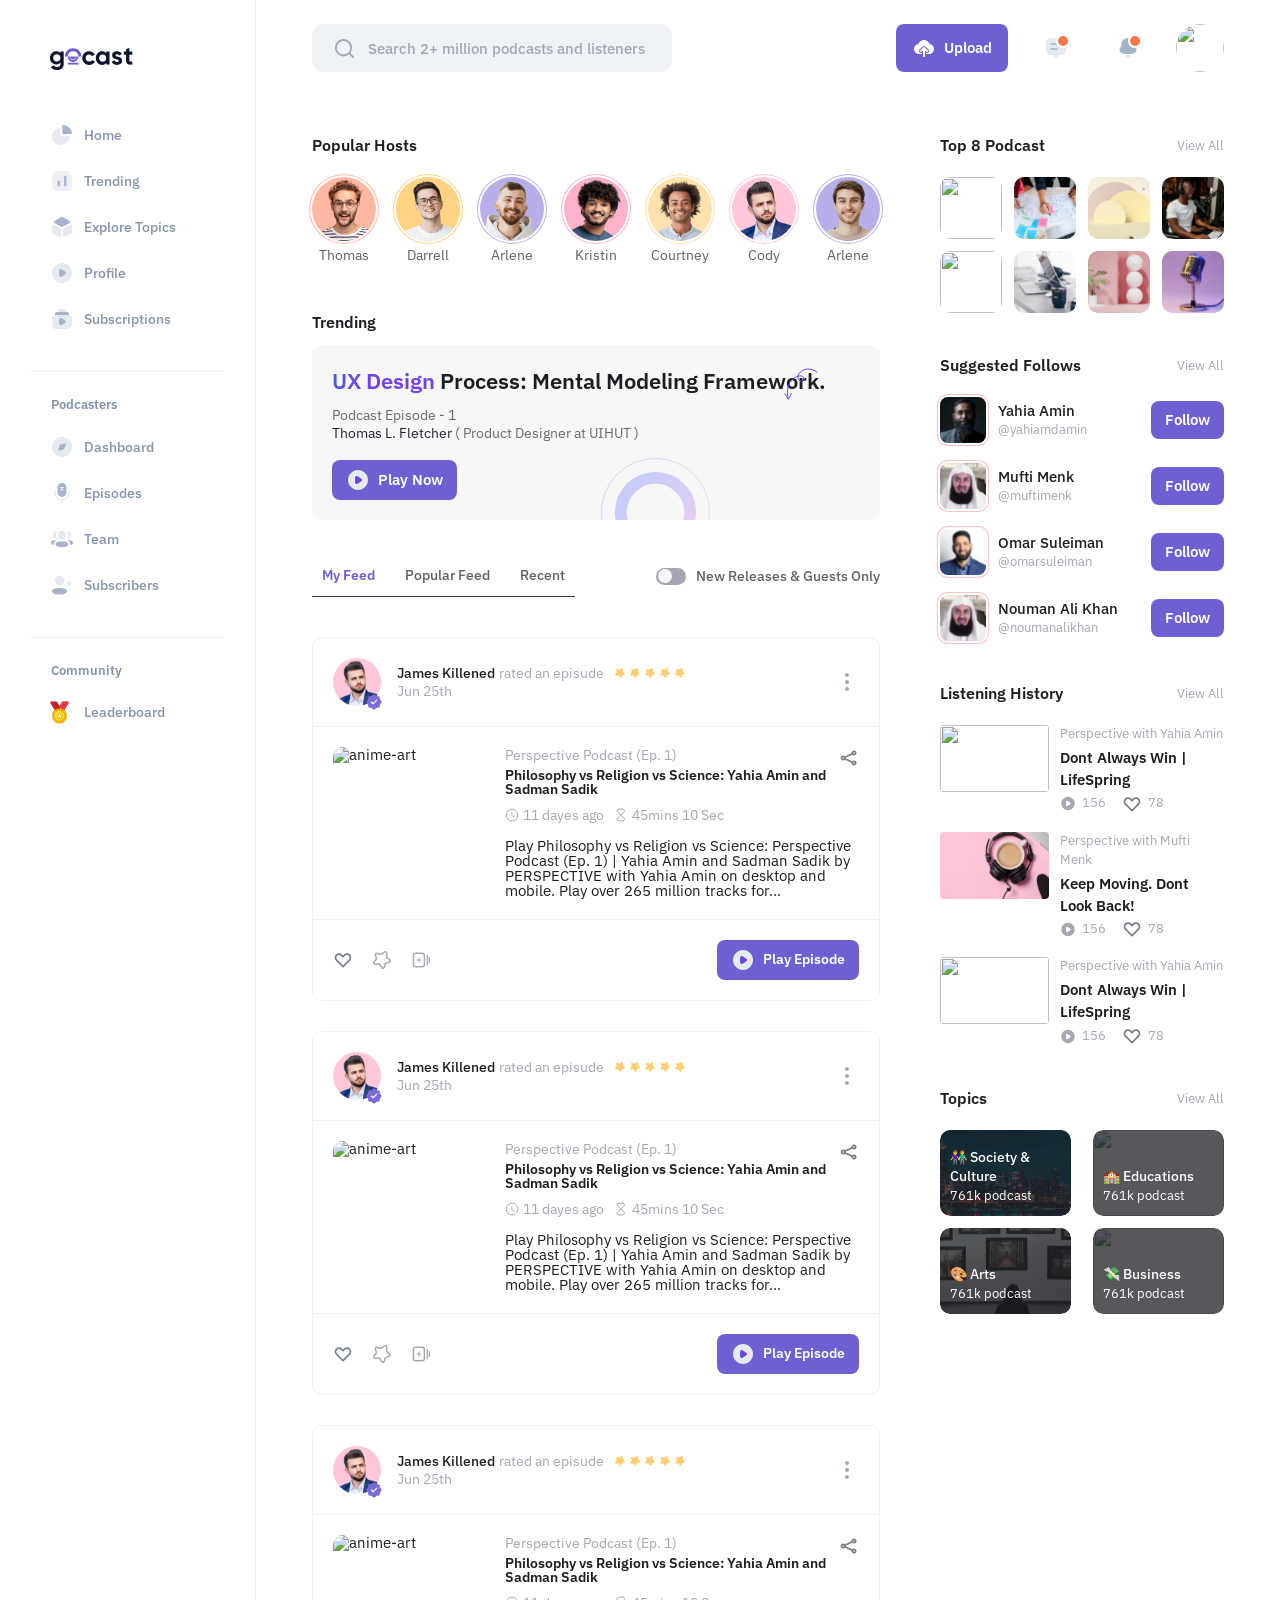
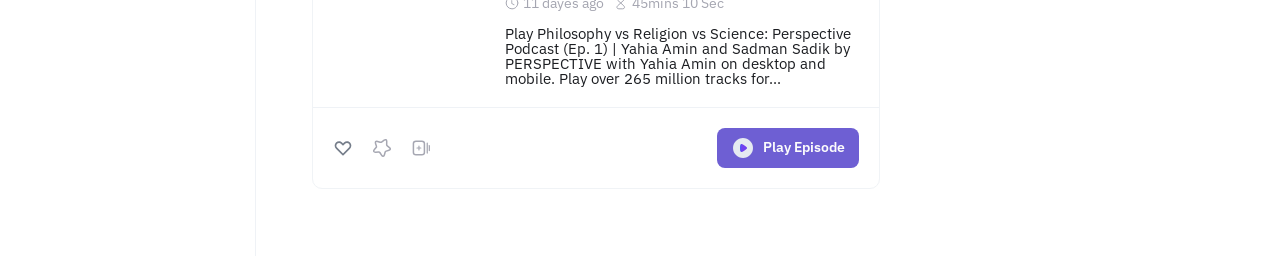
==== index.html @ 566127c4 "first commit" ====
<!DOCTYPE html>
<html lang="en">
  <head>
    <meta charset="UTF-8">
    <meta name="viewport" content="width=device-width, initial-scale=1.0">
    <link rel="preconnect" href="https://fonts.googleapis.com">
    <link rel="preconnect" href="https://fonts.gstatic.com" crossorigin>
    <link href="https://fonts.googleapis.com/css2?family=IBM+Plex+Sans:wght@400;500;600;700&amp;display=swap" rel="stylesheet">
    <link rel="stylesheet" href="./styles/app.css">
    <link rel="stylesheet" href="./styles/home.css">
    <title>GoCastUI - HomePage</title>
  </head>
  <body> 
    <div class="wrapper">
      <aside class="sidebar"><a class="logo" href="/"><img srcSet="./images/logo.svg" alt="gocastUI"></a>
        <ul class="menu"> 
          <li class="menu-item"><a class="menu-link" href="/"> <span class="menu-icon"> 
                <svg xmlns="http://www.w3.org/2000/svg" width="24" height="24" viewBox="0 0 24 24" fill="none">
                  <path d="M10.1528 5.55559C10.2037 5.65925 10.2373 5.77027 10.2524 5.8844L10.5308 10.0243L10.669 12.1051C10.6705 12.3191 10.704 12.5317 10.7687 12.7361C10.9356 13.1326 11.3372 13.3846 11.7741 13.3671L18.4313 12.9316C18.7196 12.9269 18.998 13.0347 19.2052 13.2313C19.3779 13.3952 19.4894 13.6096 19.5246 13.8402L19.5364 13.9802C19.2609 17.795 16.4592 20.9767 12.6524 21.7981C8.84555 22.6194 4.94186 20.8844 3.06071 17.535C2.51839 16.5619 2.17965 15.4923 2.06438 14.389C2.01623 14.0624 1.99503 13.7326 2.00098 13.4026C1.99503 9.31279 4.90747 5.77702 8.98433 4.92463C9.47501 4.84822 9.95603 5.10798 10.1528 5.55559Z" fill="#E5EAF1"></path>
                  <path d="M12.87 2.00082C17.4298 2.11683 21.2623 5.39579 21.9999 9.81229L21.9929 9.84488L21.9728 9.89227L21.9756 10.0224C21.9651 10.1947 21.8986 10.3605 21.7839 10.4945C21.6645 10.634 21.5013 10.729 21.3215 10.7659L21.2119 10.7809L13.5312 11.2786C13.2757 11.3038 13.0213 11.2214 12.8313 11.052C12.673 10.9107 12.5717 10.7201 12.5431 10.5147L12.0276 2.84506C12.0186 2.81913 12.0186 2.79102 12.0276 2.76508C12.0346 2.55367 12.1277 2.35384 12.286 2.21023C12.4443 2.06662 12.6546 1.9912 12.87 2.00082Z" fill="#A5B4CB"></path>
                </svg></span><span class="menu-text">Home</span></a></li>
          <li class="menu-item"><a class="menu-link" href="/trending.html"> <span class="menu-icon"> 
                <svg width="24" height="24" viewBox="0 0 24 24" fill="none" xmlns="http://www.w3.org/2000/svg">
                  <path opacity="0.7" d="M16.19 2H7.81C4.17 2 2 4.17 2 7.81V16.18C2 19.83 4.17 22 7.81 22H16.18C19.82 22 21.99 19.83 21.99 16.19V7.81C22 4.17 19.83 2 16.19 2Z" fill="#E5EAF1"></path>
                  <path d="M16.42 7.8099V16.1899C16.42 16.8299 15.9 17.3499 15.26 17.3499C14.61 17.3499 14.09 16.8299 14.09 16.1899V7.8099C14.09 7.1699 14.61 6.6499 15.26 6.6499C15.9 6.6499 16.42 7.1699 16.42 7.8099Z" fill="#A5B4CB"></path>
                  <path d="M9.90996 12.93V16.19C9.90996 16.83 9.38996 17.35 8.73996 17.35C8.09996 17.35 7.57996 16.83 7.57996 16.19V12.93C7.57996 12.29 8.09996 11.77 8.73996 11.77C9.38996 11.77 9.90996 12.29 9.90996 12.93Z" fill="#A5B4CB"></path>
                </svg></span><span class="menu-text">Trending</span></a></li>
          <li class="menu-item"><a class="menu-link" href="#"> <span class="menu-icon"> 
                <svg width="24" height="24" viewBox="0 0 24 24" fill="none" xmlns="http://www.w3.org/2000/svg">
                  <path d="M19.3301 5.68003L13.0601 2.30003C12.4001 1.94003 11.6001 1.94003 10.9401 2.30003L4.67005 5.68003C4.21005 5.93003 3.93005 6.41003 3.93005 6.96003C3.93005 7.50003 4.21005 7.99003 4.67005 8.24003L10.9401 11.62C11.2701 11.8 11.6401 11.89 12.0001 11.89C12.3601 11.89 12.7301 11.8 13.0601 11.62L19.3301 8.24003C19.7901 7.99003 20.0701 7.51003 20.0701 6.96003C20.0701 6.41003 19.7901 5.93003 19.3301 5.68003Z" fill="#A5B4CB"></path>
                  <path d="M9.91 12.79L4.07 9.87C3.62 9.65 3.1 9.67 2.68 9.93C2.25 10.2 2 10.65 2 11.15V16.66C2 17.61 2.53 18.47 3.38 18.9L9.21 21.82C9.41 21.92 9.63 21.97 9.85 21.97C10.11 21.97 10.37 21.9 10.6 21.76C11.03 21.5 11.28 21.04 11.28 20.54V15.03C11.29 14.07 10.76 13.21 9.91 12.79Z" fill="#E5EAF1"></path>
                  <path d="M21.32 9.9299C20.89 9.6699 20.37 9.6399 19.93 9.8699L14.1 12.7899C13.25 13.2199 12.72 14.0699 12.72 15.0299V20.5399C12.72 21.0399 12.97 21.4999 13.4 21.7599C13.63 21.8999 13.89 21.9699 14.15 21.9699C14.37 21.9699 14.59 21.9199 14.79 21.8199L20.62 18.8999C21.47 18.4699 22 17.6199 22 16.6599V11.1499C22 10.6499 21.75 10.1999 21.32 9.9299Z" fill="#E5EAF1"></path>
                </svg></span><span class="menu-text">Explore Topics</span></a></li>
          <li class="menu-item"><a class="menu-link" href="#"> <span class="menu-icon"> 
                <svg width="24" height="24" viewBox="0 0 24 24" fill="none" xmlns="http://www.w3.org/2000/svg">
                  <path d="M22 12.0048C22 17.5137 17.5116 22 12 22C6.48842 22 2 17.5137 2 12.0048C2 6.48625 6.48842 2 12 2C17.5116 2 22 6.48625 22 12.0048Z" fill="#E5EAF1"></path>
                  <path d="M16 12.0049C16 12.2576 15.9205 12.5113 15.7614 12.7145C15.7315 12.7543 15.5923 12.9186 15.483 13.0255L15.4233 13.0838C14.5881 13.9694 12.5099 15.3011 11.456 15.7278C11.456 15.7375 10.8295 15.9913 10.5312 16H10.4915C10.0341 16 9.60653 15.7482 9.38778 15.34C9.26847 15.1154 9.15909 14.4642 9.14915 14.4554C9.05966 13.8712 9 12.9769 9 11.9951C9 10.9657 9.05966 10.0316 9.16903 9.45808C9.16903 9.44836 9.27841 8.92345 9.34801 8.74848C9.45739 8.49672 9.65625 8.2819 9.90483 8.14581C10.1037 8.04957 10.3125 8 10.5312 8C10.7599 8.01069 11.1875 8.15553 11.3565 8.22357C12.4702 8.65128 14.598 10.051 15.4134 10.9064C15.5526 11.0425 15.7017 11.2087 15.7415 11.2467C15.9105 11.4605 16 11.723 16 12.0049Z" fill="#A5B4CB"></path>
                </svg></span><span class="menu-text">Profile</span></a></li>
          <li class="menu-item"><a class="menu-link" href="#"> <span class="menu-icon"> 
                <svg width="24" height="24" viewBox="0 0 24 24" fill="none" xmlns="http://www.w3.org/2000/svg">
                  <path d="M19 7V8.13C18.68 8.04 18.35 8 18 8H6C5.65 8 5.32 8.04 5 8.13V7C5 5.9 5.9 5 7 5H17C18.1 5 19 5.9 19 7Z" fill="#A5B4CB"></path>
                  <path d="M16 3.51001V5H8V3.51001C8 2.68001 8.68001 2 9.51001 2H14.49C15.32 2 16 2.68001 16 3.51001Z" fill="#E5EAF1"></path>
                  <path d="M22 12V18C22 20.2 20.2 22 18 22H6C3.8 22 2 20.2 2 18V12C2 10.15 3.28 8.58 5 8.13C5.32 8.04 5.65 8 6 8H18C18.35 8 18.68 8.04 19 8.13C20.72 8.58 22 10.15 22 12Z" fill="#E5EAF1"></path>
                  <path d="M9 14.6167V13.1367C9 11.2267 10.35 10.4567 12 11.4067L13.28 12.1467L14.56 12.8867C16.21 13.8367 16.21 15.3967 14.56 16.3467L13.28 17.0867L12 17.8267C10.35 18.7767 9 17.9967 9 16.0967V14.6167Z" fill="#A5B4CB"></path>
                </svg></span><span class="menu-text">Subscriptions</span></a></li>
        </ul>
        <ul class="menu"> 
          <h3 class="menu-heading">Podcasters</h3>
          <li class="menu-item"><a class="menu-link" href="#"> <span class="menu-icon"> 
                <svg width="24" height="24" viewBox="0 0 24 24" fill="none" xmlns="http://www.w3.org/2000/svg">
                  <path d="M21.9999 12C21.9999 17.523 17.5229 22 11.9999 22C6.47688 22 1.99988 17.523 1.99988 12C1.99988 6.478 6.47688 2 11.9999 2C17.5229 2 21.9999 6.478 21.9999 12Z" fill="#E5EAF1"></path>
                  <path d="M15.8598 8.70481L14.2398 13.8248C14.1798 14.0348 14.0098 14.2048 13.7998 14.2658L8.69984 15.8648C8.35984 15.9758 8.02984 15.6448 8.13984 15.3048L9.73984 10.1748C9.79984 9.96481 9.96984 9.80481 10.1798 9.73481L15.2998 8.13481C15.6498 8.02481 15.9698 8.35481 15.8598 8.70481Z" fill="#A5B4CB"></path>
                </svg></span><span class="menu-text">Dashboard</span></a></li>
          <li class="menu-item"><a class="menu-link" href="#"> <span class="menu-icon"> 
                <svg width="24" height="24" viewBox="0 0 24 24" fill="none" xmlns="http://www.w3.org/2000/svg">
                  <path d="M19.1201 9.12011C18.7301 9.12011 18.4201 9.43011 18.4201 9.82011V11.4001C18.4201 14.9401 15.5401 17.8201 12.0001 17.8201C8.46005 17.8201 5.58005 14.9401 5.58005 11.4001V9.81011C5.58005 9.42011 5.27005 9.11011 4.88005 9.11011C4.49005 9.11011 4.18005 9.42011 4.18005 9.81011V11.3901C4.18005 15.4601 7.31005 18.8101 11.3001 19.1701V21.3001C11.3001 21.6901 11.6101 22.0001 12.0001 22.0001C12.3901 22.0001 12.7001 21.6901 12.7001 21.3001V19.1701C16.6801 18.8201 19.8201 15.4601 19.8201 11.3901V9.81011C19.8101 9.43011 19.5001 9.12011 19.1201 9.12011Z" fill="#E5EAF1"></path>
                  <path d="M12 2C9.55996 2 7.57996 3.98 7.57996 6.42V11.54C7.57996 13.98 9.55996 15.96 12 15.96C14.44 15.96 16.42 13.98 16.42 11.54V6.42C16.42 3.98 14.44 2 12 2ZM13.31 8.95C13.24 9.21 13.01 9.38 12.75 9.38C12.7 9.38 12.65 9.37 12.6 9.36C12.21 9.25 11.8 9.25 11.41 9.36C11.09 9.45 10.78 9.26 10.7 8.95C10.61 8.64 10.8 8.32 11.11 8.24C11.7 8.08 12.32 8.08 12.91 8.24C13.21 8.32 13.39 8.64 13.31 8.95ZM13.84 7.01C13.75 7.25 13.53 7.39 13.29 7.39C13.22 7.39 13.16 7.38 13.09 7.36C12.39 7.1 11.61 7.1 10.91 7.36C10.61 7.47 10.27 7.31 10.16 7.01C10.05 6.71 10.21 6.37 10.51 6.27C11.47 5.92 12.53 5.92 13.49 6.27C13.79 6.38 13.95 6.71 13.84 7.01Z" fill="#A5B4CB"></path>
                </svg></span><span class="menu-text">Episodes</span></a></li>
          <li class="menu-item"><a class="menu-link" href="#"> <span class="menu-icon"> 
                <svg width="24" height="24" viewBox="0 0 24 24" fill="none" xmlns="http://www.w3.org/2000/svg">
                  <path d="M11.9491 14.5399C8.49909 14.5399 5.58813 15.1037 5.58813 17.2794C5.58813 19.4561 8.51789 20 11.9491 20C15.3991 20 18.31 19.4362 18.31 17.2605C18.31 15.0839 15.3803 14.5399 11.9491 14.5399Z" fill="#A5B4CB"></path>
                  <path d="M11.949 12.467C14.2851 12.467 16.1583 10.5831 16.1583 8.23351C16.1583 5.88306 14.2851 4 11.949 4C9.61293 4 7.73975 5.88306 7.73975 8.23351C7.73975 10.5831 9.61293 12.467 11.949 12.467Z" fill="#E5EAF1"></path>
                  <path d="M21.0879 9.21923C21.6923 6.84176 19.9203 4.70654 17.6639 4.70654C17.4186 4.70654 17.184 4.73356 16.9548 4.77949C16.9243 4.78669 16.8903 4.802 16.8724 4.82902C16.8518 4.86324 16.867 4.90917 16.8894 4.93889C17.5672 5.89528 17.9567 7.0597 17.9567 8.30967C17.9567 9.50741 17.5995 10.6241 16.9727 11.5508C16.9082 11.6462 16.9655 11.775 17.0792 11.7948C17.2368 11.8227 17.398 11.8371 17.5627 11.8416C19.2058 11.8849 20.6805 10.8213 21.0879 9.21923Z" fill="#E5EAF1"></path>
                  <path d="M22.8093 14.817C22.5084 14.1722 21.7823 13.73 20.6782 13.513C20.1571 13.3851 18.7468 13.205 17.4351 13.2293C17.4154 13.232 17.4046 13.2455 17.4028 13.2545C17.4002 13.2671 17.4055 13.2887 17.4315 13.3022C18.0377 13.6039 20.381 14.916 20.0864 17.6834C20.0738 17.8032 20.1696 17.9068 20.2887 17.8888C20.8654 17.8059 22.349 17.4853 22.8093 16.4866C23.0636 15.9589 23.0636 15.3456 22.8093 14.817Z" fill="#A5B4CB"></path>
                  <path d="M7.04483 4.77973C6.8165 4.7329 6.58101 4.70679 6.33567 4.70679C4.07926 4.70679 2.30726 6.84201 2.91255 9.21947C3.31906 10.8216 4.79379 11.8851 6.43685 11.8419C6.60161 11.8374 6.76368 11.8221 6.92037 11.7951C7.03409 11.7753 7.09139 11.6465 7.02692 11.551C6.40014 10.6234 6.04288 9.50765 6.04288 8.30991C6.04288 7.05904 6.43327 5.89462 7.11109 4.93913C7.13258 4.90941 7.1487 4.86348 7.12721 4.82926C7.1093 4.80135 7.07617 4.78694 7.04483 4.77973Z" fill="#E5EAF1"></path>
                  <path d="M3.32156 13.5127C2.21752 13.7297 1.49225 14.1719 1.19139 14.8167C0.936203 15.3453 0.936203 15.9586 1.19139 16.4872C1.65163 17.4851 3.13531 17.8066 3.71195 17.8885C3.83104 17.9065 3.92595 17.8038 3.91342 17.6832C3.61883 14.9167 5.9621 13.6046 6.56918 13.3029C6.59425 13.2885 6.59962 13.2677 6.59694 13.2542C6.59515 13.2452 6.5853 13.2317 6.5656 13.2299C5.25294 13.2047 3.84358 13.3848 3.32156 13.5127Z" fill="#A5B4CB"></path>
                </svg></span><span class="menu-text">Team</span></a></li>
          <li class="menu-item"><a class="menu-link" href="#"> <span class="menu-icon"> 
                <svg width="24" height="24" viewBox="0 0 24 24" fill="none" xmlns="http://www.w3.org/2000/svg">
                  <path d="M21.101 9.58786H19.8979V8.41162C19.8979 7.90945 19.4952 7.5 18.999 7.5C18.5038 7.5 18.1 7.90945 18.1 8.41162V9.58786H16.899C16.4027 9.58786 16 9.99731 16 10.4995C16 11.0016 16.4027 11.4111 16.899 11.4111H18.1V12.5884C18.1 13.0906 18.5038 13.5 18.999 13.5C19.4952 13.5 19.8979 13.0906 19.8979 12.5884V11.4111H21.101C21.5962 11.4111 22 11.0016 22 10.4995C22 9.99731 21.5962 9.58786 21.101 9.58786Z" fill="#E5EAF1"></path>
                  <path d="M9.5 15.0155C5.45422 15.0155 2 15.6623 2 18.2466C2 20.8299 5.4332 21.5 9.5 21.5C13.5448 21.5 17 20.8532 17 18.2689C17 15.6846 13.5668 15.0155 9.5 15.0155Z" fill="#A5B4CB"></path>
                  <path d="M9.49999 12.5542C12.2546 12.5542 14.4626 10.3177 14.4626 7.52761C14.4626 4.73754 12.2546 2.5 9.49999 2.5C6.74541 2.5 4.53735 4.73754 4.53735 7.52761C4.53735 10.3177 6.74541 12.5542 9.49999 12.5542Z" fill="#E5EAF1"></path>
                </svg></span><span class="menu-text">Subscribers</span></a></li>
        </ul>
        <ul class="menu"> 
          <h3 class="menu-heading">Community</h3>
          <li class="menu-item"><a class="menu-link" href="#"> <span class="menu-icon"> 
                <svg width="19" height="23" viewBox="0 0 19 23" fill="none" xmlns="http://www.w3.org/2000/svg">
                  <path d="M6.78703 1.33624C6.69291 1.17936 6.52337 1.08337 6.34042 1.08337H1.3052C0.900364 1.08337 0.650306 1.52503 0.858594 1.87217L6.48359 11.2472C6.57772 11.4041 6.74726 11.5 6.9302 11.5H11.9654C12.3703 11.5 12.6203 11.0584 12.412 10.7112L6.78703 1.33624Z" fill="#C52229"></path>
                  <path fill-rule="evenodd" clip-rule="evenodd" d="M6.34051 0.5625H1.30529C0.495614 0.5625 -0.0045042 1.4458 0.412074 2.1401L6.03707 11.5151C6.22533 11.8289 6.5644 12.0208 6.9303 12.0208H11.9655C12.7752 12.0208 13.2753 11.1375 12.8587 10.4432L7.23374 1.06823C7.04548 0.754479 6.70641 0.5625 6.34051 0.5625ZM6.34051 1.08333C6.52346 1.08333 6.693 1.17932 6.78712 1.3362L12.4121 10.7112C12.6204 11.0583 12.3704 11.5 11.9655 11.5H6.9303C6.74735 11.5 6.57781 11.404 6.48368 11.2471L0.858685 1.87213C0.650396 1.52499 0.900455 1.08333 1.30529 1.08333H6.34051Z" fill="#9B0F15"></path>
                  <path d="M12.2128 1.33624C12.307 1.17936 12.4765 1.08337 12.6595 1.08337H17.6947C18.0995 1.08337 18.3496 1.52503 18.1413 1.87217L12.5163 11.2472C12.4222 11.4041 12.2526 11.5 12.0697 11.5H7.03446C6.62961 11.5 6.37956 11.0584 6.58784 10.7112L12.2128 1.33624Z" fill="#F1333B"></path>
                  <path fill-rule="evenodd" clip-rule="evenodd" d="M12.6594 0.5625H17.6946C18.5043 0.5625 19.0044 1.4458 18.5878 2.1401L12.9628 11.5151C12.7746 11.8289 12.4355 12.0208 12.0696 12.0208H7.03436C6.22468 12.0208 5.72456 11.1375 6.14114 10.4432L11.7661 1.06823C11.9544 0.754479 12.2935 0.5625 12.6594 0.5625ZM12.6594 1.08333C12.4764 1.08333 12.3069 1.17932 12.2128 1.3362L6.58775 10.7112C6.37946 11.0583 6.62952 11.5 7.03436 11.5H12.0696C12.2525 11.5 12.4221 11.404 12.5162 11.2471L18.1412 1.87213C18.3495 1.52499 18.0994 1.08333 17.6946 1.08333H12.6594Z" fill="#9B0F15"></path>
                  <path fill-rule="evenodd" clip-rule="evenodd" d="M12.7557 1.379C12.8801 1.45122 12.9224 1.6106 12.8502 1.73497L10.5064 5.77143C10.4342 5.89581 10.2748 5.93809 10.1504 5.86587C10.0261 5.79365 9.98379 5.63428 10.056 5.5099L12.3998 1.47345C12.472 1.34907 12.6313 1.30678 12.7557 1.379Z" fill="#FE666D"></path>
                  <path fill-rule="evenodd" clip-rule="evenodd" d="M1.29628 1.379C1.1719 1.45122 1.12962 1.6106 1.20183 1.73497L3.54559 5.77143C3.6178 5.89581 3.77718 5.93809 3.90155 5.86587C4.02593 5.79365 4.06822 5.63428 3.996 5.5099L1.65225 1.47345C1.58003 1.34907 1.42065 1.30678 1.29628 1.379Z" fill="#DF3840"></path>
                  <path d="M6.24467 1.93791C6.24467 2.12218 6.09893 2.27157 5.91915 2.27157C5.73937 2.27157 5.59363 2.12218 5.59363 1.93791C5.59363 1.75363 5.73937 1.60425 5.91915 1.60425C6.09893 1.60425 6.24467 1.75363 6.24467 1.93791Z" fill="#AA161D"></path>
                  <path d="M5.10146 2.01929C5.10146 2.24851 4.92017 2.43433 4.69654 2.43433C4.47291 2.43433 4.29163 2.24851 4.29163 2.01929C4.29163 1.79007 4.47291 1.60425 4.69654 1.60425C4.92017 1.60425 5.10146 1.79007 5.10146 2.01929Z" fill="#AA161D"></path>
                  <path d="M6.11452 3.2074C6.11452 3.43662 5.93323 3.62244 5.7096 3.62244C5.48597 3.62244 5.30469 3.43662 5.30469 3.2074C5.30469 2.97818 5.48597 2.79236 5.7096 2.79236C5.93323 2.79236 6.11452 2.97818 6.11452 3.2074Z" fill="#AA161D"></path>
                  <path d="M7.04029 2.64185C7.04029 2.75646 6.94965 2.84937 6.83783 2.84937C6.72602 2.84937 6.63538 2.75646 6.63538 2.64185C6.63538 2.52724 6.72602 2.43433 6.83783 2.43433C6.94965 2.43433 7.04029 2.52724 7.04029 2.64185Z" fill="#AA161D"></path>
                  <path d="M4.89893 2.99988C4.89893 3.11449 4.80829 3.2074 4.69648 3.2074C4.58466 3.2074 4.49402 3.11449 4.49402 2.99988C4.49402 2.88527 4.58466 2.79236 4.69648 2.79236C4.80829 2.79236 4.89893 2.88527 4.89893 2.99988Z" fill="#AA161D"></path>
                  <path d="M3.77076 1.73035C3.77076 1.84496 3.68012 1.93787 3.5683 1.93787C3.45649 1.93787 3.36584 1.84496 3.36584 1.73035C3.36584 1.61574 3.45649 1.52283 3.5683 1.52283C3.68012 1.52283 3.77076 1.61574 3.77076 1.73035Z" fill="#AA161D"></path>
                  <path d="M6.83778 4.09033C6.83778 4.20494 6.74713 4.29785 6.63532 4.29785C6.5235 4.29785 6.43286 4.20494 6.43286 4.09033C6.43286 3.97572 6.5235 3.88281 6.63532 3.88281C6.74713 3.88281 6.83778 3.97572 6.83778 4.09033Z" fill="#AA161D"></path>
                  <path d="M5.79615 4.29785C5.79615 4.41246 5.70551 4.50537 5.59369 4.50537C5.48188 4.50537 5.39124 4.41246 5.39124 4.29785C5.39124 4.18324 5.48188 4.09033 5.59369 4.09033C5.70551 4.09033 5.79615 4.18324 5.79615 4.29785Z" fill="#AA161D"></path>
                  <path d="M7.81511 3.54513C7.81511 3.73165 7.66759 3.88285 7.48562 3.88285C7.30365 3.88285 7.15613 3.73165 7.15613 3.54513C7.15613 3.3586 7.30365 3.2074 7.48562 3.2074C7.66759 3.2074 7.81511 3.3586 7.81511 3.54513Z" fill="#AA161D"></path>
                  <path d="M8.24464 4.50537C8.24464 4.61998 8.15399 4.71289 8.04218 4.71289C7.93037 4.71289 7.83972 4.61998 7.83972 4.50537C7.83972 4.39076 7.93037 4.29785 8.04218 4.29785C8.15399 4.29785 8.24464 4.39076 8.24464 4.50537Z" fill="#AA161D"></path>
                  <path d="M16.5312 14.8855C16.5312 18.7688 13.3833 21.9167 9.5 21.9167C5.61675 21.9167 2.46875 18.7688 2.46875 14.8855C2.46875 11.0022 5.61675 7.85425 9.5 7.85425C13.3833 7.85425 16.5312 11.0022 16.5312 14.8855Z" fill="#FFBB0D"></path>
                  <path fill-rule="evenodd" clip-rule="evenodd" d="M17.052 14.8855C17.052 19.0564 13.6709 22.4375 9.49996 22.4375C5.32906 22.4375 1.94788 19.0564 1.94788 14.8855C1.94788 10.7146 5.32906 7.33337 9.49996 7.33337C13.6709 7.33337 17.052 10.7146 17.052 14.8855ZM9.49996 21.9167C13.3832 21.9167 16.5312 18.7687 16.5312 14.8855C16.5312 11.0022 13.3832 7.85421 9.49996 7.85421C5.61671 7.85421 2.46871 11.0022 2.46871 14.8855C2.46871 18.7687 5.61671 21.9167 9.49996 21.9167Z" fill="#E89B05"></path>
                  <path fill-rule="evenodd" clip-rule="evenodd" d="M2.98954 15.1459C2.84572 15.1459 2.72913 15.0293 2.72913 14.8855C2.72913 11.146 5.76053 8.11462 9.49996 8.11462C9.64378 8.11462 9.76038 8.23122 9.76038 8.37504C9.76038 8.51887 9.64378 8.63546 9.49996 8.63546C6.04818 8.63546 3.24996 11.4337 3.24996 14.8855C3.24996 15.0293 3.13337 15.1459 2.98954 15.1459Z" fill="#E8AA0A"></path>
                  <path fill-rule="evenodd" clip-rule="evenodd" d="M16.0103 14.625C16.1542 14.625 16.2708 14.7416 16.2708 14.8854C16.2708 18.6248 13.2393 21.6562 9.49992 21.6562C9.35609 21.6562 9.2395 21.5397 9.2395 21.3958C9.2395 21.252 9.35609 21.1354 9.49992 21.1354C12.9517 21.1354 15.7499 18.3372 15.7499 14.8854C15.7499 14.7416 15.8665 14.625 16.0103 14.625Z" fill="#E8AA0A"></path>
                  <path d="M14.7083 14.8855C14.7083 17.7619 12.3764 20.0938 9.49996 20.0938C6.62348 20.0938 4.29163 17.7619 4.29163 14.8855C4.29163 12.009 6.62348 9.67712 9.49996 9.67712C12.3764 9.67712 14.7083 12.009 14.7083 14.8855Z" fill="#FFDD28"></path>
                  <path fill-rule="evenodd" clip-rule="evenodd" d="M15.2291 14.8854C15.2291 18.0495 12.6641 20.6146 9.49992 20.6146C6.33579 20.6146 3.77075 18.0495 3.77075 14.8854C3.77075 11.7213 6.33579 9.15625 9.49992 9.15625C12.6641 9.15625 15.2291 11.7213 15.2291 14.8854ZM9.49992 20.0938C12.3764 20.0938 14.7083 17.7619 14.7083 14.8854C14.7083 12.0089 12.3764 9.67708 9.49992 9.67708C6.62344 9.67708 4.29159 12.0089 4.29159 14.8854C4.29159 17.7619 6.62344 20.0938 9.49992 20.0938Z" fill="#E89B05"></path>
                  <path fill-rule="evenodd" clip-rule="evenodd" d="M9.49996 19.3125C11.945 19.3125 13.927 17.3305 13.927 14.8855C13.927 14.7416 14.0436 14.625 14.1875 14.625C14.3313 14.625 14.4479 14.7416 14.4479 14.8855C14.4479 17.6181 12.2326 19.8334 9.49996 19.8334C9.35614 19.8334 9.23954 19.7168 9.23954 19.573C9.23954 19.4291 9.35614 19.3125 9.49996 19.3125Z" fill="#ECC704"></path>
                  <path fill-rule="evenodd" clip-rule="evenodd" d="M9.49992 10.4583C7.05491 10.4583 5.07284 12.4404 5.07284 14.8854C5.07284 15.0292 4.95624 15.1458 4.81242 15.1458C4.66859 15.1458 4.552 15.0292 4.552 14.8854C4.552 12.1528 6.76726 9.9375 9.49992 9.9375C9.64374 9.9375 9.76033 10.0541 9.76033 10.1979C9.76033 10.3417 9.64374 10.4583 9.49992 10.4583Z" fill="#FFEF9C"></path>
                  <path d="M6.6355 14.2085L8.42586 13.8439L8.96297 12.9325L9.50008 12.021L10.5743 13.8439L12.3647 14.2085L10.9324 15.6668L11.2904 17.4897L9.50008 16.5783L7.70972 17.4897L8.06779 15.6668L6.6355 14.2085Z" fill="#FFEF9C"></path>
                  <path fill-rule="evenodd" clip-rule="evenodd" d="M8.42583 13.8439L9.50005 12.021L10.5743 13.8439L12.3646 14.2085L10.9323 15.6668L11.2904 17.4897L9.50005 16.5782L7.70969 17.4897L8.06776 15.6668L6.63547 14.2085L8.42583 13.8439ZM7.50377 15.8358L6.26388 14.5734C6.13011 14.4372 6.08158 14.2387 6.1374 14.0562C6.19323 13.8736 6.34447 13.7362 6.53154 13.6981L8.09479 13.3798L9.05134 11.7565C9.14496 11.5976 9.31563 11.5001 9.50005 11.5001C9.68447 11.5001 9.85514 11.5976 9.94877 11.7565L10.9053 13.3798L12.4686 13.6981C12.6556 13.7362 12.8069 13.8736 12.8627 14.0562C12.9185 14.2387 12.87 14.4372 12.7362 14.5734L11.4963 15.8358L11.8015 17.3893C11.8399 17.5849 11.7634 17.7852 11.6043 17.9053C11.4453 18.0254 11.2317 18.0443 11.0541 17.9539L9.50005 17.1627L7.94598 17.9539C7.76839 18.0443 7.55478 18.0254 7.39576 17.9053C7.23675 17.7852 7.16021 17.5849 7.19862 17.3893L7.50377 15.8358Z" fill="#E89B05"></path>
                </svg></span><span class="menu-text">Leaderboard</span></a></li>
        </ul>
      </aside>
      <main class="main"> 
        <div class="topbar"> 
          <div class="search"> <img class="search-icon" src="./images/icons/icon-search.svg" alt="search">
            <input class="search-input" type="text" placeholder="Search 2+ million podcasts and listeners">
          </div>
          <div class="topbar-right">
            <button class="button button--primary button-upload"> <img class="upload-icon" src="./images/icons/icon-upload.svg" alt="upload"><span>Upload</span></button><a class="topbar-action" href="#"><img src="./images/icons/icon-message.svg" alt="message"></a><a class="topbar-action" href="#"><img src="./images/icons/icon-noti.svg" alt="notification"></a><a class="profile" href="#"><img src="https://i.pinimg.com/564x/d1/35/56/d13556ec053cffc2410a682ee33436d6.jpg" alt=""></a>
          </div>
        </div>
        <div class="main-container">
          <div class="home-wrapper"> 
            <div class="home-left">
              <div class="host"> 
                <h2 class="heading host-heading">Popular Hosts </h2>
                <ul class="host-list"> 
                  <li class="host-item">
                    <div class="host-avatar" style="--color: hsla(14, 100%, 82%, 1)">  <img srcSet="../images/host-users/img-host-user1.png 2x" alt="Thomas"></div><span class="host-name">Thomas</span>
                  </li>
                  <li class="host-item">
                    <div class="host-avatar" style="--color: hsla(39, 100%, 75%, 1)">  <img srcSet="../images/host-users/img-host-user2.png 2x" alt="Darrell"></div><span class="host-name">Darrell</span>
                  </li>
                  <li class="host-item">
                    <div class="host-avatar" style="--color: hsla(248, 57%, 80%, 1)">  <img srcSet="../images/host-users/img-host-user3.png 2x" alt="Arlene"></div><span class="host-name">Arlene</span>
                  </li>
                  <li class="host-item">
                    <div class="host-avatar" style="--color: hsla(341, 100%, 85%, 1)">  <img srcSet="../images/host-users/img-host-user4.png 2x" alt="Kristin"></div><span class="host-name">Kristin</span>
                  </li>
                  <li class="host-item">
                    <div class="host-avatar" style="--color: hsla(39, 100%, 84%, 1)">  <img srcSet="../images/host-users/img-host-user5.png 2x" alt="Courtney"></div><span class="host-name">Courtney</span>
                  </li>
                  <li class="host-item">
                    <div class="host-avatar" style="--color: hsla(341, 100%, 89%, 1)">  <img srcSet="../images/host-users/img-host-user6.png 2x" alt="Cody"></div><span class="host-name">Cody</span>
                  </li>
                  <li class="host-item">
                    <div class="host-avatar" style="--color: hsla(248, 57%, 80%, 1)">  <img srcSet="../images/host-users/img-host-user7.png 2x" alt="Arlene"></div><span class="host-name">Arlene</span>
                  </li>
                </ul>
              </div>
              <div class="trending"> 
                <h2 class="heading trending-heading">Trending</h2>
                <div class="trending-banner"> 
                  <div class="trending-content"> 
                    <h3 class="trending-title"> <span>UX Design</span>&nbsp;Process: Mental Modeling Framework.</h3>
                    <p class="trending-podcast">Podcast Episode - 1</p>
                    <p class="trending-author">
                       Thomas L. Fletcher <span class="trending-author-position">( Product Designer at UIHUT )</span></p>
                    <button class="button button--primary"> 
                      <svg width="24" height="24" viewBox="0 0 24 24" fill="none" xmlns="http://www.w3.org/2000/svg">
                        <path d="M22 12.0048C22 17.5137 17.5116 22 12 22C6.48842 22 2 17.5137 2 12.0048C2 6.48625 6.48842 2 12 2C17.5116 2 22 6.48625 22 12.0048Z" fill="#E5EAF1"></path>
                        <path d="M16 12.0049C16 12.2576 15.9205 12.5113 15.7614 12.7145C15.7315 12.7543 15.5923 12.9186 15.483 13.0255L15.4233 13.0838C14.5881 13.9694 12.5099 15.3011 11.456 15.7278C11.456 15.7375 10.8295 15.9913 10.5312 16H10.4915C10.0341 16 9.60653 15.7482 9.38778 15.34C9.26847 15.1154 9.15909 14.4642 9.14915 14.4554C9.05966 13.8712 9 12.9769 9 11.9951C9 10.9657 9.05966 10.0316 9.16903 9.45808C9.16903 9.44836 9.27841 8.92345 9.34801 8.74848C9.45739 8.49672 9.65625 8.2819 9.90483 8.14581C10.1037 8.04957 10.3125 8 10.5312 8C10.7599 8.01069 11.1875 8.15553 11.3565 8.22357C12.4702 8.65128 14.598 10.051 15.4134 10.9064C15.5526 11.0425 15.7017 11.2087 15.7415 11.2467C15.9105 11.4605 16 11.723 16 12.0049Z" fill="url(#paint0_linear_664_93)"></path>
                        <defs>
                          <linearGradient id="paint0_linear_664_93" x1="9" y1="8.68571" x2="11.0218" y2="8.75635" gradientUnits="userSpaceOnUse">
                            <stop stop-color="#415EF4"></stop>
                            <stop offset="1" stop-color="#7141EF"></stop>
                          </linearGradient>
                        </defs>
                      </svg><span>Play Now</span>
                    </button>
                  </div>
                  <div class="trending-frame"> <img src="../../.././images/icons/icon-frame.svg" alt="icon-frame"></div>
                  <div class="trending-image"><img src="../.../.././images/img-man.svg" alt="man-talker"></div>
                  <div class="trending-vector"> <img src="../../.././images/icons/icon-vector.svg" alt="icon-vector"></div>
                </div>
              </div>
              <div class="feed"> 
                <div class="feed-header"> 
                  <div class="feed-tab">
                    <div class="feed-tab-item is-active">My Feed</div>
                    <div class="feed-tab-item">Popular Feed</div>
                    <div class="feed-tab-item">Recent</div>
                  </div>
                  <div class="feed-toggle">
                    <label class="toggle">
                      <input type="checkbox" name=""/>
                      <div class="toggle-main">
                        <div class="toggle-spinner"> </div>
                      </div>
                    </label>
                    <p>New Releases &amp; Guests Only</p>
                  </div>
                </div>
                <div class="feed-main">
                  <div class="feed-item"> 
                    <div class="feed-item-header"> 
                      <div class="feed-author"> 
                        <div class="feed-author-avatar"> <img src=".././images/host-users/img-host-user6.png" alt=""/><span class="feed-author-verify">   
                            <svg width="18" height="18" viewBox="0 0 18 18" fill="none" xmlns="http://www.w3.org/2000/svg">
                              <path d="M16.17 8.05492L15.15 6.86992C14.955 6.64492 14.7975 6.22492 14.7975 5.92492V4.64992C14.7975 3.85492 14.145 3.20242 13.35 3.20242H12.075C11.7825 3.20242 11.355 3.04492 11.13 2.84992L9.94503 1.82992C9.42753 1.38742 8.58003 1.38742 8.05503 1.82992L6.87753 2.85742C6.65253 3.04492 6.22503 3.20242 5.93253 3.20242H4.63503C3.84003 3.20242 3.18753 3.85492 3.18753 4.64992V5.93242C3.18753 6.22492 3.03003 6.64492 2.84253 6.86992L1.83003 8.06242C1.39503 8.57992 1.39503 9.41992 1.83003 9.93742L2.84253 11.1299C3.03003 11.3549 3.18753 11.7749 3.18753 12.0674V13.3499C3.18753 14.1449 3.84003 14.7974 4.63503 14.7974H5.93253C6.22503 14.7974 6.65253 14.9549 6.87753 15.1499L8.06253 16.1699C8.58003 16.6124 9.42753 16.6124 9.95253 16.1699L11.1375 15.1499C11.3625 14.9549 11.7825 14.7974 12.0825 14.7974H13.3575C14.1525 14.7974 14.805 14.1449 14.805 13.3499V12.0749C14.805 11.7824 14.9625 11.3549 15.1575 11.1299L16.1775 9.94492C16.6125 9.42742 16.6125 8.57242 16.17 8.05492ZM12.12 7.58242L8.49753 11.2049C8.39253 11.3099 8.25003 11.3699 8.10003 11.3699C7.95003 11.3699 7.80753 11.3099 7.70253 11.2049L5.88753 9.38992C5.67003 9.17242 5.67003 8.81242 5.88753 8.59492C6.10503 8.37742 6.46503 8.37742 6.68253 8.59492L8.10003 10.0124L11.325 6.78742C11.5425 6.56992 11.9025 6.56992 12.12 6.78742C12.3375 7.00492 12.3375 7.36492 12.12 7.58242Z" fill="#7B6DD7"></path>
                            </svg></span></div>
                        <div class="feed-author-content"> 
                          <div class="feed-author-header">
                            <h4 class="feed-author-name">James Killened</h4>
                            <div class="feed-author-rating"> <span>rated an episude</span>
                              <svg width="72" height="12" viewBox="0 0 72 12" fill="none" xmlns="http://www.w3.org/2000/svg">
                                <path d="M8.83694 2.08292L8.80082 4.00076C8.79566 4.26389 8.96593 4.61305 9.18264 4.76992L10.4622 5.72125C11.2826 6.32848 11.1485 7.07234 10.1681 7.37596L8.50156 7.88704C8.22293 7.97307 7.92883 8.27162 7.85659 8.54994L7.45929 10.0377C7.14455 11.2116 6.36028 11.328 5.71015 10.2957L4.80204 8.85356C4.63693 8.59042 4.24479 8.39307 3.93521 8.40825L2.21187 8.49428C0.978694 8.555 0.627834 7.85668 1.43275 6.93571L2.45437 5.77185C2.64528 5.55426 2.733 5.14944 2.64528 4.87619L2.11899 3.23666C1.81457 2.27521 2.3615 1.74388 3.33668 2.05762L4.8588 2.54846C5.11678 2.62943 5.50376 2.57377 5.72047 2.4169L7.30966 1.29352C8.17134 0.691346 8.85758 1.04556 8.83694 2.08292Z" fill="#FFCE73"></path>
                                <path d="M23.8369 2.08292L23.8008 4.00076C23.7957 4.26389 23.9659 4.61305 24.1826 4.76992L25.4622 5.72125C26.2826 6.32848 26.1485 7.07234 25.1681 7.37596L23.5016 7.88704C23.2229 7.97307 22.9288 8.27162 22.8566 8.54994L22.4593 10.0377C22.1446 11.2116 21.3603 11.328 20.7102 10.2957L19.802 8.85356C19.6369 8.59042 19.2448 8.39307 18.9352 8.40825L17.2119 8.49428C15.9787 8.555 15.6278 7.85668 16.4327 6.93571L17.4544 5.77185C17.6453 5.55426 17.733 5.14944 17.6453 4.87619L17.119 3.23666C16.8146 2.27521 17.3615 1.74388 18.3367 2.05762L19.8588 2.54846C20.1168 2.62943 20.5038 2.57377 20.7205 2.4169L22.3097 1.29352C23.1713 0.691346 23.8576 1.04556 23.8369 2.08292Z" fill="#FFCE73"></path>
                                <path d="M38.8369 2.08292L38.8008 4.00076C38.7957 4.26389 38.9659 4.61305 39.1826 4.76992L40.4622 5.72125C41.2826 6.32848 41.1485 7.07234 40.1681 7.37596L38.5016 7.88704C38.2229 7.97307 37.9288 8.27162 37.8566 8.54994L37.4593 10.0377C37.1446 11.2116 36.3603 11.328 35.7102 10.2957L34.802 8.85356C34.6369 8.59042 34.2448 8.39307 33.9352 8.40825L32.2119 8.49428C30.9787 8.555 30.6278 7.85668 31.4327 6.93571L32.4544 5.77185C32.6453 5.55426 32.733 5.14944 32.6453 4.87619L32.119 3.23666C31.8146 2.27521 32.3615 1.74388 33.3367 2.05762L34.8588 2.54846C35.1168 2.62943 35.5038 2.57377 35.7205 2.4169L37.3097 1.29352C38.1713 0.691346 38.8576 1.04556 38.8369 2.08292Z" fill="#FFCE73"></path>
                                <path d="M53.8369 2.08292L53.8008 4.00076C53.7957 4.26389 53.9659 4.61305 54.1826 4.76992L55.4622 5.72125C56.2826 6.32848 56.1485 7.07234 55.1681 7.37596L53.5016 7.88704C53.2229 7.97307 52.9288 8.27162 52.8566 8.54994L52.4593 10.0377C52.1446 11.2116 51.3603 11.328 50.7102 10.2957L49.802 8.85356C49.6369 8.59042 49.2448 8.39307 48.9352 8.40825L47.2119 8.49428C45.9787 8.555 45.6278 7.85668 46.4327 6.93571L47.4544 5.77185C47.6453 5.55426 47.733 5.14944 47.6453 4.87619L47.119 3.23666C46.8146 2.27521 47.3615 1.74388 48.3367 2.05762L49.8588 2.54846C50.1168 2.62943 50.5038 2.57377 50.7205 2.4169L52.3097 1.29352C53.1713 0.691346 53.8576 1.04556 53.8369 2.08292Z" fill="#FFCE73"></path>
                                <path d="M68.8369 2.08292L68.8008 4.00076C68.7957 4.26389 68.9659 4.61305 69.1826 4.76992L70.4622 5.72125C71.2826 6.32848 71.1485 7.07234 70.1681 7.37596L68.5016 7.88704C68.2229 7.97307 67.9288 8.27162 67.8566 8.54994L67.4593 10.0377C67.1446 11.2116 66.3603 11.328 65.7102 10.2957L64.802 8.85356C64.6369 8.59042 64.2448 8.39307 63.9352 8.40825L62.2119 8.49428C60.9787 8.555 60.6278 7.85668 61.4327 6.93571L62.4544 5.77185C62.6453 5.55426 62.733 5.14944 62.6453 4.87619L62.119 3.23666C61.8146 2.27521 62.3615 1.74388 63.3367 2.05762L64.8588 2.54846C65.1168 2.62943 65.5038 2.57377 65.7205 2.4169L67.3097 1.29352C68.1713 0.691346 68.8576 1.04556 68.8369 2.08292Z" fill="#FFCE73"></path>
                              </svg>
                            </div>
                          </div>
                          <div class="feed-date"> <span>Jun 25th</span></div>
                        </div>
                      </div><span>
                        <svg width="24" height="24" viewBox="0 0 24 24" fill="none" xmlns="http://www.w3.org/2000/svg">
                          <path d="M12 17C10.9 17 10 17.9 10 19C10 20.1 10.9 21 12 21C13.1 21 14 20.1 14 19C14 17.9 13.1 17 12 17Z" fill="#A6A7B2"></path>
                          <path d="M12 3C10.9 3 10 3.9 10 5C10 6.1 10.9 7 12 7C13.1 7 14 6.1 14 5C14 3.9 13.1 3 12 3Z" fill="#A6A7B2"></path>
                          <path d="M12 10C10.9 10 10 10.9 10 12C10 13.1 10.9 14 12 14C13.1 14 14 13.1 14 12C14 10.9 13.1 10 12 10Z" fill="#A6A7B2"></path>
                        </svg></span>
                    </div>
                    <div class="feed-item-main">
                      <div class="feed-image"> <img src="https://i.pinimg.com/736x/2e/2f/4e/2e2f4e5fc91e611a62eae0b428b7ac93.jpg" alt="anime-art"/></div>
                      <div class="feed-item-content"> 
                        <p class="feed-item-podcast"> Perspective Podcast (Ep. 1)</p>
                        <h3 class="feed-item-heading">Philosophy vs Religion vs Science: Yahia Amin and Sadman Sadik</h3>
                        <div class="feed-item-share"> 
                          <svg width="20" height="20" viewBox="0 0 20 20" fill="none" xmlns="http://www.w3.org/2000/svg">
                            <path fill-rule="evenodd" clip-rule="evenodd" d="M15 15.8333C14.54 15.8333 14.1667 15.46 14.1667 15C14.1667 14.54 14.54 14.1667 15 14.1667C15.46 14.1667 15.8333 14.54 15.8333 15C15.8333 15.46 15.46 15.8333 15 15.8333M4.16667 10.8333C3.70667 10.8333 3.33334 10.46 3.33334 10C3.33334 9.54 3.70667 9.16667 4.16667 9.16667C4.62667 9.16667 5.00001 9.54 5.00001 10C5.00001 10.46 4.62667 10.8333 4.16667 10.8333M15 4.16667C15.46 4.16667 15.8333 4.54 15.8333 5C15.8333 5.46 15.46 5.83333 15 5.83333C14.54 5.83333 14.1667 5.46 14.1667 5C14.1667 4.54 14.54 4.16667 15 4.16667M15 12.5C14.3192 12.5 13.7025 12.775 13.2508 13.2175L6.63834 10.2792C6.64917 10.1867 6.66667 10.095 6.66667 10C6.66667 9.905 6.64917 9.81333 6.63834 9.72083L13.2508 6.7825C13.7025 7.225 14.3192 7.5 15 7.5C16.3783 7.5 17.5 6.37833 17.5 5C17.5 3.62167 16.3783 2.5 15 2.5C13.6217 2.5 12.5 3.62167 12.5 5C12.5 5.095 12.5175 5.18667 12.5283 5.27917L5.91584 8.2175C5.46417 7.775 4.8475 7.5 4.16667 7.5C2.78834 7.5 1.66667 8.62167 1.66667 10C1.66667 11.3783 2.78834 12.5 4.16667 12.5C4.8475 12.5 5.46417 12.225 5.91584 11.7825L12.5283 14.7208C12.5175 14.8133 12.5 14.905 12.5 15C12.5 16.3783 13.6217 17.5 15 17.5C16.3783 17.5 17.5 16.3783 17.5 15C17.5 13.6217 16.3783 12.5 15 12.5" fill="#757D8A"></path>
                          </svg>
                        </div>
                        <div class="feed-item-time"> 
                          <div class="feed-item-day"> 
                            <svg width="14" height="14" viewBox="0 0 14 14" fill="none" xmlns="http://www.w3.org/2000/svg">
                              <path d="M12.8332 6.99996C12.8332 10.2223 10.2216 12.8333 6.9999 12.8333C3.77815 12.8333 1.16656 10.2223 1.16656 6.99996C1.16656 3.77879 3.77815 1.16663 6.9999 1.16663C10.2216 1.16663 12.8332 3.77879 12.8332 6.99996" stroke="#A6A7B2" stroke-linecap="round" stroke-linejoin="round"></path>
                              <path d="M9.08457 9.22504C9.00815 9.22504 8.93115 9.20521 8.86057 9.16379L6.5704 7.79763C6.43857 7.71829 6.35748 7.57538 6.35748 7.42138V4.47729C6.35748 4.23579 6.55348 4.03979 6.79498 4.03979C7.03648 4.03979 7.23248 4.23579 7.23248 4.47729V7.17288L9.30915 8.41129C9.51623 8.53554 9.58448 8.80388 9.46082 9.01154C9.37857 9.14863 9.23332 9.22504 9.08457 9.22504" fill="#A6A7B2"></path>
                            </svg><span>11 dayes ago</span>
                          </div>
                          <div class="feed-item-long"> 
                            <svg width="14" height="14" viewBox="0 0 14 14" fill="none" xmlns="http://www.w3.org/2000/svg">
                              <path d="M8.6035 1.16663H4.8235C2.63017 1.16663 2.461 3.13829 3.64517 4.21163L9.78184 9.78829C10.966 10.8616 10.7968 12.8333 8.6035 12.8333H4.8235C2.63017 12.8333 2.461 10.8616 3.64517 9.78829L9.78184 4.21163C10.966 3.13829 10.7968 1.16663 8.6035 1.16663Z" stroke="#A6A7B2" stroke-linecap="round" stroke-linejoin="round"></path>
                            </svg><span>45mins 10 Sec</span>
                          </div>
                        </div>
                        <p class="feed-item-decs">Play Philosophy vs Religion vs Science: Perspective Podcast (Ep. 1) | Yahia Amin and Sadman Sadik by PERSPECTIVE with Yahia Amin on desktop and mobile. Play over 265 million tracks for...</p>
                      </div>
                    </div>
                    <div class="feed-item-footer">
                      <div class="feed-actions"> 
                        <button>
                          <svg width="20" height="20" viewBox="0 0 20 20" fill="none" xmlns="http://www.w3.org/2000/svg">
                            <path fill-rule="evenodd" clip-rule="evenodd" d="M6.01835 5.00004C5.29835 5.00004 4.62335 5.27837 4.11835 5.78421C3.07002 6.83421 3.07002 8.54337 4.11919 9.59504L10.0017 15.4875L15.885 9.59504C16.9342 8.54337 16.9342 6.83421 15.885 5.78421C14.875 4.77171 13.095 4.77337 12.085 5.78421L10.5917 7.28004C10.2784 7.59421 9.72502 7.59421 9.41169 7.28004L7.91835 5.78337C7.41335 5.27837 6.73919 5.00004 6.01835 5.00004M10.0017 17.5V17.5C9.78085 17.5 9.56835 17.4125 9.41252 17.255L2.93919 10.7717C1.24252 9.07171 1.24252 6.30587 2.93919 4.60587C3.75919 3.78587 4.85252 3.33337 6.01835 3.33337C7.18419 3.33337 8.27835 3.78587 9.09752 4.60587L10.0017 5.51171L10.9059 4.60671C11.7259 3.78587 12.8192 3.33337 13.9859 3.33337C15.1509 3.33337 16.245 3.78587 17.0642 4.60587C18.7617 6.30587 18.7617 9.07171 17.065 10.7717L10.5917 17.2559C10.435 17.4125 10.2234 17.5 10.0017 17.5" fill="#757D8A"></path>
                          </svg>
                        </button>
                        <button>
                          <svg width="20" height="20" viewBox="0 0 20 20" fill="none" xmlns="http://www.w3.org/2000/svg">
                            <path d="M14.7282 3.46937L14.668 6.66624C14.6594 7.10487 14.9433 7.6869 15.3044 7.94839L17.4371 9.53416C18.8044 10.5464 18.5808 11.7863 16.9469 12.2924L14.1693 13.1444C13.7049 13.2878 13.2147 13.7855 13.0944 14.2494L12.4322 16.7293C11.9076 18.6862 10.6005 18.8802 9.51692 17.1595L8.0034 14.7555C7.72821 14.3168 7.07465 13.9879 6.55868 14.0132L3.68647 14.1566C1.63118 14.2578 1.04641 13.0938 2.38793 11.5586L4.09062 9.61851C4.40881 9.25581 4.55499 8.58101 4.4088 8.12552L3.54029 5.40098C3.03292 3.79832 3.94446 2.91265 5.56977 3.43563L8.10664 4.25383C8.53662 4.38879 9.18157 4.296 9.54275 4.03451L12.1914 2.16192C13.6189 1.14972 14.7626 1.74019 14.7282 3.46937Z" stroke="#A6A7B2" stroke-width="1.5" stroke-linecap="round" stroke-linejoin="round"></path>
                          </svg>
                        </button>
                        <button>
                          <svg width="20" height="20" viewBox="0 0 20 20" fill="none" xmlns="http://www.w3.org/2000/svg">
                            <path d="M15.625 15L15.625 5C15.625 4.65833 15.9083 4.375 16.25 4.375C16.5917 4.375 16.875 4.65833 16.875 5L16.875 15C16.875 15.3417 16.5917 15.625 16.25 15.625C15.9083 15.625 15.625 15.3417 15.625 15Z" fill="#A6A7B2"></path>
                            <path d="M17.7083 12.5L17.7083 7.5C17.7083 7.15833 17.9916 6.875 18.3333 6.875C18.675 6.875 18.9583 7.15833 18.9583 7.5L18.9583 12.5C18.9583 12.8417 18.675 13.125 18.3333 13.125C17.9916 13.125 17.7083 12.8417 17.7083 12.5Z" fill="#A6A7B2"></path>
                            <path d="M13.4167 5.5L13.4167 14.5C13.4167 15.6634 12.3288 16.75 10.8334 16.75L5.00002 16.75C3.50462 16.75 2.41669 15.6634 2.41669 14.5L2.41669 5.5C2.41669 4.33659 3.50462 3.25 5.00002 3.25L10.8334 3.25C12.3288 3.25 13.4167 4.33659 13.4167 5.5Z" stroke="#A6A7B2" stroke-width="1.5"></path>
                            <path d="M9.83976 9.42308L8.53976 9.42308L8.53976 8.07692C8.53976 7.76154 8.27823 7.5 7.96284 7.5C7.64746 7.5 7.38592 7.76154 7.38592 8.07692L7.38592 9.42308L5.99361 9.42308C5.67823 9.42308 5.41669 9.68462 5.41669 10C5.41669 10.3154 5.67823 10.5769 5.99361 10.5769L7.38592 10.5769L7.38592 11.9231C7.38592 12.2385 7.64746 12.5 7.96284 12.5C8.27823 12.5 8.53976 12.2385 8.53976 11.9231L8.53976 10.5769L9.83976 10.5769C10.1551 10.5769 10.4167 10.3154 10.4167 10C10.4167 9.68462 10.1551 9.42308 9.83976 9.42308Z" fill="#A6A7B2"></path>
                          </svg>
                        </button>
                      </div>
                      <button class="button button--primary"> 
                        <svg width="24" height="24" viewBox="0 0 24 24" fill="none" xmlns="http://www.w3.org/2000/svg">
                          <path d="M22 12.0048C22 17.5137 17.5116 22 12 22C6.48842 22 2 17.5137 2 12.0048C2 6.48625 6.48842 2 12 2C17.5116 2 22 6.48625 22 12.0048Z" fill="#E5EAF1"></path>
                          <path d="M16 12.0049C16 12.2576 15.9205 12.5113 15.7614 12.7145C15.7315 12.7543 15.5923 12.9186 15.483 13.0255L15.4233 13.0838C14.5881 13.9694 12.5099 15.3011 11.456 15.7278C11.456 15.7375 10.8295 15.9913 10.5312 16H10.4915C10.0341 16 9.60653 15.7482 9.38778 15.34C9.26847 15.1154 9.15909 14.4642 9.14915 14.4554C9.05966 13.8712 9 12.9769 9 11.9951C9 10.9657 9.05966 10.0316 9.16903 9.45808C9.16903 9.44836 9.27841 8.92345 9.34801 8.74848C9.45739 8.49672 9.65625 8.2819 9.90483 8.14581C10.1037 8.04957 10.3125 8 10.5312 8C10.7599 8.01069 11.1875 8.15553 11.3565 8.22357C12.4702 8.65128 14.598 10.051 15.4134 10.9064C15.5526 11.0425 15.7017 11.2087 15.7415 11.2467C15.9105 11.4605 16 11.723 16 12.0049Z" fill="url(#paint0_linear_664_93)"></path>
                          <defs>
                            <linearGradient id="paint0_linear_664_93" x1="9" y1="8.68571" x2="11.0218" y2="8.75635" gradientUnits="userSpaceOnUse">
                              <stop stop-color="#415EF4"></stop>
                              <stop offset="1" stop-color="#7141EF"></stop>
                            </linearGradient>
                          </defs>
                        </svg><span>Play Episode</span>
                      </button>
                    </div>
                  </div>
                  <div class="feed-item"> 
                    <div class="feed-item-header"> 
                      <div class="feed-author"> 
                        <div class="feed-author-avatar"> <img src=".././images/host-users/img-host-user6.png" alt=""/><span class="feed-author-verify">   
                            <svg width="18" height="18" viewBox="0 0 18 18" fill="none" xmlns="http://www.w3.org/2000/svg">
                              <path d="M16.17 8.05492L15.15 6.86992C14.955 6.64492 14.7975 6.22492 14.7975 5.92492V4.64992C14.7975 3.85492 14.145 3.20242 13.35 3.20242H12.075C11.7825 3.20242 11.355 3.04492 11.13 2.84992L9.94503 1.82992C9.42753 1.38742 8.58003 1.38742 8.05503 1.82992L6.87753 2.85742C6.65253 3.04492 6.22503 3.20242 5.93253 3.20242H4.63503C3.84003 3.20242 3.18753 3.85492 3.18753 4.64992V5.93242C3.18753 6.22492 3.03003 6.64492 2.84253 6.86992L1.83003 8.06242C1.39503 8.57992 1.39503 9.41992 1.83003 9.93742L2.84253 11.1299C3.03003 11.3549 3.18753 11.7749 3.18753 12.0674V13.3499C3.18753 14.1449 3.84003 14.7974 4.63503 14.7974H5.93253C6.22503 14.7974 6.65253 14.9549 6.87753 15.1499L8.06253 16.1699C8.58003 16.6124 9.42753 16.6124 9.95253 16.1699L11.1375 15.1499C11.3625 14.9549 11.7825 14.7974 12.0825 14.7974H13.3575C14.1525 14.7974 14.805 14.1449 14.805 13.3499V12.0749C14.805 11.7824 14.9625 11.3549 15.1575 11.1299L16.1775 9.94492C16.6125 9.42742 16.6125 8.57242 16.17 8.05492ZM12.12 7.58242L8.49753 11.2049C8.39253 11.3099 8.25003 11.3699 8.10003 11.3699C7.95003 11.3699 7.80753 11.3099 7.70253 11.2049L5.88753 9.38992C5.67003 9.17242 5.67003 8.81242 5.88753 8.59492C6.10503 8.37742 6.46503 8.37742 6.68253 8.59492L8.10003 10.0124L11.325 6.78742C11.5425 6.56992 11.9025 6.56992 12.12 6.78742C12.3375 7.00492 12.3375 7.36492 12.12 7.58242Z" fill="#7B6DD7"></path>
                            </svg></span></div>
                        <div class="feed-author-content"> 
                          <div class="feed-author-header">
                            <h4 class="feed-author-name">James Killened</h4>
                            <div class="feed-author-rating"> <span>rated an episude</span>
                              <svg width="72" height="12" viewBox="0 0 72 12" fill="none" xmlns="http://www.w3.org/2000/svg">
                                <path d="M8.83694 2.08292L8.80082 4.00076C8.79566 4.26389 8.96593 4.61305 9.18264 4.76992L10.4622 5.72125C11.2826 6.32848 11.1485 7.07234 10.1681 7.37596L8.50156 7.88704C8.22293 7.97307 7.92883 8.27162 7.85659 8.54994L7.45929 10.0377C7.14455 11.2116 6.36028 11.328 5.71015 10.2957L4.80204 8.85356C4.63693 8.59042 4.24479 8.39307 3.93521 8.40825L2.21187 8.49428C0.978694 8.555 0.627834 7.85668 1.43275 6.93571L2.45437 5.77185C2.64528 5.55426 2.733 5.14944 2.64528 4.87619L2.11899 3.23666C1.81457 2.27521 2.3615 1.74388 3.33668 2.05762L4.8588 2.54846C5.11678 2.62943 5.50376 2.57377 5.72047 2.4169L7.30966 1.29352C8.17134 0.691346 8.85758 1.04556 8.83694 2.08292Z" fill="#FFCE73"></path>
                                <path d="M23.8369 2.08292L23.8008 4.00076C23.7957 4.26389 23.9659 4.61305 24.1826 4.76992L25.4622 5.72125C26.2826 6.32848 26.1485 7.07234 25.1681 7.37596L23.5016 7.88704C23.2229 7.97307 22.9288 8.27162 22.8566 8.54994L22.4593 10.0377C22.1446 11.2116 21.3603 11.328 20.7102 10.2957L19.802 8.85356C19.6369 8.59042 19.2448 8.39307 18.9352 8.40825L17.2119 8.49428C15.9787 8.555 15.6278 7.85668 16.4327 6.93571L17.4544 5.77185C17.6453 5.55426 17.733 5.14944 17.6453 4.87619L17.119 3.23666C16.8146 2.27521 17.3615 1.74388 18.3367 2.05762L19.8588 2.54846C20.1168 2.62943 20.5038 2.57377 20.7205 2.4169L22.3097 1.29352C23.1713 0.691346 23.8576 1.04556 23.8369 2.08292Z" fill="#FFCE73"></path>
                                <path d="M38.8369 2.08292L38.8008 4.00076C38.7957 4.26389 38.9659 4.61305 39.1826 4.76992L40.4622 5.72125C41.2826 6.32848 41.1485 7.07234 40.1681 7.37596L38.5016 7.88704C38.2229 7.97307 37.9288 8.27162 37.8566 8.54994L37.4593 10.0377C37.1446 11.2116 36.3603 11.328 35.7102 10.2957L34.802 8.85356C34.6369 8.59042 34.2448 8.39307 33.9352 8.40825L32.2119 8.49428C30.9787 8.555 30.6278 7.85668 31.4327 6.93571L32.4544 5.77185C32.6453 5.55426 32.733 5.14944 32.6453 4.87619L32.119 3.23666C31.8146 2.27521 32.3615 1.74388 33.3367 2.05762L34.8588 2.54846C35.1168 2.62943 35.5038 2.57377 35.7205 2.4169L37.3097 1.29352C38.1713 0.691346 38.8576 1.04556 38.8369 2.08292Z" fill="#FFCE73"></path>
                                <path d="M53.8369 2.08292L53.8008 4.00076C53.7957 4.26389 53.9659 4.61305 54.1826 4.76992L55.4622 5.72125C56.2826 6.32848 56.1485 7.07234 55.1681 7.37596L53.5016 7.88704C53.2229 7.97307 52.9288 8.27162 52.8566 8.54994L52.4593 10.0377C52.1446 11.2116 51.3603 11.328 50.7102 10.2957L49.802 8.85356C49.6369 8.59042 49.2448 8.39307 48.9352 8.40825L47.2119 8.49428C45.9787 8.555 45.6278 7.85668 46.4327 6.93571L47.4544 5.77185C47.6453 5.55426 47.733 5.14944 47.6453 4.87619L47.119 3.23666C46.8146 2.27521 47.3615 1.74388 48.3367 2.05762L49.8588 2.54846C50.1168 2.62943 50.5038 2.57377 50.7205 2.4169L52.3097 1.29352C53.1713 0.691346 53.8576 1.04556 53.8369 2.08292Z" fill="#FFCE73"></path>
                                <path d="M68.8369 2.08292L68.8008 4.00076C68.7957 4.26389 68.9659 4.61305 69.1826 4.76992L70.4622 5.72125C71.2826 6.32848 71.1485 7.07234 70.1681 7.37596L68.5016 7.88704C68.2229 7.97307 67.9288 8.27162 67.8566 8.54994L67.4593 10.0377C67.1446 11.2116 66.3603 11.328 65.7102 10.2957L64.802 8.85356C64.6369 8.59042 64.2448 8.39307 63.9352 8.40825L62.2119 8.49428C60.9787 8.555 60.6278 7.85668 61.4327 6.93571L62.4544 5.77185C62.6453 5.55426 62.733 5.14944 62.6453 4.87619L62.119 3.23666C61.8146 2.27521 62.3615 1.74388 63.3367 2.05762L64.8588 2.54846C65.1168 2.62943 65.5038 2.57377 65.7205 2.4169L67.3097 1.29352C68.1713 0.691346 68.8576 1.04556 68.8369 2.08292Z" fill="#FFCE73"></path>
                              </svg>
                            </div>
                          </div>
                          <div class="feed-date"> <span>Jun 25th</span></div>
                        </div>
                      </div><span>
                        <svg width="24" height="24" viewBox="0 0 24 24" fill="none" xmlns="http://www.w3.org/2000/svg">
                          <path d="M12 17C10.9 17 10 17.9 10 19C10 20.1 10.9 21 12 21C13.1 21 14 20.1 14 19C14 17.9 13.1 17 12 17Z" fill="#A6A7B2"></path>
                          <path d="M12 3C10.9 3 10 3.9 10 5C10 6.1 10.9 7 12 7C13.1 7 14 6.1 14 5C14 3.9 13.1 3 12 3Z" fill="#A6A7B2"></path>
                          <path d="M12 10C10.9 10 10 10.9 10 12C10 13.1 10.9 14 12 14C13.1 14 14 13.1 14 12C14 10.9 13.1 10 12 10Z" fill="#A6A7B2"></path>
                        </svg></span>
                    </div>
                    <div class="feed-item-main">
                      <div class="feed-image"> <img src="https://i.pinimg.com/736x/2e/2f/4e/2e2f4e5fc91e611a62eae0b428b7ac93.jpg" alt="anime-art"/></div>
                      <div class="feed-item-content"> 
                        <p class="feed-item-podcast"> Perspective Podcast (Ep. 1)</p>
                        <h3 class="feed-item-heading">Philosophy vs Religion vs Science: Yahia Amin and Sadman Sadik</h3>
                        <div class="feed-item-share"> 
                          <svg width="20" height="20" viewBox="0 0 20 20" fill="none" xmlns="http://www.w3.org/2000/svg">
                            <path fill-rule="evenodd" clip-rule="evenodd" d="M15 15.8333C14.54 15.8333 14.1667 15.46 14.1667 15C14.1667 14.54 14.54 14.1667 15 14.1667C15.46 14.1667 15.8333 14.54 15.8333 15C15.8333 15.46 15.46 15.8333 15 15.8333M4.16667 10.8333C3.70667 10.8333 3.33334 10.46 3.33334 10C3.33334 9.54 3.70667 9.16667 4.16667 9.16667C4.62667 9.16667 5.00001 9.54 5.00001 10C5.00001 10.46 4.62667 10.8333 4.16667 10.8333M15 4.16667C15.46 4.16667 15.8333 4.54 15.8333 5C15.8333 5.46 15.46 5.83333 15 5.83333C14.54 5.83333 14.1667 5.46 14.1667 5C14.1667 4.54 14.54 4.16667 15 4.16667M15 12.5C14.3192 12.5 13.7025 12.775 13.2508 13.2175L6.63834 10.2792C6.64917 10.1867 6.66667 10.095 6.66667 10C6.66667 9.905 6.64917 9.81333 6.63834 9.72083L13.2508 6.7825C13.7025 7.225 14.3192 7.5 15 7.5C16.3783 7.5 17.5 6.37833 17.5 5C17.5 3.62167 16.3783 2.5 15 2.5C13.6217 2.5 12.5 3.62167 12.5 5C12.5 5.095 12.5175 5.18667 12.5283 5.27917L5.91584 8.2175C5.46417 7.775 4.8475 7.5 4.16667 7.5C2.78834 7.5 1.66667 8.62167 1.66667 10C1.66667 11.3783 2.78834 12.5 4.16667 12.5C4.8475 12.5 5.46417 12.225 5.91584 11.7825L12.5283 14.7208C12.5175 14.8133 12.5 14.905 12.5 15C12.5 16.3783 13.6217 17.5 15 17.5C16.3783 17.5 17.5 16.3783 17.5 15C17.5 13.6217 16.3783 12.5 15 12.5" fill="#757D8A"></path>
                          </svg>
                        </div>
                        <div class="feed-item-time"> 
                          <div class="feed-item-day"> 
                            <svg width="14" height="14" viewBox="0 0 14 14" fill="none" xmlns="http://www.w3.org/2000/svg">
                              <path d="M12.8332 6.99996C12.8332 10.2223 10.2216 12.8333 6.9999 12.8333C3.77815 12.8333 1.16656 10.2223 1.16656 6.99996C1.16656 3.77879 3.77815 1.16663 6.9999 1.16663C10.2216 1.16663 12.8332 3.77879 12.8332 6.99996" stroke="#A6A7B2" stroke-linecap="round" stroke-linejoin="round"></path>
                              <path d="M9.08457 9.22504C9.00815 9.22504 8.93115 9.20521 8.86057 9.16379L6.5704 7.79763C6.43857 7.71829 6.35748 7.57538 6.35748 7.42138V4.47729C6.35748 4.23579 6.55348 4.03979 6.79498 4.03979C7.03648 4.03979 7.23248 4.23579 7.23248 4.47729V7.17288L9.30915 8.41129C9.51623 8.53554 9.58448 8.80388 9.46082 9.01154C9.37857 9.14863 9.23332 9.22504 9.08457 9.22504" fill="#A6A7B2"></path>
                            </svg><span>11 dayes ago</span>
                          </div>
                          <div class="feed-item-long"> 
                            <svg width="14" height="14" viewBox="0 0 14 14" fill="none" xmlns="http://www.w3.org/2000/svg">
                              <path d="M8.6035 1.16663H4.8235C2.63017 1.16663 2.461 3.13829 3.64517 4.21163L9.78184 9.78829C10.966 10.8616 10.7968 12.8333 8.6035 12.8333H4.8235C2.63017 12.8333 2.461 10.8616 3.64517 9.78829L9.78184 4.21163C10.966 3.13829 10.7968 1.16663 8.6035 1.16663Z" stroke="#A6A7B2" stroke-linecap="round" stroke-linejoin="round"></path>
                            </svg><span>45mins 10 Sec</span>
                          </div>
                        </div>
                        <p class="feed-item-decs">Play Philosophy vs Religion vs Science: Perspective Podcast (Ep. 1) | Yahia Amin and Sadman Sadik by PERSPECTIVE with Yahia Amin on desktop and mobile. Play over 265 million tracks for...</p>
                      </div>
                    </div>
                    <div class="feed-item-footer">
                      <div class="feed-actions"> 
                        <button>
                          <svg width="20" height="20" viewBox="0 0 20 20" fill="none" xmlns="http://www.w3.org/2000/svg">
                            <path fill-rule="evenodd" clip-rule="evenodd" d="M6.01835 5.00004C5.29835 5.00004 4.62335 5.27837 4.11835 5.78421C3.07002 6.83421 3.07002 8.54337 4.11919 9.59504L10.0017 15.4875L15.885 9.59504C16.9342 8.54337 16.9342 6.83421 15.885 5.78421C14.875 4.77171 13.095 4.77337 12.085 5.78421L10.5917 7.28004C10.2784 7.59421 9.72502 7.59421 9.41169 7.28004L7.91835 5.78337C7.41335 5.27837 6.73919 5.00004 6.01835 5.00004M10.0017 17.5V17.5C9.78085 17.5 9.56835 17.4125 9.41252 17.255L2.93919 10.7717C1.24252 9.07171 1.24252 6.30587 2.93919 4.60587C3.75919 3.78587 4.85252 3.33337 6.01835 3.33337C7.18419 3.33337 8.27835 3.78587 9.09752 4.60587L10.0017 5.51171L10.9059 4.60671C11.7259 3.78587 12.8192 3.33337 13.9859 3.33337C15.1509 3.33337 16.245 3.78587 17.0642 4.60587C18.7617 6.30587 18.7617 9.07171 17.065 10.7717L10.5917 17.2559C10.435 17.4125 10.2234 17.5 10.0017 17.5" fill="#757D8A"></path>
                          </svg>
                        </button>
                        <button>
                          <svg width="20" height="20" viewBox="0 0 20 20" fill="none" xmlns="http://www.w3.org/2000/svg">
                            <path d="M14.7282 3.46937L14.668 6.66624C14.6594 7.10487 14.9433 7.6869 15.3044 7.94839L17.4371 9.53416C18.8044 10.5464 18.5808 11.7863 16.9469 12.2924L14.1693 13.1444C13.7049 13.2878 13.2147 13.7855 13.0944 14.2494L12.4322 16.7293C11.9076 18.6862 10.6005 18.8802 9.51692 17.1595L8.0034 14.7555C7.72821 14.3168 7.07465 13.9879 6.55868 14.0132L3.68647 14.1566C1.63118 14.2578 1.04641 13.0938 2.38793 11.5586L4.09062 9.61851C4.40881 9.25581 4.55499 8.58101 4.4088 8.12552L3.54029 5.40098C3.03292 3.79832 3.94446 2.91265 5.56977 3.43563L8.10664 4.25383C8.53662 4.38879 9.18157 4.296 9.54275 4.03451L12.1914 2.16192C13.6189 1.14972 14.7626 1.74019 14.7282 3.46937Z" stroke="#A6A7B2" stroke-width="1.5" stroke-linecap="round" stroke-linejoin="round"></path>
                          </svg>
                        </button>
                        <button>
                          <svg width="20" height="20" viewBox="0 0 20 20" fill="none" xmlns="http://www.w3.org/2000/svg">
                            <path d="M15.625 15L15.625 5C15.625 4.65833 15.9083 4.375 16.25 4.375C16.5917 4.375 16.875 4.65833 16.875 5L16.875 15C16.875 15.3417 16.5917 15.625 16.25 15.625C15.9083 15.625 15.625 15.3417 15.625 15Z" fill="#A6A7B2"></path>
                            <path d="M17.7083 12.5L17.7083 7.5C17.7083 7.15833 17.9916 6.875 18.3333 6.875C18.675 6.875 18.9583 7.15833 18.9583 7.5L18.9583 12.5C18.9583 12.8417 18.675 13.125 18.3333 13.125C17.9916 13.125 17.7083 12.8417 17.7083 12.5Z" fill="#A6A7B2"></path>
                            <path d="M13.4167 5.5L13.4167 14.5C13.4167 15.6634 12.3288 16.75 10.8334 16.75L5.00002 16.75C3.50462 16.75 2.41669 15.6634 2.41669 14.5L2.41669 5.5C2.41669 4.33659 3.50462 3.25 5.00002 3.25L10.8334 3.25C12.3288 3.25 13.4167 4.33659 13.4167 5.5Z" stroke="#A6A7B2" stroke-width="1.5"></path>
                            <path d="M9.83976 9.42308L8.53976 9.42308L8.53976 8.07692C8.53976 7.76154 8.27823 7.5 7.96284 7.5C7.64746 7.5 7.38592 7.76154 7.38592 8.07692L7.38592 9.42308L5.99361 9.42308C5.67823 9.42308 5.41669 9.68462 5.41669 10C5.41669 10.3154 5.67823 10.5769 5.99361 10.5769L7.38592 10.5769L7.38592 11.9231C7.38592 12.2385 7.64746 12.5 7.96284 12.5C8.27823 12.5 8.53976 12.2385 8.53976 11.9231L8.53976 10.5769L9.83976 10.5769C10.1551 10.5769 10.4167 10.3154 10.4167 10C10.4167 9.68462 10.1551 9.42308 9.83976 9.42308Z" fill="#A6A7B2"></path>
                          </svg>
                        </button>
                      </div>
                      <button class="button button--primary"> 
                        <svg width="24" height="24" viewBox="0 0 24 24" fill="none" xmlns="http://www.w3.org/2000/svg">
                          <path d="M22 12.0048C22 17.5137 17.5116 22 12 22C6.48842 22 2 17.5137 2 12.0048C2 6.48625 6.48842 2 12 2C17.5116 2 22 6.48625 22 12.0048Z" fill="#E5EAF1"></path>
                          <path d="M16 12.0049C16 12.2576 15.9205 12.5113 15.7614 12.7145C15.7315 12.7543 15.5923 12.9186 15.483 13.0255L15.4233 13.0838C14.5881 13.9694 12.5099 15.3011 11.456 15.7278C11.456 15.7375 10.8295 15.9913 10.5312 16H10.4915C10.0341 16 9.60653 15.7482 9.38778 15.34C9.26847 15.1154 9.15909 14.4642 9.14915 14.4554C9.05966 13.8712 9 12.9769 9 11.9951C9 10.9657 9.05966 10.0316 9.16903 9.45808C9.16903 9.44836 9.27841 8.92345 9.34801 8.74848C9.45739 8.49672 9.65625 8.2819 9.90483 8.14581C10.1037 8.04957 10.3125 8 10.5312 8C10.7599 8.01069 11.1875 8.15553 11.3565 8.22357C12.4702 8.65128 14.598 10.051 15.4134 10.9064C15.5526 11.0425 15.7017 11.2087 15.7415 11.2467C15.9105 11.4605 16 11.723 16 12.0049Z" fill="url(#paint0_linear_664_93)"></path>
                          <defs>
                            <linearGradient id="paint0_linear_664_93" x1="9" y1="8.68571" x2="11.0218" y2="8.75635" gradientUnits="userSpaceOnUse">
                              <stop stop-color="#415EF4"></stop>
                              <stop offset="1" stop-color="#7141EF"></stop>
                            </linearGradient>
                          </defs>
                        </svg><span>Play Episode</span>
                      </button>
                    </div>
                  </div>
                  <div class="feed-item"> 
                    <div class="feed-item-header"> 
                      <div class="feed-author"> 
                        <div class="feed-author-avatar"> <img src=".././images/host-users/img-host-user6.png" alt=""/><span class="feed-author-verify">   
                            <svg width="18" height="18" viewBox="0 0 18 18" fill="none" xmlns="http://www.w3.org/2000/svg">
                              <path d="M16.17 8.05492L15.15 6.86992C14.955 6.64492 14.7975 6.22492 14.7975 5.92492V4.64992C14.7975 3.85492 14.145 3.20242 13.35 3.20242H12.075C11.7825 3.20242 11.355 3.04492 11.13 2.84992L9.94503 1.82992C9.42753 1.38742 8.58003 1.38742 8.05503 1.82992L6.87753 2.85742C6.65253 3.04492 6.22503 3.20242 5.93253 3.20242H4.63503C3.84003 3.20242 3.18753 3.85492 3.18753 4.64992V5.93242C3.18753 6.22492 3.03003 6.64492 2.84253 6.86992L1.83003 8.06242C1.39503 8.57992 1.39503 9.41992 1.83003 9.93742L2.84253 11.1299C3.03003 11.3549 3.18753 11.7749 3.18753 12.0674V13.3499C3.18753 14.1449 3.84003 14.7974 4.63503 14.7974H5.93253C6.22503 14.7974 6.65253 14.9549 6.87753 15.1499L8.06253 16.1699C8.58003 16.6124 9.42753 16.6124 9.95253 16.1699L11.1375 15.1499C11.3625 14.9549 11.7825 14.7974 12.0825 14.7974H13.3575C14.1525 14.7974 14.805 14.1449 14.805 13.3499V12.0749C14.805 11.7824 14.9625 11.3549 15.1575 11.1299L16.1775 9.94492C16.6125 9.42742 16.6125 8.57242 16.17 8.05492ZM12.12 7.58242L8.49753 11.2049C8.39253 11.3099 8.25003 11.3699 8.10003 11.3699C7.95003 11.3699 7.80753 11.3099 7.70253 11.2049L5.88753 9.38992C5.67003 9.17242 5.67003 8.81242 5.88753 8.59492C6.10503 8.37742 6.46503 8.37742 6.68253 8.59492L8.10003 10.0124L11.325 6.78742C11.5425 6.56992 11.9025 6.56992 12.12 6.78742C12.3375 7.00492 12.3375 7.36492 12.12 7.58242Z" fill="#7B6DD7"></path>
                            </svg></span></div>
                        <div class="feed-author-content"> 
                          <div class="feed-author-header">
                            <h4 class="feed-author-name">James Killened</h4>
                            <div class="feed-author-rating"> <span>rated an episude</span>
                              <svg width="72" height="12" viewBox="0 0 72 12" fill="none" xmlns="http://www.w3.org/2000/svg">
                                <path d="M8.83694 2.08292L8.80082 4.00076C8.79566 4.26389 8.96593 4.61305 9.18264 4.76992L10.4622 5.72125C11.2826 6.32848 11.1485 7.07234 10.1681 7.37596L8.50156 7.88704C8.22293 7.97307 7.92883 8.27162 7.85659 8.54994L7.45929 10.0377C7.14455 11.2116 6.36028 11.328 5.71015 10.2957L4.80204 8.85356C4.63693 8.59042 4.24479 8.39307 3.93521 8.40825L2.21187 8.49428C0.978694 8.555 0.627834 7.85668 1.43275 6.93571L2.45437 5.77185C2.64528 5.55426 2.733 5.14944 2.64528 4.87619L2.11899 3.23666C1.81457 2.27521 2.3615 1.74388 3.33668 2.05762L4.8588 2.54846C5.11678 2.62943 5.50376 2.57377 5.72047 2.4169L7.30966 1.29352C8.17134 0.691346 8.85758 1.04556 8.83694 2.08292Z" fill="#FFCE73"></path>
                                <path d="M23.8369 2.08292L23.8008 4.00076C23.7957 4.26389 23.9659 4.61305 24.1826 4.76992L25.4622 5.72125C26.2826 6.32848 26.1485 7.07234 25.1681 7.37596L23.5016 7.88704C23.2229 7.97307 22.9288 8.27162 22.8566 8.54994L22.4593 10.0377C22.1446 11.2116 21.3603 11.328 20.7102 10.2957L19.802 8.85356C19.6369 8.59042 19.2448 8.39307 18.9352 8.40825L17.2119 8.49428C15.9787 8.555 15.6278 7.85668 16.4327 6.93571L17.4544 5.77185C17.6453 5.55426 17.733 5.14944 17.6453 4.87619L17.119 3.23666C16.8146 2.27521 17.3615 1.74388 18.3367 2.05762L19.8588 2.54846C20.1168 2.62943 20.5038 2.57377 20.7205 2.4169L22.3097 1.29352C23.1713 0.691346 23.8576 1.04556 23.8369 2.08292Z" fill="#FFCE73"></path>
                                <path d="M38.8369 2.08292L38.8008 4.00076C38.7957 4.26389 38.9659 4.61305 39.1826 4.76992L40.4622 5.72125C41.2826 6.32848 41.1485 7.07234 40.1681 7.37596L38.5016 7.88704C38.2229 7.97307 37.9288 8.27162 37.8566 8.54994L37.4593 10.0377C37.1446 11.2116 36.3603 11.328 35.7102 10.2957L34.802 8.85356C34.6369 8.59042 34.2448 8.39307 33.9352 8.40825L32.2119 8.49428C30.9787 8.555 30.6278 7.85668 31.4327 6.93571L32.4544 5.77185C32.6453 5.55426 32.733 5.14944 32.6453 4.87619L32.119 3.23666C31.8146 2.27521 32.3615 1.74388 33.3367 2.05762L34.8588 2.54846C35.1168 2.62943 35.5038 2.57377 35.7205 2.4169L37.3097 1.29352C38.1713 0.691346 38.8576 1.04556 38.8369 2.08292Z" fill="#FFCE73"></path>
                                <path d="M53.8369 2.08292L53.8008 4.00076C53.7957 4.26389 53.9659 4.61305 54.1826 4.76992L55.4622 5.72125C56.2826 6.32848 56.1485 7.07234 55.1681 7.37596L53.5016 7.88704C53.2229 7.97307 52.9288 8.27162 52.8566 8.54994L52.4593 10.0377C52.1446 11.2116 51.3603 11.328 50.7102 10.2957L49.802 8.85356C49.6369 8.59042 49.2448 8.39307 48.9352 8.40825L47.2119 8.49428C45.9787 8.555 45.6278 7.85668 46.4327 6.93571L47.4544 5.77185C47.6453 5.55426 47.733 5.14944 47.6453 4.87619L47.119 3.23666C46.8146 2.27521 47.3615 1.74388 48.3367 2.05762L49.8588 2.54846C50.1168 2.62943 50.5038 2.57377 50.7205 2.4169L52.3097 1.29352C53.1713 0.691346 53.8576 1.04556 53.8369 2.08292Z" fill="#FFCE73"></path>
                                <path d="M68.8369 2.08292L68.8008 4.00076C68.7957 4.26389 68.9659 4.61305 69.1826 4.76992L70.4622 5.72125C71.2826 6.32848 71.1485 7.07234 70.1681 7.37596L68.5016 7.88704C68.2229 7.97307 67.9288 8.27162 67.8566 8.54994L67.4593 10.0377C67.1446 11.2116 66.3603 11.328 65.7102 10.2957L64.802 8.85356C64.6369 8.59042 64.2448 8.39307 63.9352 8.40825L62.2119 8.49428C60.9787 8.555 60.6278 7.85668 61.4327 6.93571L62.4544 5.77185C62.6453 5.55426 62.733 5.14944 62.6453 4.87619L62.119 3.23666C61.8146 2.27521 62.3615 1.74388 63.3367 2.05762L64.8588 2.54846C65.1168 2.62943 65.5038 2.57377 65.7205 2.4169L67.3097 1.29352C68.1713 0.691346 68.8576 1.04556 68.8369 2.08292Z" fill="#FFCE73"></path>
                              </svg>
                            </div>
                          </div>
                          <div class="feed-date"> <span>Jun 25th</span></div>
                        </div>
                      </div><span>
                        <svg width="24" height="24" viewBox="0 0 24 24" fill="none" xmlns="http://www.w3.org/2000/svg">
                          <path d="M12 17C10.9 17 10 17.9 10 19C10 20.1 10.9 21 12 21C13.1 21 14 20.1 14 19C14 17.9 13.1 17 12 17Z" fill="#A6A7B2"></path>
                          <path d="M12 3C10.9 3 10 3.9 10 5C10 6.1 10.9 7 12 7C13.1 7 14 6.1 14 5C14 3.9 13.1 3 12 3Z" fill="#A6A7B2"></path>
                          <path d="M12 10C10.9 10 10 10.9 10 12C10 13.1 10.9 14 12 14C13.1 14 14 13.1 14 12C14 10.9 13.1 10 12 10Z" fill="#A6A7B2"></path>
                        </svg></span>
                    </div>
                    <div class="feed-item-main">
                      <div class="feed-image"> <img src="https://i.pinimg.com/736x/2e/2f/4e/2e2f4e5fc91e611a62eae0b428b7ac93.jpg" alt="anime-art"/></div>
                      <div class="feed-item-content"> 
                        <p class="feed-item-podcast"> Perspective Podcast (Ep. 1)</p>
                        <h3 class="feed-item-heading">Philosophy vs Religion vs Science: Yahia Amin and Sadman Sadik</h3>
                        <div class="feed-item-share"> 
                          <svg width="20" height="20" viewBox="0 0 20 20" fill="none" xmlns="http://www.w3.org/2000/svg">
                            <path fill-rule="evenodd" clip-rule="evenodd" d="M15 15.8333C14.54 15.8333 14.1667 15.46 14.1667 15C14.1667 14.54 14.54 14.1667 15 14.1667C15.46 14.1667 15.8333 14.54 15.8333 15C15.8333 15.46 15.46 15.8333 15 15.8333M4.16667 10.8333C3.70667 10.8333 3.33334 10.46 3.33334 10C3.33334 9.54 3.70667 9.16667 4.16667 9.16667C4.62667 9.16667 5.00001 9.54 5.00001 10C5.00001 10.46 4.62667 10.8333 4.16667 10.8333M15 4.16667C15.46 4.16667 15.8333 4.54 15.8333 5C15.8333 5.46 15.46 5.83333 15 5.83333C14.54 5.83333 14.1667 5.46 14.1667 5C14.1667 4.54 14.54 4.16667 15 4.16667M15 12.5C14.3192 12.5 13.7025 12.775 13.2508 13.2175L6.63834 10.2792C6.64917 10.1867 6.66667 10.095 6.66667 10C6.66667 9.905 6.64917 9.81333 6.63834 9.72083L13.2508 6.7825C13.7025 7.225 14.3192 7.5 15 7.5C16.3783 7.5 17.5 6.37833 17.5 5C17.5 3.62167 16.3783 2.5 15 2.5C13.6217 2.5 12.5 3.62167 12.5 5C12.5 5.095 12.5175 5.18667 12.5283 5.27917L5.91584 8.2175C5.46417 7.775 4.8475 7.5 4.16667 7.5C2.78834 7.5 1.66667 8.62167 1.66667 10C1.66667 11.3783 2.78834 12.5 4.16667 12.5C4.8475 12.5 5.46417 12.225 5.91584 11.7825L12.5283 14.7208C12.5175 14.8133 12.5 14.905 12.5 15C12.5 16.3783 13.6217 17.5 15 17.5C16.3783 17.5 17.5 16.3783 17.5 15C17.5 13.6217 16.3783 12.5 15 12.5" fill="#757D8A"></path>
                          </svg>
                        </div>
                        <div class="feed-item-time"> 
                          <div class="feed-item-day"> 
                            <svg width="14" height="14" viewBox="0 0 14 14" fill="none" xmlns="http://www.w3.org/2000/svg">
                              <path d="M12.8332 6.99996C12.8332 10.2223 10.2216 12.8333 6.9999 12.8333C3.77815 12.8333 1.16656 10.2223 1.16656 6.99996C1.16656 3.77879 3.77815 1.16663 6.9999 1.16663C10.2216 1.16663 12.8332 3.77879 12.8332 6.99996" stroke="#A6A7B2" stroke-linecap="round" stroke-linejoin="round"></path>
                              <path d="M9.08457 9.22504C9.00815 9.22504 8.93115 9.20521 8.86057 9.16379L6.5704 7.79763C6.43857 7.71829 6.35748 7.57538 6.35748 7.42138V4.47729C6.35748 4.23579 6.55348 4.03979 6.79498 4.03979C7.03648 4.03979 7.23248 4.23579 7.23248 4.47729V7.17288L9.30915 8.41129C9.51623 8.53554 9.58448 8.80388 9.46082 9.01154C9.37857 9.14863 9.23332 9.22504 9.08457 9.22504" fill="#A6A7B2"></path>
                            </svg><span>11 dayes ago</span>
                          </div>
                          <div class="feed-item-long"> 
                            <svg width="14" height="14" viewBox="0 0 14 14" fill="none" xmlns="http://www.w3.org/2000/svg">
                              <path d="M8.6035 1.16663H4.8235C2.63017 1.16663 2.461 3.13829 3.64517 4.21163L9.78184 9.78829C10.966 10.8616 10.7968 12.8333 8.6035 12.8333H4.8235C2.63017 12.8333 2.461 10.8616 3.64517 9.78829L9.78184 4.21163C10.966 3.13829 10.7968 1.16663 8.6035 1.16663Z" stroke="#A6A7B2" stroke-linecap="round" stroke-linejoin="round"></path>
                            </svg><span>45mins 10 Sec</span>
                          </div>
                        </div>
                        <p class="feed-item-decs">Play Philosophy vs Religion vs Science: Perspective Podcast (Ep. 1) | Yahia Amin and Sadman Sadik by PERSPECTIVE with Yahia Amin on desktop and mobile. Play over 265 million tracks for...</p>
                      </div>
                    </div>
                    <div class="feed-item-footer">
                      <div class="feed-actions"> 
                        <button>
                          <svg width="20" height="20" viewBox="0 0 20 20" fill="none" xmlns="http://www.w3.org/2000/svg">
                            <path fill-rule="evenodd" clip-rule="evenodd" d="M6.01835 5.00004C5.29835 5.00004 4.62335 5.27837 4.11835 5.78421C3.07002 6.83421 3.07002 8.54337 4.11919 9.59504L10.0017 15.4875L15.885 9.59504C16.9342 8.54337 16.9342 6.83421 15.885 5.78421C14.875 4.77171 13.095 4.77337 12.085 5.78421L10.5917 7.28004C10.2784 7.59421 9.72502 7.59421 9.41169 7.28004L7.91835 5.78337C7.41335 5.27837 6.73919 5.00004 6.01835 5.00004M10.0017 17.5V17.5C9.78085 17.5 9.56835 17.4125 9.41252 17.255L2.93919 10.7717C1.24252 9.07171 1.24252 6.30587 2.93919 4.60587C3.75919 3.78587 4.85252 3.33337 6.01835 3.33337C7.18419 3.33337 8.27835 3.78587 9.09752 4.60587L10.0017 5.51171L10.9059 4.60671C11.7259 3.78587 12.8192 3.33337 13.9859 3.33337C15.1509 3.33337 16.245 3.78587 17.0642 4.60587C18.7617 6.30587 18.7617 9.07171 17.065 10.7717L10.5917 17.2559C10.435 17.4125 10.2234 17.5 10.0017 17.5" fill="#757D8A"></path>
                          </svg>
                        </button>
                        <button>
                          <svg width="20" height="20" viewBox="0 0 20 20" fill="none" xmlns="http://www.w3.org/2000/svg">
                            <path d="M14.7282 3.46937L14.668 6.66624C14.6594 7.10487 14.9433 7.6869 15.3044 7.94839L17.4371 9.53416C18.8044 10.5464 18.5808 11.7863 16.9469 12.2924L14.1693 13.1444C13.7049 13.2878 13.2147 13.7855 13.0944 14.2494L12.4322 16.7293C11.9076 18.6862 10.6005 18.8802 9.51692 17.1595L8.0034 14.7555C7.72821 14.3168 7.07465 13.9879 6.55868 14.0132L3.68647 14.1566C1.63118 14.2578 1.04641 13.0938 2.38793 11.5586L4.09062 9.61851C4.40881 9.25581 4.55499 8.58101 4.4088 8.12552L3.54029 5.40098C3.03292 3.79832 3.94446 2.91265 5.56977 3.43563L8.10664 4.25383C8.53662 4.38879 9.18157 4.296 9.54275 4.03451L12.1914 2.16192C13.6189 1.14972 14.7626 1.74019 14.7282 3.46937Z" stroke="#A6A7B2" stroke-width="1.5" stroke-linecap="round" stroke-linejoin="round"></path>
                          </svg>
                        </button>
                        <button>
                          <svg width="20" height="20" viewBox="0 0 20 20" fill="none" xmlns="http://www.w3.org/2000/svg">
                            <path d="M15.625 15L15.625 5C15.625 4.65833 15.9083 4.375 16.25 4.375C16.5917 4.375 16.875 4.65833 16.875 5L16.875 15C16.875 15.3417 16.5917 15.625 16.25 15.625C15.9083 15.625 15.625 15.3417 15.625 15Z" fill="#A6A7B2"></path>
                            <path d="M17.7083 12.5L17.7083 7.5C17.7083 7.15833 17.9916 6.875 18.3333 6.875C18.675 6.875 18.9583 7.15833 18.9583 7.5L18.9583 12.5C18.9583 12.8417 18.675 13.125 18.3333 13.125C17.9916 13.125 17.7083 12.8417 17.7083 12.5Z" fill="#A6A7B2"></path>
                            <path d="M13.4167 5.5L13.4167 14.5C13.4167 15.6634 12.3288 16.75 10.8334 16.75L5.00002 16.75C3.50462 16.75 2.41669 15.6634 2.41669 14.5L2.41669 5.5C2.41669 4.33659 3.50462 3.25 5.00002 3.25L10.8334 3.25C12.3288 3.25 13.4167 4.33659 13.4167 5.5Z" stroke="#A6A7B2" stroke-width="1.5"></path>
                            <path d="M9.83976 9.42308L8.53976 9.42308L8.53976 8.07692C8.53976 7.76154 8.27823 7.5 7.96284 7.5C7.64746 7.5 7.38592 7.76154 7.38592 8.07692L7.38592 9.42308L5.99361 9.42308C5.67823 9.42308 5.41669 9.68462 5.41669 10C5.41669 10.3154 5.67823 10.5769 5.99361 10.5769L7.38592 10.5769L7.38592 11.9231C7.38592 12.2385 7.64746 12.5 7.96284 12.5C8.27823 12.5 8.53976 12.2385 8.53976 11.9231L8.53976 10.5769L9.83976 10.5769C10.1551 10.5769 10.4167 10.3154 10.4167 10C10.4167 9.68462 10.1551 9.42308 9.83976 9.42308Z" fill="#A6A7B2"></path>
                          </svg>
                        </button>
                      </div>
                      <button class="button button--primary"> 
                        <svg width="24" height="24" viewBox="0 0 24 24" fill="none" xmlns="http://www.w3.org/2000/svg">
                          <path d="M22 12.0048C22 17.5137 17.5116 22 12 22C6.48842 22 2 17.5137 2 12.0048C2 6.48625 6.48842 2 12 2C17.5116 2 22 6.48625 22 12.0048Z" fill="#E5EAF1"></path>
                          <path d="M16 12.0049C16 12.2576 15.9205 12.5113 15.7614 12.7145C15.7315 12.7543 15.5923 12.9186 15.483 13.0255L15.4233 13.0838C14.5881 13.9694 12.5099 15.3011 11.456 15.7278C11.456 15.7375 10.8295 15.9913 10.5312 16H10.4915C10.0341 16 9.60653 15.7482 9.38778 15.34C9.26847 15.1154 9.15909 14.4642 9.14915 14.4554C9.05966 13.8712 9 12.9769 9 11.9951C9 10.9657 9.05966 10.0316 9.16903 9.45808C9.16903 9.44836 9.27841 8.92345 9.34801 8.74848C9.45739 8.49672 9.65625 8.2819 9.90483 8.14581C10.1037 8.04957 10.3125 8 10.5312 8C10.7599 8.01069 11.1875 8.15553 11.3565 8.22357C12.4702 8.65128 14.598 10.051 15.4134 10.9064C15.5526 11.0425 15.7017 11.2087 15.7415 11.2467C15.9105 11.4605 16 11.723 16 12.0049Z" fill="url(#paint0_linear_664_93)"></path>
                          <defs>
                            <linearGradient id="paint0_linear_664_93" x1="9" y1="8.68571" x2="11.0218" y2="8.75635" gradientUnits="userSpaceOnUse">
                              <stop stop-color="#415EF4"></stop>
                              <stop offset="1" stop-color="#7141EF"></stop>
                            </linearGradient>
                          </defs>
                        </svg><span>Play Episode</span>
                      </button>
                    </div>
                  </div>
                </div>
              </div>
            </div>
            <div class="home-right"> 
              <div class="widget widget-podcast">
                <div class="widget-header"> 
                  <h3 class="widget-heading">Top 8 Podcast</h3><a class="widget-view-all" href="#">View All</a>
                </div>
                <div class="top-podcast-images">    <img src="../../../images/podcast/_image1.svg" alt=""><img src="../../../images/podcast/_image2.svg" alt=""><img src="../../../images/podcast/_image3.svg" alt=""><img src="../../../images/podcast/_image4.svg" alt=""><img src="../../../images/podcast/_image5.svg" alt=""><img src="../../../images/podcast/_image6.svg" alt=""><img src="../../../images/podcast/_image7.svg" alt=""><img src="../../../images/podcast/_image8.svg" alt="">
                </div>
              </div>
              <div class="widget widget-follow">
                <div class="widget-header"> 
                  <h3 class="widget-heading">Suggested Follows</h3><a class="widget-view-all" href="#">View All</a>
                </div>
                <div class="follow-list"> 
                  <div class="follow">
                    <div class="follow-user"> 
                      <div class="follow-user-avatar">    <img src="../../images/users-follow/_user1.svg" alt="@yahiamdamin"/></div>
                      <div class="follow-user-info"> 
                        <h4 class="follow-user-name">Yahia Amin</h4>
                        <p class="follow-user-username">@yahiamdamin</p>
                      </div>
                    </div>
                    <div class="follow-action"> 
                      <button class="button button--primary"> <span>Follow</span>
                      </button>
                    </div>
                  </div>
                  <div class="follow">
                    <div class="follow-user"> 
                      <div class="follow-user-avatar">    <img src="../../images/users-follow/_user2.svg" alt="@muftimenk"/></div>
                      <div class="follow-user-info"> 
                        <h4 class="follow-user-name">Mufti Menk</h4>
                        <p class="follow-user-username">@muftimenk</p>
                      </div>
                    </div>
                    <div class="follow-action"> 
                      <button class="button button--primary"> <span>Follow</span>
                      </button>
                    </div>
                  </div>
                  <div class="follow">
                    <div class="follow-user"> 
                      <div class="follow-user-avatar">    <img src="../../images/users-follow/_user3.svg" alt="@omarsuleiman"/></div>
                      <div class="follow-user-info"> 
                        <h4 class="follow-user-name">Omar Suleiman</h4>
                        <p class="follow-user-username">@omarsuleiman</p>
                      </div>
                    </div>
                    <div class="follow-action"> 
                      <button class="button button--primary"> <span>Follow</span>
                      </button>
                    </div>
                  </div>
                  <div class="follow">
                    <div class="follow-user"> 
                      <div class="follow-user-avatar">    <img src="../../images/users-follow/_user2.svg" alt="@noumanalikhan"/></div>
                      <div class="follow-user-info"> 
                        <h4 class="follow-user-name">Nouman Ali Khan</h4>
                        <p class="follow-user-username">@noumanalikhan</p>
                      </div>
                    </div>
                    <div class="follow-action"> 
                      <button class="button button--primary"> <span>Follow</span>
                      </button>
                    </div>
                  </div>
                </div>
              </div>
              <div class="widget"> 
                <div class="widget-header"> 
                  <h3 class="widget-heading">Listening History</h3><a class="widget-view-all" href="#">View All</a>
                </div>
                <div class="listen-list">
                  <div class="listen">    
                    <div class="listen-image">    <img src="../../images/podcast/_image11.svg" alt=""/></div>
                    <div class="listen-info">
                      <div class="listen-name"> 
                        <p>Perspective with&nbsp;<span>Yahia Amin</span></p>
                      </div>
                      <h4 class="listen-title">Dont Always Win | LifeSpring</h4>
                      <div class="listen-meta"> 
                        <div class="listen-icon">
                          <svg width="16" height="17" viewBox="0 0 16 17" fill="none" xmlns="http://www.w3.org/2000/svg">
                            <path d="M14.6667 8.50326C14.6667 12.1759 11.6744 15.1667 8 15.1667C4.32561 15.1667 1.33333 12.1759 1.33333 8.50326C1.33333 4.82421 4.32561 1.83337 8 1.83337C11.6744 1.83337 14.6667 4.82421 14.6667 8.50326Z" fill="#A6A7B2"></path>
                            <path d="M10.6667 8.50328C10.6667 8.67177 10.6136 8.84091 10.5076 8.97635C10.4877 9.00292 10.3949 9.11243 10.322 9.18372L10.2822 9.2226C9.72538 9.81296 8.33996 10.7008 7.63731 10.9853C7.63731 10.9917 7.2197 11.1609 7.02083 11.1667H6.99432C6.68939 11.1667 6.40436 10.9989 6.25852 10.7267C6.17898 10.577 6.10606 10.1428 6.09943 10.137C6.03977 9.74751 6 9.15132 6 8.4968C6 7.81053 6.03977 7.18777 6.11269 6.80543C6.11269 6.79895 6.18561 6.44901 6.23201 6.33236C6.30492 6.16452 6.4375 6.0213 6.60322 5.93058C6.7358 5.86642 6.875 5.83337 7.02083 5.83337C7.1733 5.8405 7.45833 5.93706 7.57102 5.98242C8.31345 6.26756 9.73201 7.20073 10.2756 7.771C10.3684 7.86173 10.4678 7.97254 10.4943 7.99781C10.607 8.14038 10.6667 8.31535 10.6667 8.50328Z" fill="white"></path><span>156</span>
                          </svg>
                        </div>
                        <div class="listen-icon">
                          <svg width="20" height="20" viewBox="0 0 20 20" fill="none" xmlns="http://www.w3.org/2000/svg">
                            <path fill-rule="evenodd" clip-rule="evenodd" d="M6.01835 5.00004C5.29835 5.00004 4.62335 5.27837 4.11835 5.78421C3.07002 6.83421 3.07002 8.54337 4.11919 9.59504L10.0017 15.4875L15.885 9.59504C16.9342 8.54337 16.9342 6.83421 15.885 5.78421C14.875 4.77171 13.095 4.77337 12.085 5.78421L10.5917 7.28004C10.2784 7.59421 9.72502 7.59421 9.41169 7.28004L7.91835 5.78337C7.41335 5.27837 6.73919 5.00004 6.01835 5.00004M10.0017 17.5V17.5C9.78085 17.5 9.56835 17.4125 9.41252 17.255L2.93919 10.7717C1.24252 9.07171 1.24252 6.30587 2.93919 4.60587C3.75919 3.78587 4.85252 3.33337 6.01835 3.33337C7.18419 3.33337 8.27835 3.78587 9.09752 4.60587L10.0017 5.51171L10.9059 4.60671C11.7259 3.78587 12.8192 3.33337 13.9859 3.33337C15.1509 3.33337 16.245 3.78587 17.0642 4.60587C18.7617 6.30587 18.7617 9.07171 17.065 10.7717L10.5917 17.2559C10.435 17.4125 10.2234 17.5 10.0017 17.5" fill="#757D8A"></path><span>78</span>
                          </svg>
                        </div>
                      </div>
                    </div>
                  </div>
                  <div class="listen">    
                    <div class="listen-image">    <img src="../../images/podcast/_image9.svg" alt=""/></div>
                    <div class="listen-info">
                      <div class="listen-name"> 
                        <p>Perspective with&nbsp;<span>Mufti Menk</span></p>
                      </div>
                      <h4 class="listen-title">Keep Moving. Dont Look Back!</h4>
                      <div class="listen-meta"> 
                        <div class="listen-icon">
                          <svg width="16" height="17" viewBox="0 0 16 17" fill="none" xmlns="http://www.w3.org/2000/svg">
                            <path d="M14.6667 8.50326C14.6667 12.1759 11.6744 15.1667 8 15.1667C4.32561 15.1667 1.33333 12.1759 1.33333 8.50326C1.33333 4.82421 4.32561 1.83337 8 1.83337C11.6744 1.83337 14.6667 4.82421 14.6667 8.50326Z" fill="#A6A7B2"></path>
                            <path d="M10.6667 8.50328C10.6667 8.67177 10.6136 8.84091 10.5076 8.97635C10.4877 9.00292 10.3949 9.11243 10.322 9.18372L10.2822 9.2226C9.72538 9.81296 8.33996 10.7008 7.63731 10.9853C7.63731 10.9917 7.2197 11.1609 7.02083 11.1667H6.99432C6.68939 11.1667 6.40436 10.9989 6.25852 10.7267C6.17898 10.577 6.10606 10.1428 6.09943 10.137C6.03977 9.74751 6 9.15132 6 8.4968C6 7.81053 6.03977 7.18777 6.11269 6.80543C6.11269 6.79895 6.18561 6.44901 6.23201 6.33236C6.30492 6.16452 6.4375 6.0213 6.60322 5.93058C6.7358 5.86642 6.875 5.83337 7.02083 5.83337C7.1733 5.8405 7.45833 5.93706 7.57102 5.98242C8.31345 6.26756 9.73201 7.20073 10.2756 7.771C10.3684 7.86173 10.4678 7.97254 10.4943 7.99781C10.607 8.14038 10.6667 8.31535 10.6667 8.50328Z" fill="white"></path><span>156</span>
                          </svg>
                        </div>
                        <div class="listen-icon">
                          <svg width="20" height="20" viewBox="0 0 20 20" fill="none" xmlns="http://www.w3.org/2000/svg">
                            <path fill-rule="evenodd" clip-rule="evenodd" d="M6.01835 5.00004C5.29835 5.00004 4.62335 5.27837 4.11835 5.78421C3.07002 6.83421 3.07002 8.54337 4.11919 9.59504L10.0017 15.4875L15.885 9.59504C16.9342 8.54337 16.9342 6.83421 15.885 5.78421C14.875 4.77171 13.095 4.77337 12.085 5.78421L10.5917 7.28004C10.2784 7.59421 9.72502 7.59421 9.41169 7.28004L7.91835 5.78337C7.41335 5.27837 6.73919 5.00004 6.01835 5.00004M10.0017 17.5V17.5C9.78085 17.5 9.56835 17.4125 9.41252 17.255L2.93919 10.7717C1.24252 9.07171 1.24252 6.30587 2.93919 4.60587C3.75919 3.78587 4.85252 3.33337 6.01835 3.33337C7.18419 3.33337 8.27835 3.78587 9.09752 4.60587L10.0017 5.51171L10.9059 4.60671C11.7259 3.78587 12.8192 3.33337 13.9859 3.33337C15.1509 3.33337 16.245 3.78587 17.0642 4.60587C18.7617 6.30587 18.7617 9.07171 17.065 10.7717L10.5917 17.2559C10.435 17.4125 10.2234 17.5 10.0017 17.5" fill="#757D8A"></path><span>78</span>
                          </svg>
                        </div>
                      </div>
                    </div>
                  </div>
                  <div class="listen">    
                    <div class="listen-image">    <img src="../../images/podcast/_image10.svg" alt=""/></div>
                    <div class="listen-info">
                      <div class="listen-name"> 
                        <p>Perspective with&nbsp;<span>Yahia Amin</span></p>
                      </div>
                      <h4 class="listen-title">Dont Always Win | LifeSpring</h4>
                      <div class="listen-meta"> 
                        <div class="listen-icon">
                          <svg width="16" height="17" viewBox="0 0 16 17" fill="none" xmlns="http://www.w3.org/2000/svg">
                            <path d="M14.6667 8.50326C14.6667 12.1759 11.6744 15.1667 8 15.1667C4.32561 15.1667 1.33333 12.1759 1.33333 8.50326C1.33333 4.82421 4.32561 1.83337 8 1.83337C11.6744 1.83337 14.6667 4.82421 14.6667 8.50326Z" fill="#A6A7B2"></path>
                            <path d="M10.6667 8.50328C10.6667 8.67177 10.6136 8.84091 10.5076 8.97635C10.4877 9.00292 10.3949 9.11243 10.322 9.18372L10.2822 9.2226C9.72538 9.81296 8.33996 10.7008 7.63731 10.9853C7.63731 10.9917 7.2197 11.1609 7.02083 11.1667H6.99432C6.68939 11.1667 6.40436 10.9989 6.25852 10.7267C6.17898 10.577 6.10606 10.1428 6.09943 10.137C6.03977 9.74751 6 9.15132 6 8.4968C6 7.81053 6.03977 7.18777 6.11269 6.80543C6.11269 6.79895 6.18561 6.44901 6.23201 6.33236C6.30492 6.16452 6.4375 6.0213 6.60322 5.93058C6.7358 5.86642 6.875 5.83337 7.02083 5.83337C7.1733 5.8405 7.45833 5.93706 7.57102 5.98242C8.31345 6.26756 9.73201 7.20073 10.2756 7.771C10.3684 7.86173 10.4678 7.97254 10.4943 7.99781C10.607 8.14038 10.6667 8.31535 10.6667 8.50328Z" fill="white"></path><span>156</span>
                          </svg>
                        </div>
                        <div class="listen-icon">
                          <svg width="20" height="20" viewBox="0 0 20 20" fill="none" xmlns="http://www.w3.org/2000/svg">
                            <path fill-rule="evenodd" clip-rule="evenodd" d="M6.01835 5.00004C5.29835 5.00004 4.62335 5.27837 4.11835 5.78421C3.07002 6.83421 3.07002 8.54337 4.11919 9.59504L10.0017 15.4875L15.885 9.59504C16.9342 8.54337 16.9342 6.83421 15.885 5.78421C14.875 4.77171 13.095 4.77337 12.085 5.78421L10.5917 7.28004C10.2784 7.59421 9.72502 7.59421 9.41169 7.28004L7.91835 5.78337C7.41335 5.27837 6.73919 5.00004 6.01835 5.00004M10.0017 17.5V17.5C9.78085 17.5 9.56835 17.4125 9.41252 17.255L2.93919 10.7717C1.24252 9.07171 1.24252 6.30587 2.93919 4.60587C3.75919 3.78587 4.85252 3.33337 6.01835 3.33337C7.18419 3.33337 8.27835 3.78587 9.09752 4.60587L10.0017 5.51171L10.9059 4.60671C11.7259 3.78587 12.8192 3.33337 13.9859 3.33337C15.1509 3.33337 16.245 3.78587 17.0642 4.60587C18.7617 6.30587 18.7617 9.07171 17.065 10.7717L10.5917 17.2559C10.435 17.4125 10.2234 17.5 10.0017 17.5" fill="#757D8A"></path><span>78</span>
                          </svg>
                        </div>
                      </div>
                    </div>
                  </div>
                </div>
              </div>
              <div class="widget">    
                <div class="widget-header"> 
                  <h3 class="widget-heading">Topics</h3><a class="widget-view-all" href="#">View All</a>
                </div>
                <div class="topic-list">
                  <div class="topic"> <img class="topic-image" src="../../images/topics/_image1.svg" alt=""/>
                    <div class="topic-content"> 
                      <h4 class="topic-title">👫 Society &amp; Culture</h4>
                      <p class="topic-podcast">761k podcast</p>
                    </div>
                  </div>
                  <div class="topic"> <img class="topic-image" src="../../images/topics/_image2.svg" alt=""/>
                    <div class="topic-content"> 
                      <h4 class="topic-title">🏫 Educations</h4>
                      <p class="topic-podcast">761k podcast</p>
                    </div>
                  </div>
                  <div class="topic"> <img class="topic-image" src="../../images/topics/_image3.svg" alt=""/>
                    <div class="topic-content"> 
                      <h4 class="topic-title">🎨 Arts</h4>
                      <p class="topic-podcast">761k podcast</p>
                    </div>
                  </div>
                  <div class="topic"> <img class="topic-image" src="../../images/topics/_image4.svg" alt=""/>
                    <div class="topic-content"> 
                      <h4 class="topic-title">💸 Business</h4>
                      <p class="topic-podcast">761k podcast</p>
                    </div>
                  </div>
                </div>
              </div>
            </div>
          </div>
        </div>
      </main>
    </div>
  </body>
</html>
---- styles/app.css ----
*,
*:before,
*:after {
  box-sizing: border-box;
}

* {
  margin: 0;
  padding: 0;
  font: inherit;
}

img,
picture,
svg,
video {
  display: block;
  max-width: 100%;
}

input,
select,
textarea {
  background-color: transparent;
  outline: none;
}

button {
  cursor: pointer;
  background-color: transparent;
  outline: none;
  border: 0;
}

body {
  min-height: 100vh;
  font-weight: 400;
  font-size: 16px;
  line-height: 1;
}

a {
  text-decoration: none;
}

ul,
ol {
  list-style-type: none;
}

:root {
  --primary-h: 248;
  --primary-s: 57%;
  --primary-l: 60%;
}

body {
  font-family: "IBM Plex Sans", sans-serif;
  color: hsl(220, 10%, 12%);
  font-weight: 400;
  font-size: 15px;
  text-rendering: optimizeLegibility;
  -webkit-font-smoothing: antialiased;
  -moz-osx-font-smoothing: grayscale;
}

h1, h2, h3, h4, h5, h6 {
  font-weight: 600;
}

.heading {
  --mb: 0;
  font-size: 16px;
  line-height: 150%;
  font-weight: 600;
  color: hsl(220, 10%, 12%);
  margin-bottom: var(--mb);
}

.widget {
  margin-bottom: 40px;
}
.widget-header {
  display: flex;
  justify-content: space-between;
  align-items: center;
  margin-bottom: 20px;
}
.widget-heading {
  font-size: 16px;
  font-weight: 600;
  line-height: 150%;
}
.widget-view-all {
  font-size: 13px;
  color: hsl(235, 7%, 67%);
}

.button {
  --gap: 8px;
  --fw: 600;
  --p: 8px 14px;
  display: flex;
  align-items: center;
  justify-content: center;
  padding: var(--p);
  gap: var(--gap);
  border-radius: 8px;
  font-size: 15px;
  font-weight: var(--fw);
}
.button--primary {
  color: hsl(0, 0%, 99%);
  background-color: hsl(248, 57%, 60%);
}

.toggle-main {
  width: 30px;
  height: 17px;
  border-radius: 100rem;
  background-color: hsl(235, 7%, 67%);
  padding: 1.5px 2px;
  cursor: pointer;
  transition: all 0.15s linear;
}
.toggle input {
  display: none;
}
.toggle input:checked + .toggle-main .toggle-spinner {
  transform: translateX(12px);
}
.toggle input:checked + .toggle-main {
  background-image: linear-gradient(92deg, #415EF4 0.33%, #7141EF 28.14%);
}
.toggle-spinner {
  border-radius: 100rem;
  background-color: hsl(0, 0%, 97%);
  width: 14px;
  aspect-ratio: 1;
  transition: all 0.15s linear;
}

.topbar {
  padding: 24px 56px;
  background-color: white;
  display: flex;
  align-items: center;
  flex-direction: row;
  justify-content: space-between;
  gap: 0;
}
.topbar-right {
  display: flex;
  align-items: center;
  flex-direction: row;
  gap: 24px;
}
.topbar-right > * {
  flex-shrink: 0;
}
@media screen and (max-width: 1279.98px) {
  .topbar {
    display: flex;
    align-items: center;
    justify-content: flex-end;
  }
}
@media screen and (max-width: 1279.98px) {
  .topbar-action {
    display: none;
  }
}

.button-upload {
  height: 48px;
  --gap: 6px;
  --p: 0px 16px;
}
@media screen and (max-width: 1279.98px) {
  .button-upload {
    display: none;
  }
}

.profile {
  display: block;
  width: 48px;
  height: 48px;
}
.profile img {
  border-radius: 100rem;
  width: 100%;
  height: 100%;
  object-fit: cover;
}

.search {
  padding: 12px 20px;
  display: flex;
  align-items: center;
  flex-direction: row;
  gap: 12px;
  background-color: hsl(208, 26%, 95%);
  border-radius: 12px;
  flex: 0 1 360px;
}
.search-input {
  flex: 1;
  background-color: transparent;
  border: none;
  font-size: 15px;
  font-weight: 500;
  color: hsl(248, 57%, 60%);
  caret-color: hsl(248, 57%, 60%);
}
.search-input::-webkit-input-placeholder {
  color: hsl(235, 7%, 67%);
}
.search-input::-moz-input-placeholder {
  color: hsl(235, 7%, 67%);
}
@media screen and (max-width: 1279.98px) {
  .search {
    display: none;
  }
}

.logo {
  display: block;
  margin-bottom: 44px;
}

.sidebar {
  background-color: white;
  padding: 48px 30px;
  border-right: hsl(208, 26%, 95%) 1px solid;
}
@media screen and (max-width: 1279.98px) {
  .sidebar {
    display: none;
  }
}

.menu {
  display: flex;
  flex-direction: column;
  gap: 6px;
  --gap: 26px;
}
.menu:not(:last-child):after {
  content: "";
  display: block;
  height: 1px;
  background-color: hsl(213, 33%, 94%);
  margin-block: var(--gap);
}
.menu-icon {
  flex: 0 0 24px;
}
.menu-heading {
  font-size: 13px;
  color: hsl(215, 19%, 59%);
  margin-bottom: 10px;
  padding-left: 21px;
}
.menu-link {
  display: flex;
  align-items: center;
  gap: 10px;
  color: hsl(215, 19%, 59%);
  font-size: 14px;
  line-height: 143%;
  font-weight: 500;
  padding: 8px 30px 8px 20px;
  border-radius: 12px;
}
.menu-link:hover {
  background: linear-gradient(92.29deg, #415ef4 0.33%, #7141ef 28.14%);
  color: hsl(0, 0%, 100%);
}
.menu-link:hover [fill^="#E5"] {
  fill: white;
  opacity: 1;
}
.menu-link:hover [fill^="#A5"] {
  mix-blend-mode: normal;
  fill: hsl(var(--primary-h), calc(var(--primary-s) + 1%), calc(var(--primary-l) + 16%));
}

.wrapper {
  max-width: 1440px;
  margin: 0 auto;
  background-color: hsl(0, 100%, 100%);
  display: grid;
  grid-template-columns: 256px minmax(0, 1fr);
  min-height: 100vh;
}

.main-container {
  padding: 37px 56px;
}

@media screen and (max-width: 1279.98px) {
  .main-container {
    padding: 24px;
  }
  .wrapper {
    grid-template-columns: 1fr;
  }
}

/*# sourceMappingURL=app.css.map */
---- styles/home.css ----
:root {
  --primary-h: 248;
  --primary-s: 57%;
  --primary-l: 60%;
}

.host {
  padding-bottom: 28px;
}
.host-heading {
  --mb: 20px;
}
.host-name {
  color: hsl(216, 3%, 38%);
  font-size: 14px;
}
.host-item {
  --gap: 6px;
  --avatar-size: 44px;
  display: flex;
  align-items: center;
  flex-direction: column;
  gap: var(--gap);
}
@media screen and (min-width: 768px) {
  .host-item {
    --gap: 7px;
    --avatar-size: 64px;
  }
}
.host-avatar {
  width: var(--avatar-size);
  height: var(--avatar-size);
  border-radius: 100rem;
  display: flex;
  align-items: flex-end;
  flex-direction: row;
  justify-content: center;
  gap: 0;
  overflow: hidden;
  position: relative;
  background-color: var(--color);
  box-shadow: 0 0 0 2px white, 0 0 0 3px var(--color);
}
.host-avatar img {
  position: relative;
  z-index: 2;
}
.host-list {
  --gap: 12px;
  display: flex;
  align-items: flex-start;
  justify-content: space-between;
  gap: var(--gap);
}

.trending {
  padding-top: 20px;
  padding-bottom: 36px;
  container-type: inline-size;
  container-name: trending;
}
.trending-heading {
  --mb: 11px;
}
.trending-banner {
  padding: 20px;
  border-radius: 10px;
  background-color: hsl(0, 0%, 97%);
  display: flex;
  align-items: flex-start;
  position: relative;
}
.trending-content {
  flex: 0 0 310px;
}
.trending-title {
  font-size: 22px;
  line-height: 145.455%;
  margin-bottom: 11px;
}
.trending-title span {
  color: transparent;
  background-clip: text;
  -webkit-background-clip: text;
  background-image: linear-gradient(92deg, #415EF4 0.33%, #7141EF 28.14%);
}
.trending-podcast {
  font-size: 14px;
  color: hsl(218, 4%, 42%);
  margin-bottom: 4px;
}
.trending-author {
  font-size: 14px;
  color: hsl(240, 19%, 17%);
  margin-bottom: 20px;
}
.trending-author span {
  color: hsl(218, 4%, 42%);
}
.trending-image {
  position: absolute;
  right: 15px;
  max-width: 332px;
  bottom: 0;
}
.trending-vector, .trending-frame {
  position: absolute;
}
.trending-vector {
  right: 11%;
  top: 13%;
}
.trending-frame {
  right: 30%;
  bottom: 0;
}
@media screen and (max-width: 767px) {
  .trending-frame {
    right: 15px;
  }
}
@container trending (max-width: 630px) {
  .trending-image {
    display: none;
  }
  .trending-content {
    flex: 1;
  }
}

.feed-header {
  display: flex;
  justify-content: space-between;
  align-items: center;
  container-type: inline-size;
  container-name: feedHeader;
  margin-bottom: 40px;
}
.feed-actions {
  display: flex;
  align-items: center;
  gap: 19px;
}
.feed-main {
  container-type: inline-size;
  container-name: feedMain;
}
.feed-toggle {
  display: flex;
  align-items: center;
  gap: 10px;
  font-size: 14px;
  color: hsl(216, 3%, 38%);
  font-weight: 500;
}
@container feedHeader (max-width: 488px) {
  .feed-toggle p {
    display: none;
  }
}
.feed-tab {
  display: flex;
  flex-direction: row;
  align-items: center;
  gap: 10px;
  border-bottom: 1px solid hsl(225, 10%, 24%);
}
.feed-tab-item {
  padding: 10px;
  font-size: 14px;
  font-weight: 500;
  line-height: 142.857%;
  cursor: pointer;
  color: hsl(216, 3%, 38%);
}
.feed-tab-item.is-active {
  color: hsl(248, 57%, 60%);
  border-bottom-color: currentColor;
  font-weight: 600;
}
.feed-image {
  flex: 0 0 152px;
  overflow: hidden;
  aspect-ratio: 1;
  width: 100%;
}
.feed-image img {
  width: 100%;
  height: 100%;
  object-fit: cover;
  border-radius: 10px;
}
.feed-item {
  border-radius: 10px;
  border: 1px solid var(--Natural-2, #f0f3f6);
  margin-bottom: 30px;
}
.feed-item > * {
  padding: 20px;
}
.feed-item-header {
  display: flex;
  justify-content: space-between;
  align-items: center;
}
.feed-item-main {
  display: flex;
  justify-content: center;
  align-items: center;
  gap: 20px;
  border-top: 1px solid hsl(208, 26%, 95%);
  border-bottom: 1px solid hsl(208, 26%, 95%);
  flex-direction: column;
}
.feed-item-share {
  position: absolute;
  flex: 0 0 20px;
  right: 0;
  top: 0;
}
.feed-item-heading {
  font-size: 14px;
  color: hsl(220, 10%, 12%);
  margin-top: 6px;
}
.feed-item-desc {
  font-size: 13px;
  color: hsl(220, 10%, 12%);
  line-height: 146.154%;
}
.feed-item-podcast {
  font-weight: 400;
  font-size: 14px;
  color: hsl(235, 7%, 67%);
}
.feed-item-content {
  position: relative;
}
.feed-item-time {
  display: flex;
  justify-content: flex-start;
  align-items: center;
  gap: 10px;
  margin-top: 12px;
  margin-bottom: 16px;
}
.feed-item-day, .feed-item-long {
  display: flex;
  justify-content: center;
  align-items: center;
  gap: 4px;
}
.feed-item-day span, .feed-item-long span {
  font-size: 14px;
  font-weight: 400;
  color: hsl(235, 7%, 67%);
}
.feed-item-footer {
  display: flex;
  justify-content: space-between;
  align-items: center;
}
.feed-item-footer .button {
  font-size: 14px;
}
.feed-author {
  display: flex;
  justify-content: space-between;
  align-items: center;
  gap: 16px;
}
.feed-author-verify {
  position: absolute;
  z-index: 2;
  bottom: -10%;
  right: -5%;
}
.feed-author-name {
  font-weight: 500;
  font-size: 14px;
  display: flex;
}
.feed-author-avatar {
  width: 48px;
  height: 48px;
  flex: 0 0 48px;
  position: relative;
}
.feed-author-avatar img {
  border-radius: 100rem;
  width: 100%;
  height: 100%;
  object-fit: cover;
  background-color: hsl(341, 100%, 89%);
}
.feed-author-rating {
  margin-top: 2px;
  margin-bottom: 4px;
  display: flex;
  justify-content: space-between;
  align-items: center;
  gap: 4px;
}
.feed-author-rating span {
  display: inline-block;
  font-size: 14px;
  color: hsl(235, 7%, 67%);
}
.feed-date {
  font-size: 14px;
  color: hsl(235, 7%, 67%);
  font-weight: 400;
}
@container feedMain (min-width: 500px) {
  .feed-item-main {
    flex-direction: row;
  }
  .feed-author-header {
    display: flex;
    align-items: center;
    gap: 4px;
    margin-bottom: 4px;
  }
  .feed-author-rating {
    gap: 10px;
    margin: 0;
  }
}

.button--primary {
  display: flex;
  align-items: center;
  gap: 8px;
}
.button--primary span {
  --fw: 500;
  color: hsl(0, 0%, 99%);
  line-height: 142.857%;
}

.top-podcast-images {
  gap: 12px;
  display: grid;
  grid-template-columns: repeat(4, minmax(0, 1fr));
}
.top-podcast-images img {
  aspect-ratio: 1;
  width: 100%;
  height: 100%;
  object-fit: cover;
  border-radius: 10px;
}

.follow {
  display: flex;
  justify-content: space-between;
  align-items: center;
}
.follow-list {
  display: flex;
  flex-direction: column;
  gap: 20px;
}
.follow-user {
  display: flex;
  align-items: center;
  gap: 12px;
}
.follow-user-name {
  font-weight: 500;
  line-height: 146.667%;
  gap: 4px;
}
.follow-user-username {
  font-size: 13px;
  font-weight: 400;
  color: hsl(235, 7%, 67%);
  line-height: 146.154%;
}
.follow-user-avatar {
  flex: 0 0 46px;
  aspect-ratio: 1;
  border-radius: 8px;
  box-shadow: 0 0 0 2px white, 0 0 0 3px pink;
}
.follow-user-avatar img {
  width: 100%;
  height: 100%;
  object-fit: cover;
  border-radius: inherit;
}

.listen {
  display: flex;
  gap: 11px;
}
.listen-info {
  flex: 1;
}
.listen-list {
  display: flex;
  flex-direction: column;
  gap: 18px;
}
.listen-image {
  flex: 0 0 109px;
  height: 67px;
  width: 100%;
}
.listen-image img {
  width: 100%;
  height: 100%;
  object-fit: cover;
  border-radius: 4px;
}
.listen-name {
  font-size: 13px;
  font-weight: 400;
  color: hsl(235, 7%, 67%);
  line-height: 146.154%;
}
.listen-title {
  margin-top: 3px;
  margin-bottom: 3px;
  font-size: 15px;
  line-height: 146.667%;
}
.listen-meta {
  display: flex;
  align-items: center;
  justify-content: flex-start;
  gap: 16px;
}
.listen-icon {
  display: flex;
  align-items: center;
  justify-content: center;
  gap: 6px;
}
.listen-icon span {
  font-size: 13px;
  font-weight: 400;
  line-height: 146.667%;
  color: hsl(235, 7%, 67%);
}

.topic {
  position: relative;
  border-radius: 10px;
  overflow: hidden;
}
.topic-list {
  display: grid;
  grid-template-columns: repeat(2, minmax(0, 1fr));
  grid-gap: 12px 22px;
}
.topic-image {
  width: 100%;
  height: 86px;
  object-fit: cover;
  border-radius: inherit;
}
.topic-content {
  position: absolute;
  inset: 0;
  border-radius: inherit;
  background-color: hsla(220, 10%, 12%, 0.74);
  display: flex;
  flex-direction: column;
  justify-content: flex-end;
  color: white;
  padding: 10px;
}
.topic-title {
  font-size: 14px;
  font-weight: 500;
  line-height: 142.857%;
}
.topic-podcast {
  font-size: 13px;
  line-height: 146.154%;
}

.home-wrapper {
  display: grid;
  grid-template-columns: minmax(0, 2fr) minmax(0, 1fr);
  gap: 60px;
}

/*# sourceMappingURL=home.css.map */
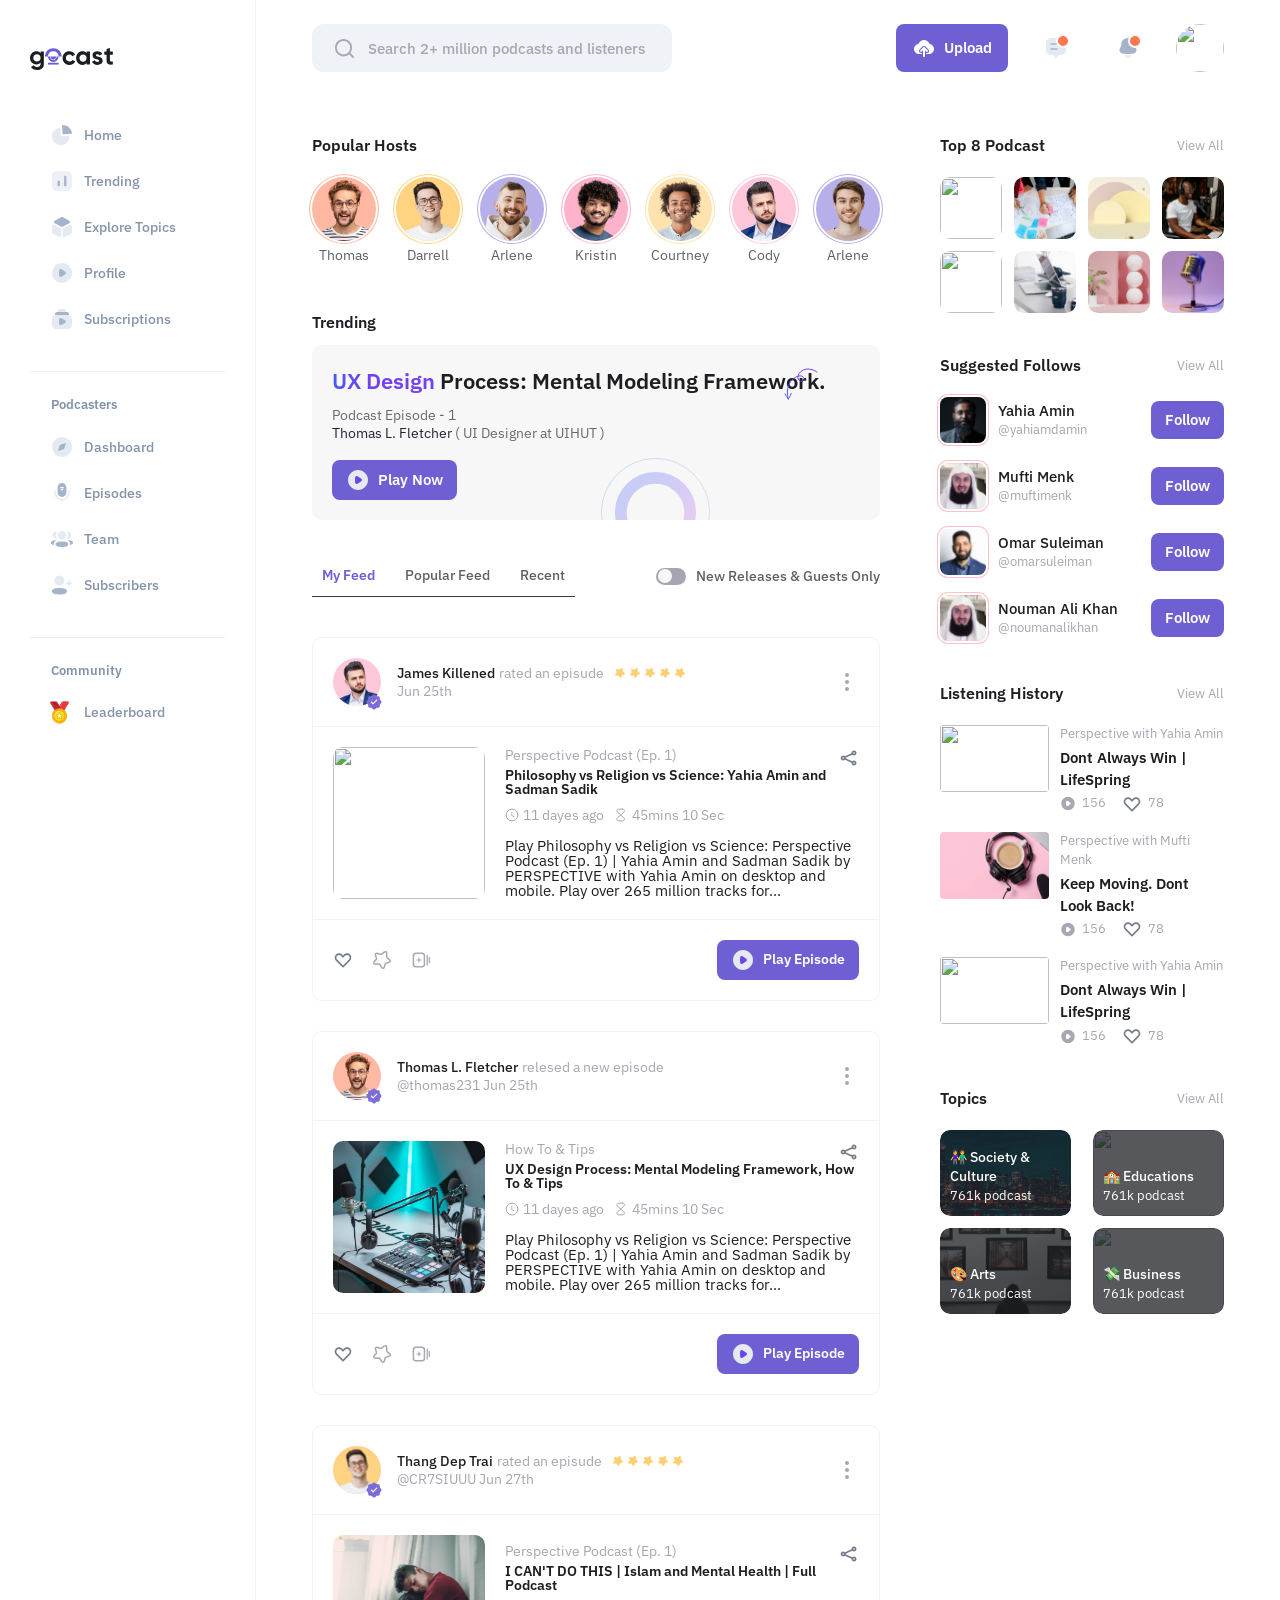
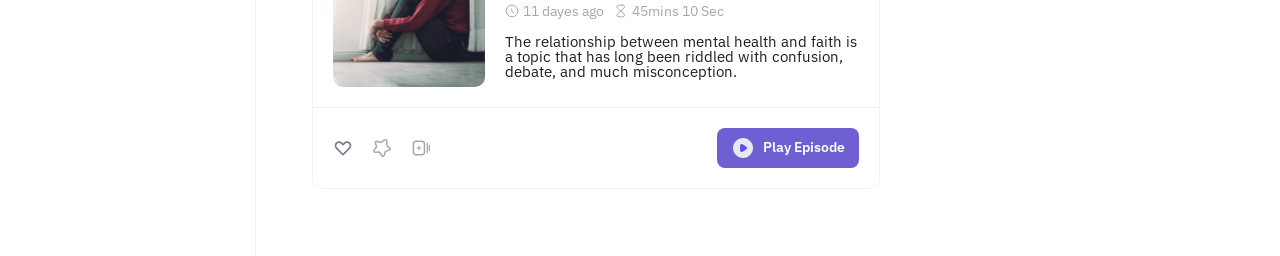
==== commit 00d9e262: "update" ====
--- a/index.html
+++ b/index.html
@@ -106,12 +106,12 @@
         </ul>
       </aside>
       <main class="main"> 
-        <div class="topbar"> 
+        <div class="topbar"> <a class="topbar-logo" href="/"><img srcSet="./images/logo.svg" alt="gocastUI"></a>
           <div class="search"> <img class="search-icon" src="./images/icons/icon-search.svg" alt="search">
             <input class="search-input" type="text" placeholder="Search 2+ million podcasts and listeners">
           </div>
           <div class="topbar-right">
-            <button class="button button--primary button-upload"> <img class="upload-icon" src="./images/icons/icon-upload.svg" alt="upload"><span>Upload</span></button><a class="topbar-action" href="#"><img src="./images/icons/icon-message.svg" alt="message"></a><a class="topbar-action" href="#"><img src="./images/icons/icon-noti.svg" alt="notification"></a><a class="profile" href="#"><img src="https://i.pinimg.com/564x/d1/35/56/d13556ec053cffc2410a682ee33436d6.jpg" alt=""></a>
+            <button class="button button--primary button-upload"> <img src="./images/icons/icon-upload.svg" alt="upload"><span>Upload</span></button><a class="topbar-action" href="#"><img src="./images/icons/icon-message.svg" alt="message"></a><a class="topbar-action" href="#"><img src="./images/icons/icon-noti.svg" alt="notification"></a><a class="profile" href="#"><img src="https://i.pinimg.com/564x/d1/35/56/d13556ec053cffc2410a682ee33436d6.jpg" alt=""></a>
           </div>
         </div>
         <div class="main-container">
@@ -150,7 +150,7 @@
                     <h3 class="trending-title"> <span>UX Design</span>&nbsp;Process: Mental Modeling Framework.</h3>
                     <p class="trending-podcast">Podcast Episode - 1</p>
                     <p class="trending-author">
-                       Thomas L. Fletcher <span class="trending-author-position">( Product Designer at UIHUT )</span></p>
+                       Thomas L. Fletcher <span class="trending-author-position">( UI Designer at UIHUT )</span></p>
                     <button class="button button--primary"> 
                       <svg width="24" height="24" viewBox="0 0 24 24" fill="none" xmlns="http://www.w3.org/2000/svg">
                         <path d="M22 12.0048C22 17.5137 17.5116 22 12 22C6.48842 22 2 17.5137 2 12.0048C2 6.48625 6.48842 2 12 2C17.5116 2 22 6.48625 22 12.0048Z" fill="#E5EAF1"></path>
@@ -190,7 +190,7 @@
                   <div class="feed-item"> 
                     <div class="feed-item-header"> 
                       <div class="feed-author"> 
-                        <div class="feed-author-avatar"> <img src=".././images/host-users/img-host-user6.png" alt=""/><span class="feed-author-verify">   
+                        <div class="feed-author-avatar"> <img src="../../images/host-users/img-host-user6.png" alt=""/><span class="feed-author-verify">   
                             <svg width="18" height="18" viewBox="0 0 18 18" fill="none" xmlns="http://www.w3.org/2000/svg">
                               <path d="M16.17 8.05492L15.15 6.86992C14.955 6.64492 14.7975 6.22492 14.7975 5.92492V4.64992C14.7975 3.85492 14.145 3.20242 13.35 3.20242H12.075C11.7825 3.20242 11.355 3.04492 11.13 2.84992L9.94503 1.82992C9.42753 1.38742 8.58003 1.38742 8.05503 1.82992L6.87753 2.85742C6.65253 3.04492 6.22503 3.20242 5.93253 3.20242H4.63503C3.84003 3.20242 3.18753 3.85492 3.18753 4.64992V5.93242C3.18753 6.22492 3.03003 6.64492 2.84253 6.86992L1.83003 8.06242C1.39503 8.57992 1.39503 9.41992 1.83003 9.93742L2.84253 11.1299C3.03003 11.3549 3.18753 11.7749 3.18753 12.0674V13.3499C3.18753 14.1449 3.84003 14.7974 4.63503 14.7974H5.93253C6.22503 14.7974 6.65253 14.9549 6.87753 15.1499L8.06253 16.1699C8.58003 16.6124 9.42753 16.6124 9.95253 16.1699L11.1375 15.1499C11.3625 14.9549 11.7825 14.7974 12.0825 14.7974H13.3575C14.1525 14.7974 14.805 14.1449 14.805 13.3499V12.0749C14.805 11.7824 14.9625 11.3549 15.1575 11.1299L16.1775 9.94492C16.6125 9.42742 16.6125 8.57242 16.17 8.05492ZM12.12 7.58242L8.49753 11.2049C8.39253 11.3099 8.25003 11.3699 8.10003 11.3699C7.95003 11.3699 7.80753 11.3099 7.70253 11.2049L5.88753 9.38992C5.67003 9.17242 5.67003 8.81242 5.88753 8.59492C6.10503 8.37742 6.46503 8.37742 6.68253 8.59492L8.10003 10.0124L11.325 6.78742C11.5425 6.56992 11.9025 6.56992 12.12 6.78742C12.3375 7.00492 12.3375 7.36492 12.12 7.58242Z" fill="#7B6DD7"></path>
                             </svg></span></div>
@@ -217,9 +217,9 @@
                         </svg></span>
                     </div>
                     <div class="feed-item-main">
-                      <div class="feed-image"> <img src="https://i.pinimg.com/736x/2e/2f/4e/2e2f4e5fc91e611a62eae0b428b7ac93.jpg" alt="anime-art"/></div>
+                      <div class="feed-image"> <img src="../../images/feed-img/_img1.svg" alt=""/></div>
                       <div class="feed-item-content"> 
-                        <p class="feed-item-podcast"> Perspective Podcast (Ep. 1)</p>
+                        <p class="feed-item-podcast">Perspective Podcast (Ep. 1)</p>
                         <h3 class="feed-item-heading">Philosophy vs Religion vs Science: Yahia Amin and Sadman Sadik</h3>
                         <div class="feed-item-share"> 
                           <svg width="20" height="20" viewBox="0 0 20 20" fill="none" xmlns="http://www.w3.org/2000/svg">
@@ -280,24 +280,17 @@
                   <div class="feed-item"> 
                     <div class="feed-item-header"> 
                       <div class="feed-author"> 
-                        <div class="feed-author-avatar"> <img src=".././images/host-users/img-host-user6.png" alt=""/><span class="feed-author-verify">   
+                        <div class="feed-author-avatar"> <img src="../../images/host-users/img-host-user-1-special.svg" alt=""/><span class="feed-author-verify">   
                             <svg width="18" height="18" viewBox="0 0 18 18" fill="none" xmlns="http://www.w3.org/2000/svg">
                               <path d="M16.17 8.05492L15.15 6.86992C14.955 6.64492 14.7975 6.22492 14.7975 5.92492V4.64992C14.7975 3.85492 14.145 3.20242 13.35 3.20242H12.075C11.7825 3.20242 11.355 3.04492 11.13 2.84992L9.94503 1.82992C9.42753 1.38742 8.58003 1.38742 8.05503 1.82992L6.87753 2.85742C6.65253 3.04492 6.22503 3.20242 5.93253 3.20242H4.63503C3.84003 3.20242 3.18753 3.85492 3.18753 4.64992V5.93242C3.18753 6.22492 3.03003 6.64492 2.84253 6.86992L1.83003 8.06242C1.39503 8.57992 1.39503 9.41992 1.83003 9.93742L2.84253 11.1299C3.03003 11.3549 3.18753 11.7749 3.18753 12.0674V13.3499C3.18753 14.1449 3.84003 14.7974 4.63503 14.7974H5.93253C6.22503 14.7974 6.65253 14.9549 6.87753 15.1499L8.06253 16.1699C8.58003 16.6124 9.42753 16.6124 9.95253 16.1699L11.1375 15.1499C11.3625 14.9549 11.7825 14.7974 12.0825 14.7974H13.3575C14.1525 14.7974 14.805 14.1449 14.805 13.3499V12.0749C14.805 11.7824 14.9625 11.3549 15.1575 11.1299L16.1775 9.94492C16.6125 9.42742 16.6125 8.57242 16.17 8.05492ZM12.12 7.58242L8.49753 11.2049C8.39253 11.3099 8.25003 11.3699 8.10003 11.3699C7.95003 11.3699 7.80753 11.3099 7.70253 11.2049L5.88753 9.38992C5.67003 9.17242 5.67003 8.81242 5.88753 8.59492C6.10503 8.37742 6.46503 8.37742 6.68253 8.59492L8.10003 10.0124L11.325 6.78742C11.5425 6.56992 11.9025 6.56992 12.12 6.78742C12.3375 7.00492 12.3375 7.36492 12.12 7.58242Z" fill="#7B6DD7"></path>
                             </svg></span></div>
                         <div class="feed-author-content"> 
                           <div class="feed-author-header">
-                            <h4 class="feed-author-name">James Killened</h4>
-                            <div class="feed-author-rating"> <span>rated an episude</span>
-                              <svg width="72" height="12" viewBox="0 0 72 12" fill="none" xmlns="http://www.w3.org/2000/svg">
-                                <path d="M8.83694 2.08292L8.80082 4.00076C8.79566 4.26389 8.96593 4.61305 9.18264 4.76992L10.4622 5.72125C11.2826 6.32848 11.1485 7.07234 10.1681 7.37596L8.50156 7.88704C8.22293 7.97307 7.92883 8.27162 7.85659 8.54994L7.45929 10.0377C7.14455 11.2116 6.36028 11.328 5.71015 10.2957L4.80204 8.85356C4.63693 8.59042 4.24479 8.39307 3.93521 8.40825L2.21187 8.49428C0.978694 8.555 0.627834 7.85668 1.43275 6.93571L2.45437 5.77185C2.64528 5.55426 2.733 5.14944 2.64528 4.87619L2.11899 3.23666C1.81457 2.27521 2.3615 1.74388 3.33668 2.05762L4.8588 2.54846C5.11678 2.62943 5.50376 2.57377 5.72047 2.4169L7.30966 1.29352C8.17134 0.691346 8.85758 1.04556 8.83694 2.08292Z" fill="#FFCE73"></path>
-                                <path d="M23.8369 2.08292L23.8008 4.00076C23.7957 4.26389 23.9659 4.61305 24.1826 4.76992L25.4622 5.72125C26.2826 6.32848 26.1485 7.07234 25.1681 7.37596L23.5016 7.88704C23.2229 7.97307 22.9288 8.27162 22.8566 8.54994L22.4593 10.0377C22.1446 11.2116 21.3603 11.328 20.7102 10.2957L19.802 8.85356C19.6369 8.59042 19.2448 8.39307 18.9352 8.40825L17.2119 8.49428C15.9787 8.555 15.6278 7.85668 16.4327 6.93571L17.4544 5.77185C17.6453 5.55426 17.733 5.14944 17.6453 4.87619L17.119 3.23666C16.8146 2.27521 17.3615 1.74388 18.3367 2.05762L19.8588 2.54846C20.1168 2.62943 20.5038 2.57377 20.7205 2.4169L22.3097 1.29352C23.1713 0.691346 23.8576 1.04556 23.8369 2.08292Z" fill="#FFCE73"></path>
-                                <path d="M38.8369 2.08292L38.8008 4.00076C38.7957 4.26389 38.9659 4.61305 39.1826 4.76992L40.4622 5.72125C41.2826 6.32848 41.1485 7.07234 40.1681 7.37596L38.5016 7.88704C38.2229 7.97307 37.9288 8.27162 37.8566 8.54994L37.4593 10.0377C37.1446 11.2116 36.3603 11.328 35.7102 10.2957L34.802 8.85356C34.6369 8.59042 34.2448 8.39307 33.9352 8.40825L32.2119 8.49428C30.9787 8.555 30.6278 7.85668 31.4327 6.93571L32.4544 5.77185C32.6453 5.55426 32.733 5.14944 32.6453 4.87619L32.119 3.23666C31.8146 2.27521 32.3615 1.74388 33.3367 2.05762L34.8588 2.54846C35.1168 2.62943 35.5038 2.57377 35.7205 2.4169L37.3097 1.29352C38.1713 0.691346 38.8576 1.04556 38.8369 2.08292Z" fill="#FFCE73"></path>
-                                <path d="M53.8369 2.08292L53.8008 4.00076C53.7957 4.26389 53.9659 4.61305 54.1826 4.76992L55.4622 5.72125C56.2826 6.32848 56.1485 7.07234 55.1681 7.37596L53.5016 7.88704C53.2229 7.97307 52.9288 8.27162 52.8566 8.54994L52.4593 10.0377C52.1446 11.2116 51.3603 11.328 50.7102 10.2957L49.802 8.85356C49.6369 8.59042 49.2448 8.39307 48.9352 8.40825L47.2119 8.49428C45.9787 8.555 45.6278 7.85668 46.4327 6.93571L47.4544 5.77185C47.6453 5.55426 47.733 5.14944 47.6453 4.87619L47.119 3.23666C46.8146 2.27521 47.3615 1.74388 48.3367 2.05762L49.8588 2.54846C50.1168 2.62943 50.5038 2.57377 50.7205 2.4169L52.3097 1.29352C53.1713 0.691346 53.8576 1.04556 53.8369 2.08292Z" fill="#FFCE73"></path>
-                                <path d="M68.8369 2.08292L68.8008 4.00076C68.7957 4.26389 68.9659 4.61305 69.1826 4.76992L70.4622 5.72125C71.2826 6.32848 71.1485 7.07234 70.1681 7.37596L68.5016 7.88704C68.2229 7.97307 67.9288 8.27162 67.8566 8.54994L67.4593 10.0377C67.1446 11.2116 66.3603 11.328 65.7102 10.2957L64.802 8.85356C64.6369 8.59042 64.2448 8.39307 63.9352 8.40825L62.2119 8.49428C60.9787 8.555 60.6278 7.85668 61.4327 6.93571L62.4544 5.77185C62.6453 5.55426 62.733 5.14944 62.6453 4.87619L62.119 3.23666C61.8146 2.27521 62.3615 1.74388 63.3367 2.05762L64.8588 2.54846C65.1168 2.62943 65.5038 2.57377 65.7205 2.4169L67.3097 1.29352C68.1713 0.691346 68.8576 1.04556 68.8369 2.08292Z" fill="#FFCE73"></path>
-                              </svg>
+                            <h4 class="feed-author-name">Thomas L. Fletcher</h4>
+                            <div class="feed-author-rating"> <span>relesed a new episode</span>
                             </div>
                           </div>
-                          <div class="feed-date"> <span>Jun 25th</span></div>
+                          <div class="feed-date"> <span>@thomas231 Jun 25th</span></div>
                         </div>
                       </div><span>
                         <svg width="24" height="24" viewBox="0 0 24 24" fill="none" xmlns="http://www.w3.org/2000/svg">
@@ -307,10 +300,10 @@
                         </svg></span>
                     </div>
                     <div class="feed-item-main">
-                      <div class="feed-image"> <img src="https://i.pinimg.com/736x/2e/2f/4e/2e2f4e5fc91e611a62eae0b428b7ac93.jpg" alt="anime-art"/></div>
+                      <div class="feed-image"> <img src="../../images/feed-img/_img2.svg" alt=""/></div>
                       <div class="feed-item-content"> 
-                        <p class="feed-item-podcast"> Perspective Podcast (Ep. 1)</p>
-                        <h3 class="feed-item-heading">Philosophy vs Religion vs Science: Yahia Amin and Sadman Sadik</h3>
+                        <p class="feed-item-podcast">How To &amp; Tips</p>
+                        <h3 class="feed-item-heading">UX Design Process: Mental Modeling Framework, How To &amp; Tips</h3>
                         <div class="feed-item-share"> 
                           <svg width="20" height="20" viewBox="0 0 20 20" fill="none" xmlns="http://www.w3.org/2000/svg">
                             <path fill-rule="evenodd" clip-rule="evenodd" d="M15 15.8333C14.54 15.8333 14.1667 15.46 14.1667 15C14.1667 14.54 14.54 14.1667 15 14.1667C15.46 14.1667 15.8333 14.54 15.8333 15C15.8333 15.46 15.46 15.8333 15 15.8333M4.16667 10.8333C3.70667 10.8333 3.33334 10.46 3.33334 10C3.33334 9.54 3.70667 9.16667 4.16667 9.16667C4.62667 9.16667 5.00001 9.54 5.00001 10C5.00001 10.46 4.62667 10.8333 4.16667 10.8333M15 4.16667C15.46 4.16667 15.8333 4.54 15.8333 5C15.8333 5.46 15.46 5.83333 15 5.83333C14.54 5.83333 14.1667 5.46 14.1667 5C14.1667 4.54 14.54 4.16667 15 4.16667M15 12.5C14.3192 12.5 13.7025 12.775 13.2508 13.2175L6.63834 10.2792C6.64917 10.1867 6.66667 10.095 6.66667 10C6.66667 9.905 6.64917 9.81333 6.63834 9.72083L13.2508 6.7825C13.7025 7.225 14.3192 7.5 15 7.5C16.3783 7.5 17.5 6.37833 17.5 5C17.5 3.62167 16.3783 2.5 15 2.5C13.6217 2.5 12.5 3.62167 12.5 5C12.5 5.095 12.5175 5.18667 12.5283 5.27917L5.91584 8.2175C5.46417 7.775 4.8475 7.5 4.16667 7.5C2.78834 7.5 1.66667 8.62167 1.66667 10C1.66667 11.3783 2.78834 12.5 4.16667 12.5C4.8475 12.5 5.46417 12.225 5.91584 11.7825L12.5283 14.7208C12.5175 14.8133 12.5 14.905 12.5 15C12.5 16.3783 13.6217 17.5 15 17.5C16.3783 17.5 17.5 16.3783 17.5 15C17.5 13.6217 16.3783 12.5 15 12.5" fill="#757D8A"></path>
@@ -370,13 +363,13 @@
                   <div class="feed-item"> 
                     <div class="feed-item-header"> 
                       <div class="feed-author"> 
-                        <div class="feed-author-avatar"> <img src=".././images/host-users/img-host-user6.png" alt=""/><span class="feed-author-verify">   
+                        <div class="feed-author-avatar"> <img src="../../images/host-users/img-host-user-6-special.svg" alt=""/><span class="feed-author-verify">   
                             <svg width="18" height="18" viewBox="0 0 18 18" fill="none" xmlns="http://www.w3.org/2000/svg">
                               <path d="M16.17 8.05492L15.15 6.86992C14.955 6.64492 14.7975 6.22492 14.7975 5.92492V4.64992C14.7975 3.85492 14.145 3.20242 13.35 3.20242H12.075C11.7825 3.20242 11.355 3.04492 11.13 2.84992L9.94503 1.82992C9.42753 1.38742 8.58003 1.38742 8.05503 1.82992L6.87753 2.85742C6.65253 3.04492 6.22503 3.20242 5.93253 3.20242H4.63503C3.84003 3.20242 3.18753 3.85492 3.18753 4.64992V5.93242C3.18753 6.22492 3.03003 6.64492 2.84253 6.86992L1.83003 8.06242C1.39503 8.57992 1.39503 9.41992 1.83003 9.93742L2.84253 11.1299C3.03003 11.3549 3.18753 11.7749 3.18753 12.0674V13.3499C3.18753 14.1449 3.84003 14.7974 4.63503 14.7974H5.93253C6.22503 14.7974 6.65253 14.9549 6.87753 15.1499L8.06253 16.1699C8.58003 16.6124 9.42753 16.6124 9.95253 16.1699L11.1375 15.1499C11.3625 14.9549 11.7825 14.7974 12.0825 14.7974H13.3575C14.1525 14.7974 14.805 14.1449 14.805 13.3499V12.0749C14.805 11.7824 14.9625 11.3549 15.1575 11.1299L16.1775 9.94492C16.6125 9.42742 16.6125 8.57242 16.17 8.05492ZM12.12 7.58242L8.49753 11.2049C8.39253 11.3099 8.25003 11.3699 8.10003 11.3699C7.95003 11.3699 7.80753 11.3099 7.70253 11.2049L5.88753 9.38992C5.67003 9.17242 5.67003 8.81242 5.88753 8.59492C6.10503 8.37742 6.46503 8.37742 6.68253 8.59492L8.10003 10.0124L11.325 6.78742C11.5425 6.56992 11.9025 6.56992 12.12 6.78742C12.3375 7.00492 12.3375 7.36492 12.12 7.58242Z" fill="#7B6DD7"></path>
                             </svg></span></div>
                         <div class="feed-author-content"> 
                           <div class="feed-author-header">
-                            <h4 class="feed-author-name">James Killened</h4>
+                            <h4 class="feed-author-name">Thang Dep Trai</h4>
                             <div class="feed-author-rating"> <span>rated an episude</span>
                               <svg width="72" height="12" viewBox="0 0 72 12" fill="none" xmlns="http://www.w3.org/2000/svg">
                                 <path d="M8.83694 2.08292L8.80082 4.00076C8.79566 4.26389 8.96593 4.61305 9.18264 4.76992L10.4622 5.72125C11.2826 6.32848 11.1485 7.07234 10.1681 7.37596L8.50156 7.88704C8.22293 7.97307 7.92883 8.27162 7.85659 8.54994L7.45929 10.0377C7.14455 11.2116 6.36028 11.328 5.71015 10.2957L4.80204 8.85356C4.63693 8.59042 4.24479 8.39307 3.93521 8.40825L2.21187 8.49428C0.978694 8.555 0.627834 7.85668 1.43275 6.93571L2.45437 5.77185C2.64528 5.55426 2.733 5.14944 2.64528 4.87619L2.11899 3.23666C1.81457 2.27521 2.3615 1.74388 3.33668 2.05762L4.8588 2.54846C5.11678 2.62943 5.50376 2.57377 5.72047 2.4169L7.30966 1.29352C8.17134 0.691346 8.85758 1.04556 8.83694 2.08292Z" fill="#FFCE73"></path>
@@ -387,7 +380,7 @@
                               </svg>
                             </div>
                           </div>
-                          <div class="feed-date"> <span>Jun 25th</span></div>
+                          <div class="feed-date"> <span>@CR7SIUUU Jun 27th</span></div>
                         </div>
                       </div><span>
                         <svg width="24" height="24" viewBox="0 0 24 24" fill="none" xmlns="http://www.w3.org/2000/svg">
@@ -397,10 +390,10 @@
                         </svg></span>
                     </div>
                     <div class="feed-item-main">
-                      <div class="feed-image"> <img src="https://i.pinimg.com/736x/2e/2f/4e/2e2f4e5fc91e611a62eae0b428b7ac93.jpg" alt="anime-art"/></div>
+                      <div class="feed-image"> <img src="../../images/feed-img/_img3.svg" alt=""/></div>
                       <div class="feed-item-content"> 
-                        <p class="feed-item-podcast"> Perspective Podcast (Ep. 1)</p>
-                        <h3 class="feed-item-heading">Philosophy vs Religion vs Science: Yahia Amin and Sadman Sadik</h3>
+                        <p class="feed-item-podcast">Perspective Podcast (Ep. 1)</p>
+                        <h3 class="feed-item-heading">I CAN'T DO THIS | Islam and Mental Health | Full Podcast</h3>
                         <div class="feed-item-share"> 
                           <svg width="20" height="20" viewBox="0 0 20 20" fill="none" xmlns="http://www.w3.org/2000/svg">
                             <path fill-rule="evenodd" clip-rule="evenodd" d="M15 15.8333C14.54 15.8333 14.1667 15.46 14.1667 15C14.1667 14.54 14.54 14.1667 15 14.1667C15.46 14.1667 15.8333 14.54 15.8333 15C15.8333 15.46 15.46 15.8333 15 15.8333M4.16667 10.8333C3.70667 10.8333 3.33334 10.46 3.33334 10C3.33334 9.54 3.70667 9.16667 4.16667 9.16667C4.62667 9.16667 5.00001 9.54 5.00001 10C5.00001 10.46 4.62667 10.8333 4.16667 10.8333M15 4.16667C15.46 4.16667 15.8333 4.54 15.8333 5C15.8333 5.46 15.46 5.83333 15 5.83333C14.54 5.83333 14.1667 5.46 14.1667 5C14.1667 4.54 14.54 4.16667 15 4.16667M15 12.5C14.3192 12.5 13.7025 12.775 13.2508 13.2175L6.63834 10.2792C6.64917 10.1867 6.66667 10.095 6.66667 10C6.66667 9.905 6.64917 9.81333 6.63834 9.72083L13.2508 6.7825C13.7025 7.225 14.3192 7.5 15 7.5C16.3783 7.5 17.5 6.37833 17.5 5C17.5 3.62167 16.3783 2.5 15 2.5C13.6217 2.5 12.5 3.62167 12.5 5C12.5 5.095 12.5175 5.18667 12.5283 5.27917L5.91584 8.2175C5.46417 7.775 4.8475 7.5 4.16667 7.5C2.78834 7.5 1.66667 8.62167 1.66667 10C1.66667 11.3783 2.78834 12.5 4.16667 12.5C4.8475 12.5 5.46417 12.225 5.91584 11.7825L12.5283 14.7208C12.5175 14.8133 12.5 14.905 12.5 15C12.5 16.3783 13.6217 17.5 15 17.5C16.3783 17.5 17.5 16.3783 17.5 15C17.5 13.6217 16.3783 12.5 15 12.5" fill="#757D8A"></path>
@@ -419,7 +412,7 @@
                             </svg><span>45mins 10 Sec</span>
                           </div>
                         </div>
-                        <p class="feed-item-decs">Play Philosophy vs Religion vs Science: Perspective Podcast (Ep. 1) | Yahia Amin and Sadman Sadik by PERSPECTIVE with Yahia Amin on desktop and mobile. Play over 265 million tracks for...</p>
+                        <p class="feed-item-decs">The relationship between mental health and faith is a topic that has long been riddled with confusion, debate, and much misconception.</p>
                       </div>
                     </div>
                     <div class="feed-item-footer">
@@ -637,4 +630,30 @@
       </main>
     </div>
   </body>
+  <div class="navigation"> 
+    <div class="navigation-item">
+      <svg width="44" height="44" viewBox="0 0 44 44" fill="none" xmlns="http://www.w3.org/2000/svg">
+        <path fill-rule="evenodd" clip-rule="evenodd" d="M13.9483 16H30.0513C30.5733 16 31.0003 16.427 31.0003 16.949V17.051C31.0003 17.573 30.5733 18 30.0513 18H13.9483C13.4263 18 13.0003 17.573 13.0003 17.051V16.949C13.0003 16.427 13.4263 16 13.9483 16ZM30.0513 21H13.9483C13.4263 21 13.0003 21.427 13.0003 21.949V22.051C13.0003 22.573 13.4263 23 13.9483 23H30.0513C30.5733 23 31.0003 22.573 31.0003 22.051V21.949C31.0003 21.427 30.5733 21 30.0513 21ZM30.0513 26H13.9483C13.4263 26 13.0003 26.427 13.0003 26.949V27.051C13.0003 27.573 13.4263 28 13.9483 28H30.0513C30.5733 28 31.0003 27.573 31.0003 27.051V26.949C31.0003 26.427 30.5733 26 30.0513 26Z" fill="#A5B4CB"></path>
+      </svg>
+    </div>
+    <div class="navigation-item">
+      <svg width="44" height="44" viewBox="0 0 44 44" fill="none" xmlns="http://www.w3.org/2000/svg">
+        <path fill-rule="evenodd" clip-rule="evenodd" d="M15.4982 27.8504C12.1673 24.4532 12.1673 18.9452 15.4982 15.5479C18.8291 12.1507 24.2296 12.1507 27.5605 15.5479C30.605 18.653 30.8668 23.5215 28.3459 26.9299L31.7105 30.3615C32.5882 31.2567 31.2721 32.5994 30.3942 31.7052L30.3942 31.7052L27.0693 28.3141C23.7182 31.2399 18.6699 31.0853 15.4982 27.8504ZM26.2436 16.891C23.64 14.2355 19.4186 14.2355 16.815 16.891C14.2114 19.5465 14.2114 23.8519 16.815 26.5074C19.4186 29.1629 23.64 29.1629 26.2436 26.5074C28.8473 23.8519 28.8473 19.5465 26.2436 16.891Z" fill="#A5B4CB"></path>
+      </svg>
+    </div>
+    <button class="navigation-upload navigation-item"><img src="./images/icons/icon-upload.svg" alt="button-upload"></button>
+    <div class="navigation-item">
+      <svg width="24" height="24" viewBox="0 0 24 24" fill="none" xmlns="http://www.w3.org/2000/svg">
+        <path d="M2 12.97V6.99C2 4.23 4.24 2 7 2H17C19.76 2 22 4.23 22 6.99V13.97C22 16.72 19.76 18.95 17 18.95H15.5C15.19 18.95 14.89 19.1 14.7 19.35L13.2 21.34C12.54 22.22 11.46 22.22 10.8 21.34L9.3 19.35C9.14 19.13 8.78 18.95 8.5 18.95H7C4.24 18.95 2 16.72 2 13.97V12.97Z" fill="#E5EAF1"></path>
+        <path d="M17 8.75H7C6.59 8.75 6.25 8.41 6.25 8C6.25 7.59 6.59 7.25 7 7.25H17C17.41 7.25 17.75 7.59 17.75 8C17.75 8.41 17.41 8.75 17 8.75Z" fill="#A5B4CB"></path>
+        <path d="M13 13.75H7C6.59 13.75 6.25 13.41 6.25 13C6.25 12.59 6.59 12.25 7 12.25H13C13.41 12.25 13.75 12.59 13.75 13C13.75 13.41 13.41 13.75 13 13.75Z" fill="#A5B4CB"></path>
+      </svg>
+    </div>
+    <div class="navigation-item">
+      <svg width="24" height="24" viewBox="0 0 24 24" fill="none" xmlns="http://www.w3.org/2000/svg">
+        <path d="M19.7695 11.6453C19.039 10.7923 18.7071 10.0531 18.7071 8.79716V8.37013C18.7071 6.73354 18.3304 5.67907 17.5115 4.62459C16.2493 2.98699 14.1244 2 12.0442 2H11.9558C9.91935 2 7.86106 2.94167 6.577 4.5128C5.71333 5.58842 5.29293 6.68822 5.29293 8.37013V8.79716C5.29293 10.0531 4.98284 10.7923 4.23049 11.6453C3.67691 12.2738 3.5 13.0815 3.5 13.9557C3.5 14.8309 3.78723 15.6598 4.36367 16.3336C5.11602 17.1413 6.17846 17.6569 7.26375 17.7466C8.83505 17.9258 10.4063 17.9933 12.0005 17.9933C13.5937 17.9933 15.165 17.8805 16.7372 17.7466C17.8215 17.6569 18.884 17.1413 19.6363 16.3336C20.2118 15.6598 20.5 14.8309 20.5 13.9557C20.5 13.0815 20.3231 12.2738 19.7695 11.6453Z" fill="#E5EAF1"></path>
+        <path d="M14.0087 19.2284C13.5088 19.1216 10.4626 19.1216 9.96269 19.2284C9.53533 19.3271 9.07318 19.5567 9.07318 20.0603C9.09803 20.5407 9.37929 20.9647 9.76888 21.2336L9.76789 21.2346C10.2718 21.6274 10.8631 21.8771 11.4823 21.9668C11.8123 22.0121 12.1482 22.0101 12.4901 21.9668C13.1083 21.8771 13.6996 21.6274 14.2035 21.2346L14.2025 21.2336C14.5921 20.9647 14.8734 20.5407 14.8982 20.0603C14.8982 19.5567 14.4361 19.3271 14.0087 19.2284Z" fill="#A5B4CB"></path>
+      </svg>
+    </div>
+  </div>
 </html>
--- a/styles/app.css
+++ b/styles/app.css
@@ -52,6 +52,7 @@
   --primary-h: 248;
   --primary-s: 57%;
   --primary-l: 60%;
+  --primary-color: hsla(248, 57%, 60%, 1);
 }
 
 body {
@@ -158,43 +159,26 @@
 .topbar-right > * {
   flex-shrink: 0;
 }
-@media screen and (max-width: 1279.98px) {
-  .topbar {
-    display: flex;
-    align-items: center;
-    justify-content: flex-end;
-  }
-}
-@media screen and (max-width: 1279.98px) {
-  .topbar-action {
-    display: none;
-  }
-}
-
-.button-upload {
+.topbar-logo {
+  flex-shrink: 0;
+}
+.topbar .button-upload {
   height: 48px;
   --gap: 6px;
   --p: 0px 16px;
 }
-@media screen and (max-width: 1279.98px) {
-  .button-upload {
-    display: none;
-  }
-}
-
-.profile {
+.topbar .profile {
   display: block;
   width: 48px;
   height: 48px;
 }
-.profile img {
+.topbar .profile img {
   border-radius: 100rem;
   width: 100%;
   height: 100%;
   object-fit: cover;
 }
-
-.search {
+.topbar .search {
   padding: 12px 20px;
   display: flex;
   align-items: center;
@@ -204,7 +188,7 @@
   border-radius: 12px;
   flex: 0 1 360px;
 }
-.search-input {
+.topbar .search-input {
   flex: 1;
   background-color: transparent;
   border: none;
@@ -213,18 +197,27 @@
   color: hsl(248, 57%, 60%);
   caret-color: hsl(248, 57%, 60%);
 }
-.search-input::-webkit-input-placeholder {
+.topbar .search-input::-webkit-input-placeholder {
   color: hsl(235, 7%, 67%);
 }
-.search-input::-moz-input-placeholder {
+.topbar .search-input::-moz-input-placeholder {
   color: hsl(235, 7%, 67%);
 }
+@media screen and (min-width: 1280px) {
+  .topbar .topbar-logo {
+    display: none;
+  }
+}
+
 @media screen and (max-width: 1279.98px) {
-  .search {
+  .topbar {
+    padding: 20px 24px;
+  }
+  .topbar .button-upload, .topbar-action,
+  .topbar .search {
     display: none;
   }
 }
-
 .logo {
   display: block;
   margin-bottom: 44px;
@@ -237,7 +230,14 @@
 }
 @media screen and (max-width: 1279.98px) {
   .sidebar {
-    display: none;
+    position: fixed;
+    top: 0;
+    left: 0;
+    width: 300px;
+    bottom: 0;
+    z-index: 9;
+    transition: transform 0.25s linear;
+    transform: translateX(-100%);
   }
 }
 
@@ -298,15 +298,46 @@
 
 .main-container {
   padding: 37px 56px;
+  container-type: inline-size;
+  container-name: mainContainer;
 }
 
 @media screen and (max-width: 1279.98px) {
   .main-container {
-    padding: 24px;
+    padding: 0 24px;
   }
   .wrapper {
+    padding-bottom: 80px;
     grid-template-columns: 1fr;
   }
 }
+.navigation {
+  display: flex;
+  justify-content: space-between;
+  align-items: center;
+  padding: 14px 24px;
+  position: fixed;
+  bottom: 0;
+  left: 0;
+  right: 0;
+  background-color: white;
+}
+.navigation-item {
+  display: flex;
+  justify-content: center;
+  align-items: center;
+  width: 44px;
+  height: 44px;
+  border-radius: 100rem;
+}
+.navigation-upload {
+  border-radius: 100rem;
+  background-color: var(--primary-color);
+}
+@media screen and (min-width: 1280px) {
+  .navigation {
+    display: none;
+  }
+}
 
 /*# sourceMappingURL=app.css.map */
--- a/styles/home.css
+++ b/styles/home.css
@@ -2,6 +2,7 @@
   --primary-h: 248;
   --primary-s: 57%;
   --primary-l: 60%;
+  --primary-color: hsla(248, 57%, 60%, 1);
 }
 
 .host {
@@ -53,10 +54,36 @@
   justify-content: space-between;
   gap: var(--gap);
 }
+@media screen and (max-width: 767.98px) {
+  .host {
+    padding-bottom: 0;
+  }
+}
+@container mainContainer (max-width: 420px) {
+  .host-heading {
+    margin-bottom: 12px;
+  }
+  .host-list {
+    display: grid;
+    padding: 10px 0;
+    grid-auto-columns: 55px;
+    grid-auto-flow: column;
+    overflow-x: auto;
+    overflow-y: hidden;
+    scroll-snap-type: x mandatory;
+    scroll-snap-stop: always;
+  }
+  .host-list::-webkit-scrollbar {
+    display: none;
+    width: 0;
+  }
+  .host-list > * {
+    scroll-snap-align: start;
+  }
+}
 
 .trending {
-  padding-top: 20px;
-  padding-bottom: 36px;
+  padding: 20px 0 36px;
   container-type: inline-size;
   container-name: trending;
 }
@@ -116,6 +143,9 @@
   bottom: 0;
 }
 @media screen and (max-width: 767px) {
+  .trending {
+    padding: 35px 0 25px;
+  }
   .trending-frame {
     right: 15px;
   }
@@ -482,10 +512,12 @@
   line-height: 146.154%;
 }
 
-.home-wrapper {
-  display: grid;
-  grid-template-columns: minmax(0, 2fr) minmax(0, 1fr);
-  gap: 60px;
+@container mainContainer (min-width: 790px) {
+  .home-wrapper {
+    display: grid;
+    grid-template-columns: minmax(0, 2fr) minmax(0, 1fr);
+    gap: 60px;
+  }
 }
 
 /*# sourceMappingURL=home.css.map */
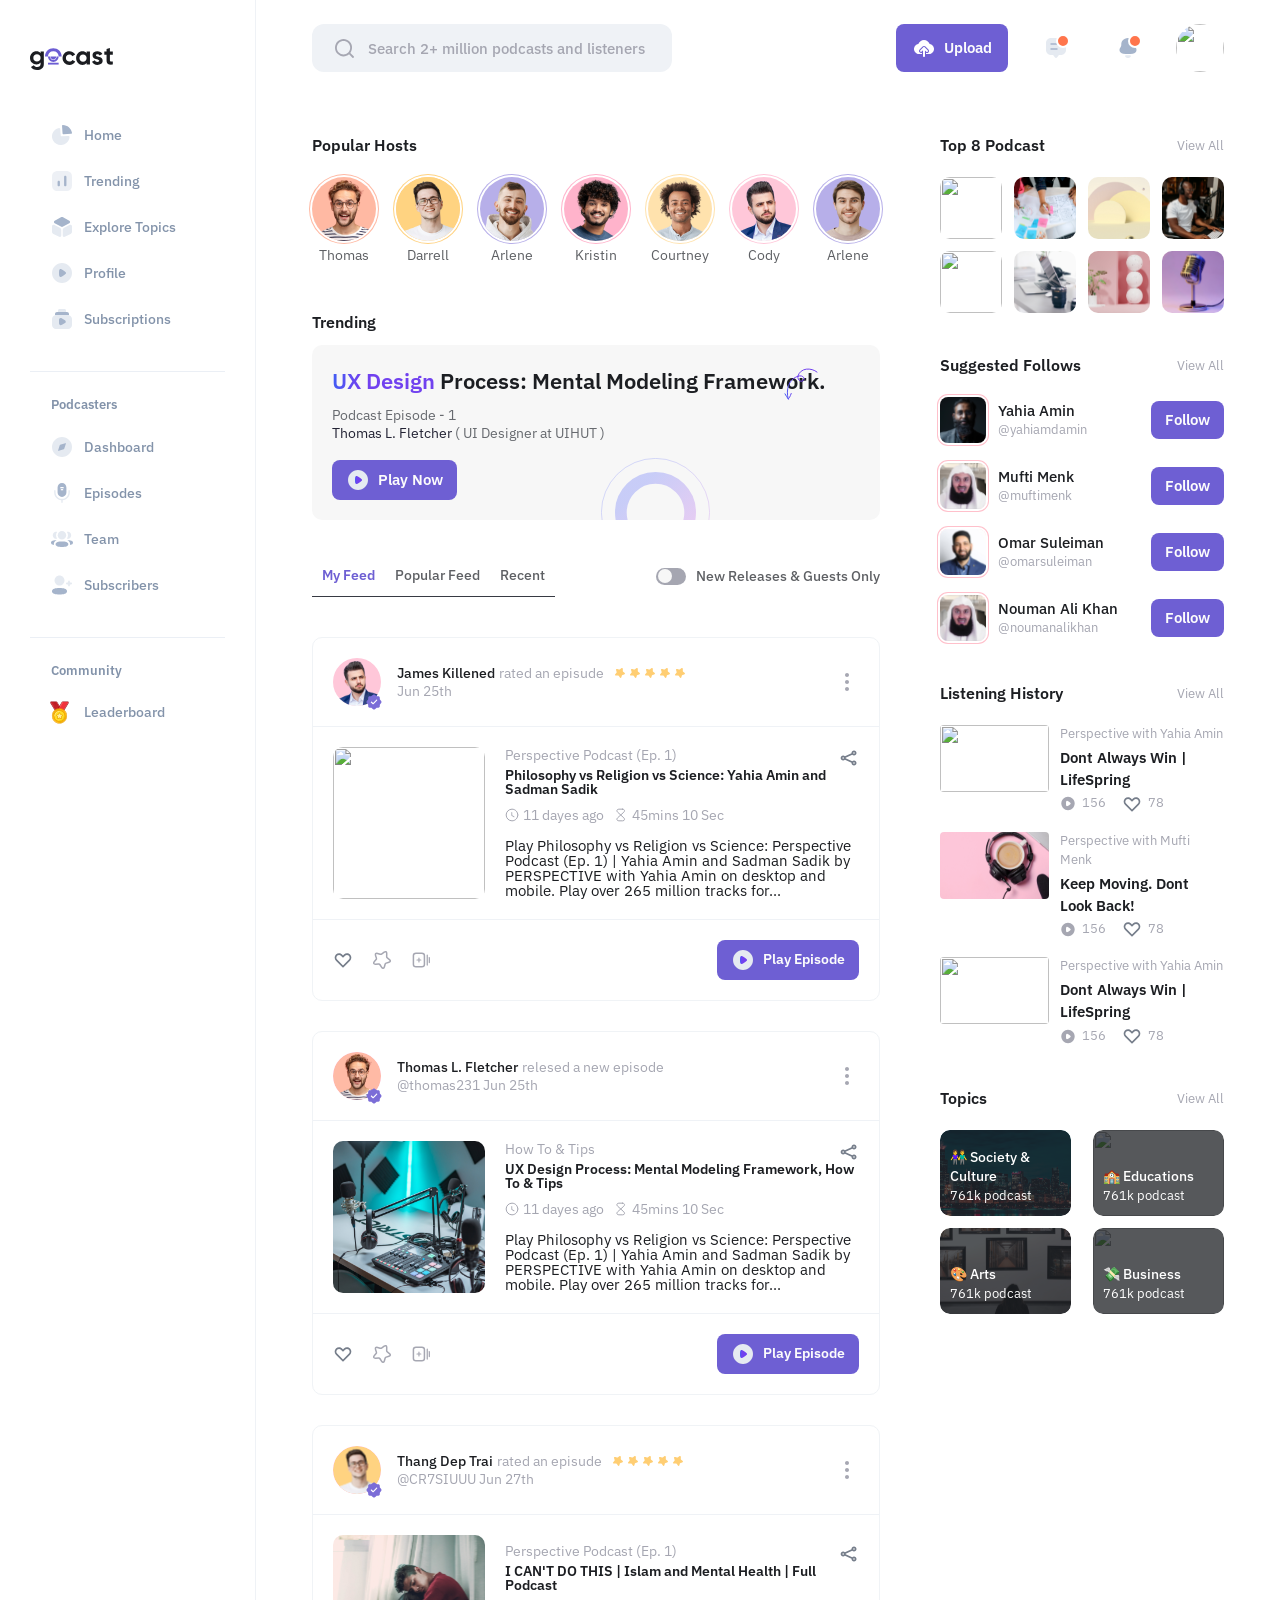
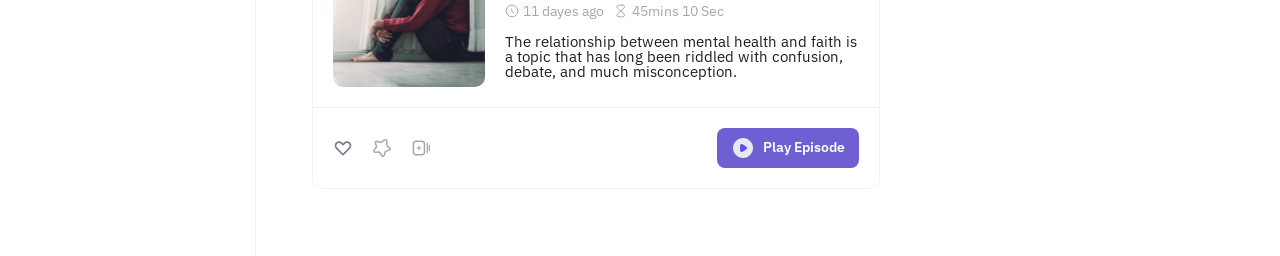
==== commit dbc53c05: "add cube" ====
--- a/index.html
+++ b/index.html
@@ -656,4 +656,9 @@
       </svg>
     </div>
   </div>
+  <button class="button button-discover"> 
+    <svg width="24" height="24" viewBox="0 0 24 24" fill="none" xmlns="http://www.w3.org/2000/svg">
+      <path fill-rule="evenodd" clip-rule="evenodd" d="M18.6904 15.9629L13.0004 18.6069V11.8909L19.0004 9.10391V15.5389C19.0004 15.7129 18.8824 15.8749 18.6904 15.9629ZM5.30339 15.9639C5.11439 15.8759 4.99839 15.7139 5.00039 15.5319V9.10391L11.0004 11.8909V18.6089L5.30339 15.9639ZM11.7074 5.06391C11.7984 5.02091 11.8994 4.99991 12.0004 4.99991C12.1004 4.99991 12.2014 5.02091 12.2924 5.06391L17.6214 7.53791L12.0004 10.1499L6.37839 7.53791L11.7074 5.06391ZM20.6564 7.25891C20.6534 7.25091 20.6544 7.24191 20.6504 7.23391C20.6474 7.22591 20.6394 7.22091 20.6344 7.21291C20.5884 7.13691 20.5324 7.06991 20.4794 6.99991C20.4484 6.96591 20.4234 6.92791 20.3894 6.89891C20.1544 6.62291 19.8774 6.37991 19.5334 6.22091L13.1334 3.24791C13.1324 3.24791 13.1314 3.24791 13.1314 3.24691C12.4124 2.91491 11.5874 2.91591 10.8664 3.24791L4.46939 6.21991C4.12539 6.37891 3.84739 6.62091 3.61239 6.89691C3.57539 6.92791 3.54839 6.96991 3.51539 7.00691C3.46339 7.07391 3.41039 7.13891 3.36639 7.21091C3.36139 7.21991 3.35339 7.22591 3.34939 7.23391C3.34539 7.24291 3.34639 7.25191 3.34239 7.26091C3.13139 7.62291 3.00039 8.02991 3.00039 8.45791V15.5249C2.99239 16.4749 3.56439 17.3589 4.45839 17.7769L10.8574 20.7489C11.2194 20.9179 11.6074 21.0019 11.9964 21.0019C12.3844 21.0019 12.7724 20.9179 13.1334 20.7499L19.5304 17.7779C20.4224 17.3659 20.9994 16.4879 21.0004 15.5399V8.45691C20.9994 8.02891 20.8684 7.62191 20.6564 7.25891Z" fill="white"></path>
+    </svg>
+  </button>
 </html>
--- a/styles/app.css
+++ b/styles/app.css
@@ -302,7 +302,23 @@
   container-name: mainContainer;
 }
 
+.button-discover {
+  width: 40px;
+  height: 40px;
+  border-radius: 100rem;
+  background-color: var(--primary-color);
+  position: fixed;
+  right: 24px;
+  bottom: 80px;
+  z-index: 10;
+  --p: 0;
+  display: none;
+}
+
 @media screen and (max-width: 1279.98px) {
+  .button-discover {
+    display: flex;
+  }
   .main-container {
     padding: 0 24px;
   }
@@ -316,6 +332,7 @@
   justify-content: space-between;
   align-items: center;
   padding: 14px 24px;
+  z-index: 10;
   position: fixed;
   bottom: 0;
   left: 0;
--- a/styles/home.css
+++ b/styles/home.css
@@ -21,6 +21,7 @@
   display: flex;
   align-items: center;
   flex-direction: column;
+  justify-content: center;
   gap: var(--gap);
 }
 @media screen and (min-width: 768px) {
@@ -193,7 +194,6 @@
   display: flex;
   flex-direction: row;
   align-items: center;
-  gap: 10px;
   border-bottom: 1px solid hsl(225, 10%, 24%);
 }
 .feed-tab-item {
@@ -357,6 +357,11 @@
     margin: 0;
   }
 }
+@media screen and (max-width: 767px) {
+  .feed-tab-item {
+    padding: 10px 6px;
+  }
+}
 
 .button--primary {
   display: flex;
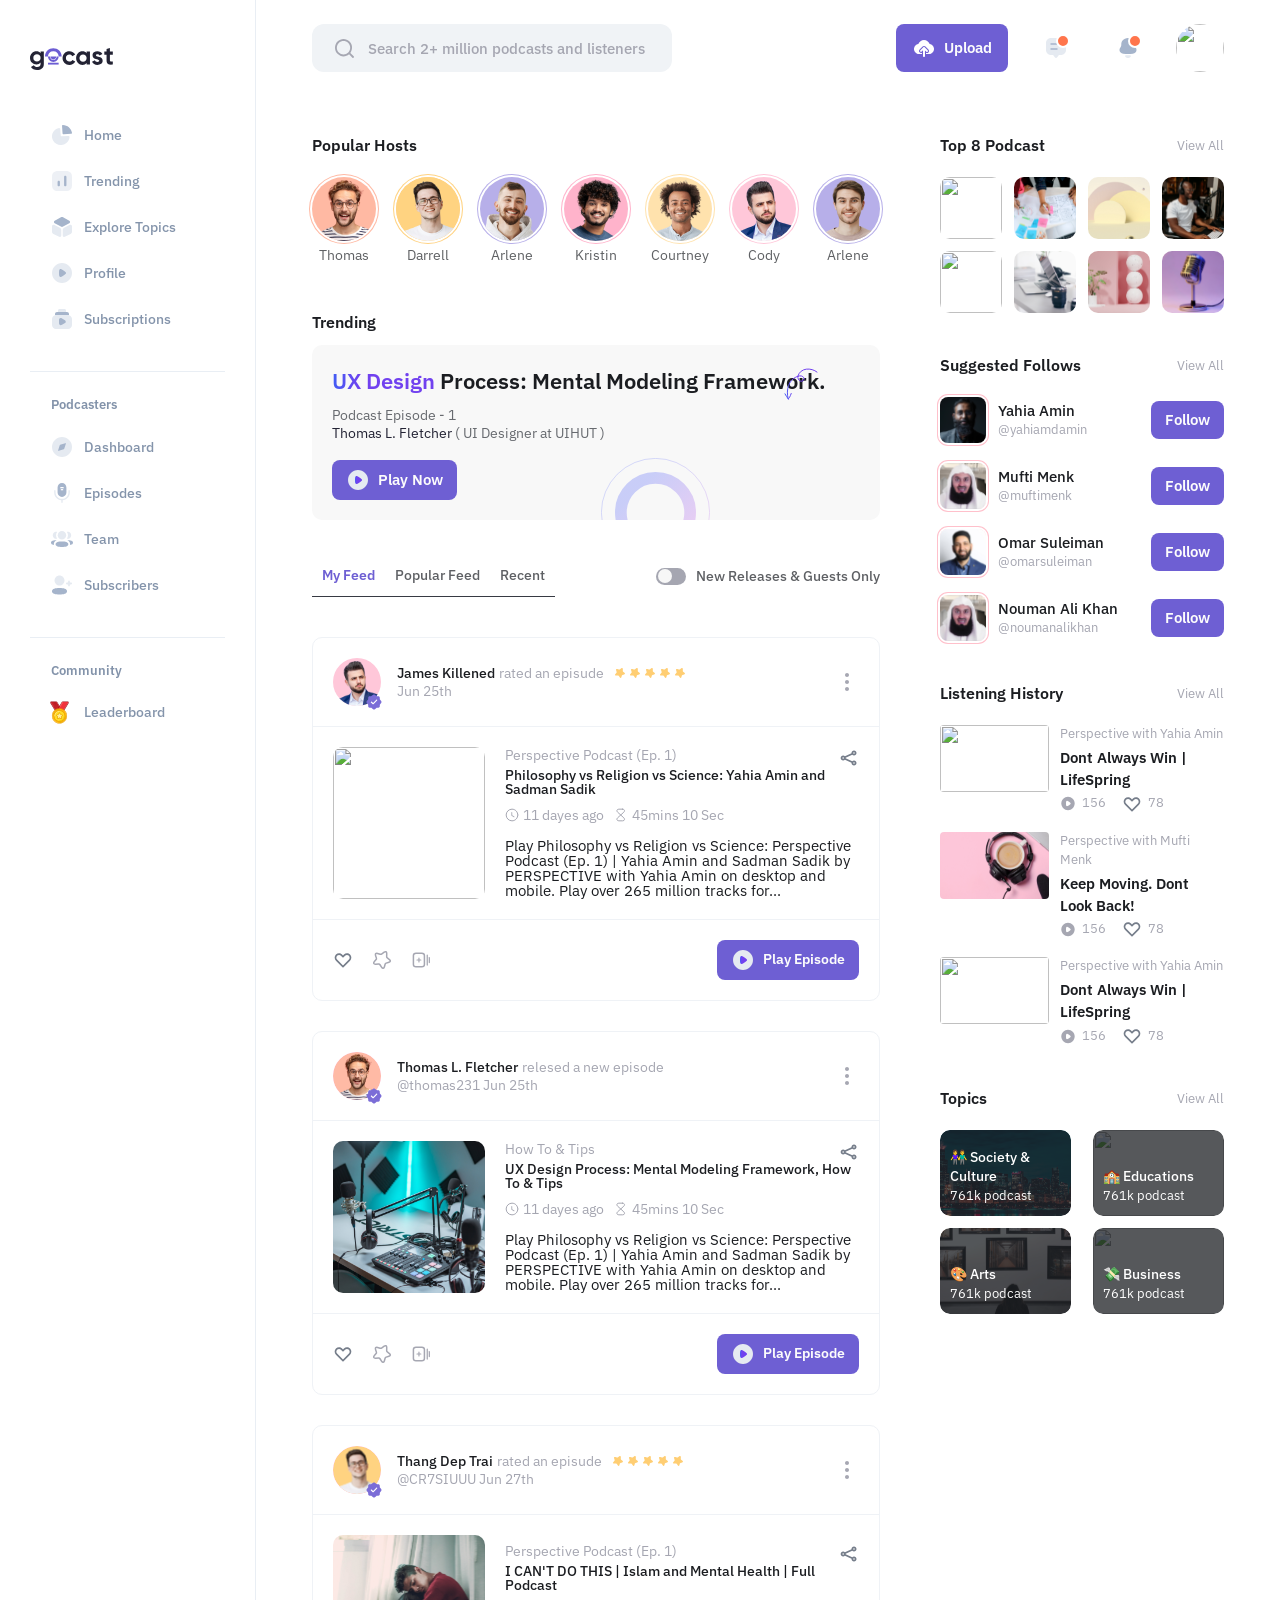
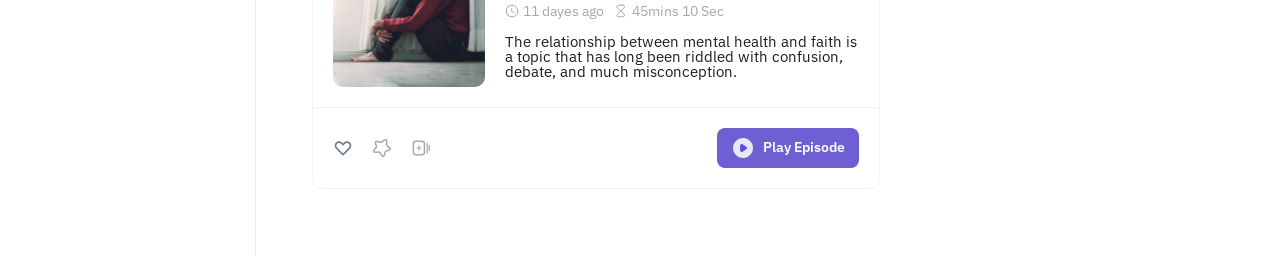
==== commit 78b38851: "dark mode" ====
--- a/index.html
+++ b/index.html
@@ -2,17 +2,29 @@
 <html lang="en">
   <head>
     <meta charset="UTF-8">
+    <meta http-equiv="X-UA-Compatible" content="IE=edge">
     <meta name="viewport" content="width=device-width, initial-scale=1.0">
+    <title>GoCastUI - HomePage</title>
     <link rel="preconnect" href="https://fonts.googleapis.com">
     <link rel="preconnect" href="https://fonts.gstatic.com" crossorigin>
     <link href="https://fonts.googleapis.com/css2?family=IBM+Plex+Sans:wght@400;500;600;700&amp;display=swap" rel="stylesheet">
     <link rel="stylesheet" href="./styles/app.css">
     <link rel="stylesheet" href="./styles/home.css">
-    <title>GoCastUI - HomePage</title>
   </head>
   <body> 
     <div class="wrapper">
-      <aside class="sidebar"><a class="logo" href="/"><img srcSet="./images/logo.svg" alt="gocastUI"></a>
+      <aside class="sidebar"><a class="logo" href="/">
+          <svg width="83" height="23" viewBox="0 0 83 23" fill="none" xmlns="http://www.w3.org/2000/svg">
+            <path d="M10.5774 3.62062H13.8359V15.9307C13.8359 17.9307 13.1721 19.4565 11.8446 20.5082C10.5343 21.5599 8.94809 22.0858 7.08606 22.0858C5.68954 22.0858 4.45681 21.8185 3.38786 21.2841C2.33616 20.7496 1.52583 19.9651 0.956877 18.9307L3.80165 17.3014C4.45681 18.5082 5.58609 19.1117 7.18951 19.1117C8.24121 19.1117 9.06878 18.8358 9.67222 18.2841C10.2757 17.7324 10.5774 16.9479 10.5774 15.9307V14.5342C9.59463 15.8445 8.21535 16.4997 6.43952 16.4997C4.61198 16.4997 3.07752 15.8617 1.83617 14.5859C0.612057 13.2928 0 11.7239 0 9.87911C0 8.05156 0.620677 6.49125 1.86203 5.19817C3.10338 3.90509 4.62922 3.25856 6.43952 3.25856C8.21535 3.25856 9.59463 3.91371 10.5774 5.22403V3.62062ZM4.34474 12.4394C5.03438 13.0946 5.90505 13.4221 6.95676 13.4221C8.00846 13.4221 8.87051 13.0946 9.54291 12.4394C10.2326 11.767 10.5774 10.9136 10.5774 9.87911C10.5774 8.86189 10.2326 8.0257 9.54291 7.37054C8.87051 6.69814 8.00846 6.36194 6.95676 6.36194C5.90505 6.36194 5.03438 6.69814 4.34474 7.37054C3.67234 8.0257 3.33614 8.86189 3.33614 9.87911C3.33614 10.9136 3.67234 11.767 4.34474 12.4394Z" fill="currentColor"></path>
+            <path d="M39.3937 16.9135C37.4454 16.9135 35.8161 16.2583 34.5058 14.948C33.2127 13.6377 32.5662 12.017 32.5662 10.086C32.5662 8.15501 33.2127 6.53435 34.5058 5.22403C35.8161 3.91371 37.4454 3.25856 39.3937 3.25856C40.6522 3.25856 41.7988 3.56027 42.8332 4.16371C43.8677 4.76714 44.6522 5.57747 45.1866 6.5947L42.316 8.27569C42.0574 7.74122 41.6609 7.31882 41.1264 7.00848C40.6091 6.69814 40.023 6.54297 39.3678 6.54297C38.3678 6.54297 37.5402 6.87917 36.8851 7.55157C36.2299 8.20673 35.9023 9.05154 35.9023 10.086C35.9023 11.1032 36.2299 11.948 36.8851 12.6204C37.5402 13.2756 38.3678 13.6032 39.3678 13.6032C40.0402 13.6032 40.635 13.4566 41.1522 13.1635C41.6867 12.8532 42.0833 12.4308 42.3419 11.8963L45.2384 13.5514C44.6694 14.5687 43.8677 15.3876 42.8332 16.0083C41.7988 16.6117 40.6522 16.9135 39.3937 16.9135Z" fill="currentColor"></path>
+            <path d="M56.6282 3.62062H59.9643V16.5514H56.6282V15.0256C55.6282 16.2842 54.223 16.9135 52.4127 16.9135C50.6886 16.9135 49.2059 16.2583 47.9645 14.948C46.7404 13.6204 46.1284 11.9998 46.1284 10.086C46.1284 8.17225 46.7404 6.56021 47.9645 5.24989C49.2059 3.92233 50.6886 3.25856 52.4127 3.25856C54.223 3.25856 55.6282 3.88785 56.6282 5.14645V3.62062ZM50.4731 12.7239C51.1455 13.3963 51.9989 13.7325 53.0334 13.7325C54.0679 13.7325 54.9213 13.3963 55.5937 12.7239C56.2833 12.0342 56.6282 11.1549 56.6282 10.086C56.6282 9.01706 56.2833 8.14639 55.5937 7.47399C54.9213 6.78434 54.0679 6.43952 53.0334 6.43952C51.9989 6.43952 51.1455 6.78434 50.4731 7.47399C49.8007 8.14639 49.4645 9.01706 49.4645 10.086C49.4645 11.1549 49.8007 12.0342 50.4731 12.7239Z" fill="currentColor"></path>
+            <path d="M65.966 7.29296C65.966 7.63778 66.1901 7.92225 66.6384 8.14639C67.1039 8.35328 67.6642 8.54293 68.3194 8.71534C68.9745 8.87051 69.6297 9.0774 70.2849 9.33602C70.94 9.57739 71.4917 9.99118 71.94 10.5774C72.4055 11.1636 72.6383 11.8963 72.6383 12.7756C72.6383 14.1032 72.1383 15.129 71.1383 15.8531C70.1556 16.56 68.9228 16.9135 67.4401 16.9135C64.785 16.9135 62.9747 15.8876 62.0092 13.8359L64.9057 12.2066C65.285 13.3273 66.1298 13.8876 67.4401 13.8876C68.6297 13.8876 69.2245 13.517 69.2245 12.7756C69.2245 12.4308 68.9918 12.1549 68.5263 11.948C68.078 11.7239 67.5263 11.5256 66.8711 11.3532C66.216 11.1808 65.5608 10.9653 64.9057 10.7067C64.2505 10.4481 63.6902 10.0429 63.2247 9.49119C62.7764 8.92223 62.5523 8.21535 62.5523 7.37054C62.5523 6.0947 63.0178 5.09473 63.9488 4.3706C64.897 3.62924 66.0694 3.25856 67.466 3.25856C68.5177 3.25856 69.4745 3.49993 70.3366 3.98268C71.1986 4.44819 71.8797 5.12059 72.3796 5.99988L69.5349 7.55157C69.1211 6.67228 68.4314 6.23263 67.466 6.23263C67.0349 6.23263 66.6729 6.32746 66.3798 6.51711C66.1039 6.70676 65.966 6.96538 65.966 7.29296Z" fill="currentColor"></path>
+            <path d="M82.8235 6.82745H79.9012V12.2066C79.9012 12.6549 80.0132 12.9825 80.2374 13.1894C80.4615 13.3963 80.7891 13.517 81.2201 13.5514C81.6511 13.5687 82.1856 13.5601 82.8235 13.5256V16.5514C80.5305 16.81 78.9098 16.5945 77.9616 15.9049C77.0305 15.2152 76.565 13.9825 76.565 12.2066V6.82745H74.3151V3.62062H76.565V1.0086L79.9012 0V3.62062H82.8235V6.82745Z" fill="currentColor"></path>
+            <path d="M27.6411 8.55548C27.6411 9.12434 27.529 9.68762 27.3113 10.2132C27.0936 10.7387 26.7746 11.2163 26.3723 11.6185C25.9701 12.0207 25.4925 12.3398 24.967 12.5575C24.4414 12.7752 23.8782 12.8872 23.3093 12.8872C22.7404 12.8872 22.1772 12.7752 21.6516 12.5575C21.1261 12.3398 20.6485 12.0207 20.2463 11.6185C19.844 11.2163 19.525 10.7387 19.3073 10.2132C19.0896 9.68762 18.9775 9.12434 18.9775 8.55548" stroke="#6C5DD3" stroke-width="1.98155"></path>
+            <path d="M16.489 8.55548C16.489 7.64773 16.6654 6.74887 17.0081 5.91022C17.3509 5.07158 17.8532 4.30956 18.4865 3.66769C19.1199 3.02581 19.8717 2.51665 20.6992 2.16927C21.5267 1.82189 22.4135 1.64309 23.3092 1.64309C24.2048 1.64309 25.0917 1.82189 25.9192 2.16927C26.7466 2.51665 27.4985 3.02581 28.1318 3.66769C28.7651 4.30956 29.2675 5.07158 29.6102 5.91023C29.953 6.74888 30.1294 7.64773 30.1294 8.55548" stroke="#6C5DD3" stroke-width="2.99537"></path>
+            <path d="M26.2125 8.55561C26.2125 8.93686 26.1374 9.31438 25.9915 9.66661C25.8456 10.0188 25.6318 10.3389 25.3622 10.6085C25.0926 10.8781 24.7725 11.0919 24.4203 11.2378C24.0681 11.3837 23.6906 11.4588 23.3093 11.4588C22.928 11.4588 22.5505 11.3837 22.1983 11.2378C21.8461 11.0919 21.526 10.8781 21.2564 10.6085C20.9868 10.3389 20.773 10.0188 20.6271 9.66661C20.4812 9.31438 20.4061 8.93686 20.4061 8.55561L23.3093 8.55561H26.2125Z" fill="#6C5DD3"></path>
+            <rect x="18.0225" y="14.7274" width="10.6308" height="1.83995" fill="#6C5DD3"></rect>
+          </svg></a>
         <ul class="menu"> 
           <li class="menu-item"><a class="menu-link" href="/"> <span class="menu-icon"> 
                 <svg xmlns="http://www.w3.org/2000/svg" width="24" height="24" viewBox="0 0 24 24" fill="none">
@@ -106,7 +118,18 @@
         </ul>
       </aside>
       <main class="main"> 
-        <div class="topbar"> <a class="topbar-logo" href="/"><img srcSet="./images/logo.svg" alt="gocastUI"></a>
+        <div class="topbar"> <a class="topbar-logo" href="/">
+            <svg width="83" height="23" viewBox="0 0 83 23" fill="none" xmlns="http://www.w3.org/2000/svg">
+              <path d="M10.5774 3.62062H13.8359V15.9307C13.8359 17.9307 13.1721 19.4565 11.8446 20.5082C10.5343 21.5599 8.94809 22.0858 7.08606 22.0858C5.68954 22.0858 4.45681 21.8185 3.38786 21.2841C2.33616 20.7496 1.52583 19.9651 0.956877 18.9307L3.80165 17.3014C4.45681 18.5082 5.58609 19.1117 7.18951 19.1117C8.24121 19.1117 9.06878 18.8358 9.67222 18.2841C10.2757 17.7324 10.5774 16.9479 10.5774 15.9307V14.5342C9.59463 15.8445 8.21535 16.4997 6.43952 16.4997C4.61198 16.4997 3.07752 15.8617 1.83617 14.5859C0.612057 13.2928 0 11.7239 0 9.87911C0 8.05156 0.620677 6.49125 1.86203 5.19817C3.10338 3.90509 4.62922 3.25856 6.43952 3.25856C8.21535 3.25856 9.59463 3.91371 10.5774 5.22403V3.62062ZM4.34474 12.4394C5.03438 13.0946 5.90505 13.4221 6.95676 13.4221C8.00846 13.4221 8.87051 13.0946 9.54291 12.4394C10.2326 11.767 10.5774 10.9136 10.5774 9.87911C10.5774 8.86189 10.2326 8.0257 9.54291 7.37054C8.87051 6.69814 8.00846 6.36194 6.95676 6.36194C5.90505 6.36194 5.03438 6.69814 4.34474 7.37054C3.67234 8.0257 3.33614 8.86189 3.33614 9.87911C3.33614 10.9136 3.67234 11.767 4.34474 12.4394Z" fill="currentColor"></path>
+              <path d="M39.3937 16.9135C37.4454 16.9135 35.8161 16.2583 34.5058 14.948C33.2127 13.6377 32.5662 12.017 32.5662 10.086C32.5662 8.15501 33.2127 6.53435 34.5058 5.22403C35.8161 3.91371 37.4454 3.25856 39.3937 3.25856C40.6522 3.25856 41.7988 3.56027 42.8332 4.16371C43.8677 4.76714 44.6522 5.57747 45.1866 6.5947L42.316 8.27569C42.0574 7.74122 41.6609 7.31882 41.1264 7.00848C40.6091 6.69814 40.023 6.54297 39.3678 6.54297C38.3678 6.54297 37.5402 6.87917 36.8851 7.55157C36.2299 8.20673 35.9023 9.05154 35.9023 10.086C35.9023 11.1032 36.2299 11.948 36.8851 12.6204C37.5402 13.2756 38.3678 13.6032 39.3678 13.6032C40.0402 13.6032 40.635 13.4566 41.1522 13.1635C41.6867 12.8532 42.0833 12.4308 42.3419 11.8963L45.2384 13.5514C44.6694 14.5687 43.8677 15.3876 42.8332 16.0083C41.7988 16.6117 40.6522 16.9135 39.3937 16.9135Z" fill="currentColor"></path>
+              <path d="M56.6282 3.62062H59.9643V16.5514H56.6282V15.0256C55.6282 16.2842 54.223 16.9135 52.4127 16.9135C50.6886 16.9135 49.2059 16.2583 47.9645 14.948C46.7404 13.6204 46.1284 11.9998 46.1284 10.086C46.1284 8.17225 46.7404 6.56021 47.9645 5.24989C49.2059 3.92233 50.6886 3.25856 52.4127 3.25856C54.223 3.25856 55.6282 3.88785 56.6282 5.14645V3.62062ZM50.4731 12.7239C51.1455 13.3963 51.9989 13.7325 53.0334 13.7325C54.0679 13.7325 54.9213 13.3963 55.5937 12.7239C56.2833 12.0342 56.6282 11.1549 56.6282 10.086C56.6282 9.01706 56.2833 8.14639 55.5937 7.47399C54.9213 6.78434 54.0679 6.43952 53.0334 6.43952C51.9989 6.43952 51.1455 6.78434 50.4731 7.47399C49.8007 8.14639 49.4645 9.01706 49.4645 10.086C49.4645 11.1549 49.8007 12.0342 50.4731 12.7239Z" fill="currentColor"></path>
+              <path d="M65.966 7.29296C65.966 7.63778 66.1901 7.92225 66.6384 8.14639C67.1039 8.35328 67.6642 8.54293 68.3194 8.71534C68.9745 8.87051 69.6297 9.0774 70.2849 9.33602C70.94 9.57739 71.4917 9.99118 71.94 10.5774C72.4055 11.1636 72.6383 11.8963 72.6383 12.7756C72.6383 14.1032 72.1383 15.129 71.1383 15.8531C70.1556 16.56 68.9228 16.9135 67.4401 16.9135C64.785 16.9135 62.9747 15.8876 62.0092 13.8359L64.9057 12.2066C65.285 13.3273 66.1298 13.8876 67.4401 13.8876C68.6297 13.8876 69.2245 13.517 69.2245 12.7756C69.2245 12.4308 68.9918 12.1549 68.5263 11.948C68.078 11.7239 67.5263 11.5256 66.8711 11.3532C66.216 11.1808 65.5608 10.9653 64.9057 10.7067C64.2505 10.4481 63.6902 10.0429 63.2247 9.49119C62.7764 8.92223 62.5523 8.21535 62.5523 7.37054C62.5523 6.0947 63.0178 5.09473 63.9488 4.3706C64.897 3.62924 66.0694 3.25856 67.466 3.25856C68.5177 3.25856 69.4745 3.49993 70.3366 3.98268C71.1986 4.44819 71.8797 5.12059 72.3796 5.99988L69.5349 7.55157C69.1211 6.67228 68.4314 6.23263 67.466 6.23263C67.0349 6.23263 66.6729 6.32746 66.3798 6.51711C66.1039 6.70676 65.966 6.96538 65.966 7.29296Z" fill="currentColor"></path>
+              <path d="M82.8235 6.82745H79.9012V12.2066C79.9012 12.6549 80.0132 12.9825 80.2374 13.1894C80.4615 13.3963 80.7891 13.517 81.2201 13.5514C81.6511 13.5687 82.1856 13.5601 82.8235 13.5256V16.5514C80.5305 16.81 78.9098 16.5945 77.9616 15.9049C77.0305 15.2152 76.565 13.9825 76.565 12.2066V6.82745H74.3151V3.62062H76.565V1.0086L79.9012 0V3.62062H82.8235V6.82745Z" fill="currentColor"></path>
+              <path d="M27.6411 8.55548C27.6411 9.12434 27.529 9.68762 27.3113 10.2132C27.0936 10.7387 26.7746 11.2163 26.3723 11.6185C25.9701 12.0207 25.4925 12.3398 24.967 12.5575C24.4414 12.7752 23.8782 12.8872 23.3093 12.8872C22.7404 12.8872 22.1772 12.7752 21.6516 12.5575C21.1261 12.3398 20.6485 12.0207 20.2463 11.6185C19.844 11.2163 19.525 10.7387 19.3073 10.2132C19.0896 9.68762 18.9775 9.12434 18.9775 8.55548" stroke="#6C5DD3" stroke-width="1.98155"></path>
+              <path d="M16.489 8.55548C16.489 7.64773 16.6654 6.74887 17.0081 5.91022C17.3509 5.07158 17.8532 4.30956 18.4865 3.66769C19.1199 3.02581 19.8717 2.51665 20.6992 2.16927C21.5267 1.82189 22.4135 1.64309 23.3092 1.64309C24.2048 1.64309 25.0917 1.82189 25.9192 2.16927C26.7466 2.51665 27.4985 3.02581 28.1318 3.66769C28.7651 4.30956 29.2675 5.07158 29.6102 5.91023C29.953 6.74888 30.1294 7.64773 30.1294 8.55548" stroke="#6C5DD3" stroke-width="2.99537"></path>
+              <path d="M26.2125 8.55561C26.2125 8.93686 26.1374 9.31438 25.9915 9.66661C25.8456 10.0188 25.6318 10.3389 25.3622 10.6085C25.0926 10.8781 24.7725 11.0919 24.4203 11.2378C24.0681 11.3837 23.6906 11.4588 23.3093 11.4588C22.928 11.4588 22.5505 11.3837 22.1983 11.2378C21.8461 11.0919 21.526 10.8781 21.2564 10.6085C20.9868 10.3389 20.773 10.0188 20.6271 9.66661C20.4812 9.31438 20.4061 8.93686 20.4061 8.55561L23.3093 8.55561H26.2125Z" fill="#6C5DD3"></path>
+              <rect x="18.0225" y="14.7274" width="10.6308" height="1.83995" fill="#6C5DD3"></rect>
+            </svg></a>
           <div class="search"> <img class="search-icon" src="./images/icons/icon-search.svg" alt="search">
             <input class="search-input" type="text" placeholder="Search 2+ million podcasts and listeners">
           </div>
--- a/styles/app.css
+++ b/styles/app.css
@@ -57,7 +57,6 @@
 
 body {
   font-family: "IBM Plex Sans", sans-serif;
-  color: hsl(220, 10%, 12%);
   font-weight: 400;
   font-size: 15px;
   text-rendering: optimizeLegibility;
@@ -74,7 +73,6 @@
   font-size: 16px;
   line-height: 150%;
   font-weight: 600;
-  color: hsl(220, 10%, 12%);
   margin-bottom: var(--mb);
 }
 
@@ -97,6 +95,66 @@
   color: hsl(235, 7%, 67%);
 }
 
+:root {
+  --bg-body-color: white;
+  --sidebar-line: #e9eef4;
+  --search-bg: #f0f3f6;
+  --menu-text: #8494ab;
+  --global-text: #1b1d21;
+  --trending-bg: #f8f8f8;
+  --host-name: #5f6164;
+}
+
+body {
+  color: var(--global-text);
+}
+
+body,
+.sidebar,
+.topbar {
+  background-color: var(--bg-body-color);
+}
+
+.sidebar {
+  border-right: 1px solid var(--sidebar-line);
+}
+
+.search {
+  background-color: var(--search-bg);
+}
+
+.menu:not(:last-child):after {
+  background-color: var(--sidebar-line);
+}
+.menu-link {
+  color: var(--menu-text);
+}
+
+.trending-banner {
+  background-color: var(--trending-bg);
+}
+
+.host-name {
+  color: var(--host-name);
+}
+
+@media (prefers-color-scheme: dark) {
+  :root {
+    --bg-body-color: #242731;
+    --sidebar-line: #373a43;
+    --search-bg: #373a43;
+    --menu-text: #ababad;
+    --global-text: #ffffff;
+    --trending-bg: #050f16;
+    --host-name: #e4e4e4;
+    --trending-podcast: #a6a7b2;
+    --trending-author: #ffffff;
+    --feed-border: #373a43;
+    --toggle-text: #e4e4e4;
+    --logo-color: #ffffff;
+    --icon-path: #676A6F;
+  }
+}
 .button {
   --gap: 8px;
   --fw: 600;
@@ -143,7 +201,6 @@
 
 .topbar {
   padding: 24px 56px;
-  background-color: white;
   display: flex;
   align-items: center;
   flex-direction: row;
@@ -161,6 +218,7 @@
 }
 .topbar-logo {
   flex-shrink: 0;
+  color: var(--logo-color, hsl(240, 19%, 17%));
 }
 .topbar .button-upload {
   height: 48px;
@@ -184,7 +242,6 @@
   align-items: center;
   flex-direction: row;
   gap: 12px;
-  background-color: hsl(208, 26%, 95%);
   border-radius: 12px;
   flex: 0 1 360px;
 }
@@ -221,12 +278,11 @@
 .logo {
   display: block;
   margin-bottom: 44px;
+  color: var(--logo-color, hsl(240, 19%, 17%));
 }
 
 .sidebar {
-  background-color: white;
   padding: 48px 30px;
-  border-right: hsl(208, 26%, 95%) 1px solid;
 }
 @media screen and (max-width: 1279.98px) {
   .sidebar {
@@ -251,7 +307,6 @@
   content: "";
   display: block;
   height: 1px;
-  background-color: hsl(213, 33%, 94%);
   margin-block: var(--gap);
 }
 .menu-icon {
@@ -267,13 +322,15 @@
   display: flex;
   align-items: center;
   gap: 10px;
-  color: hsl(215, 19%, 59%);
   font-size: 14px;
   line-height: 143%;
   font-weight: 500;
   padding: 8px 30px 8px 20px;
   border-radius: 12px;
 }
+.menu-link [fill^="#E5"] {
+  fill: var(--icon-path, #E5EAF1);
+}
 .menu-link:hover {
   background: linear-gradient(92.29deg, #415ef4 0.33%, #7141ef 28.14%);
   color: hsl(0, 0%, 100%);
@@ -290,7 +347,6 @@
 .wrapper {
   max-width: 1440px;
   margin: 0 auto;
-  background-color: hsl(0, 100%, 100%);
   display: grid;
   grid-template-columns: 256px minmax(0, 1fr);
   min-height: 100vh;
@@ -306,7 +362,6 @@
   width: 40px;
   height: 40px;
   border-radius: 100rem;
-  background-color: var(--primary-color);
   position: fixed;
   right: 24px;
   bottom: 80px;
--- a/styles/home.css
+++ b/styles/home.css
@@ -12,7 +12,6 @@
   --mb: 20px;
 }
 .host-name {
-  color: hsl(216, 3%, 38%);
   font-size: 14px;
 }
 .host-item {
@@ -42,7 +41,7 @@
   overflow: hidden;
   position: relative;
   background-color: var(--color);
-  box-shadow: 0 0 0 2px white, 0 0 0 3px var(--color);
+  box-shadow: 0 0 0 2px var(--bg-body-color), 0 0 0 3px var(--color);
 }
 .host-avatar img {
   position: relative;
@@ -94,7 +93,6 @@
 .trending-banner {
   padding: 20px;
   border-radius: 10px;
-  background-color: hsl(0, 0%, 97%);
   display: flex;
   align-items: flex-start;
   position: relative;
@@ -115,12 +113,12 @@
 }
 .trending-podcast {
   font-size: 14px;
-  color: hsl(218, 4%, 42%);
+  color: var(--trending-podcast, #676A6F);
   margin-bottom: 4px;
 }
 .trending-author {
   font-size: 14px;
-  color: hsl(240, 19%, 17%);
+  color: var(--trending-author, hsl(240, 19%, 17%));
   margin-bottom: 20px;
 }
 .trending-author span {
@@ -182,7 +180,7 @@
   align-items: center;
   gap: 10px;
   font-size: 14px;
-  color: hsl(216, 3%, 38%);
+  color: var(--toggle-text, hsl(216, 3%, 38%));
   font-weight: 500;
 }
 @container feedHeader (max-width: 488px) {
@@ -223,7 +221,7 @@
 }
 .feed-item {
   border-radius: 10px;
-  border: 1px solid var(--Natural-2, #f0f3f6);
+  border: 1px solid var(--feed-border, hsl(208, 26%, 95%));
   margin-bottom: 30px;
 }
 .feed-item > * {
@@ -239,8 +237,8 @@
   justify-content: center;
   align-items: center;
   gap: 20px;
-  border-top: 1px solid hsl(208, 26%, 95%);
-  border-bottom: 1px solid hsl(208, 26%, 95%);
+  border-top: 1px solid var(--feed-border, hsl(208, 26%, 95%));
+  border-bottom: 1px solid var(--feed-border, hsl(208, 26%, 95%));
   flex-direction: column;
 }
 .feed-item-share {
@@ -251,7 +249,7 @@
 }
 .feed-item-heading {
   font-size: 14px;
-  color: hsl(220, 10%, 12%);
+  font-weight: 500;
   margin-top: 6px;
 }
 .feed-item-desc {
@@ -417,7 +415,7 @@
   flex: 0 0 46px;
   aspect-ratio: 1;
   border-radius: 8px;
-  box-shadow: 0 0 0 2px white, 0 0 0 3px pink;
+  box-shadow: 0 0 0 2px var(--bg-body-color), 0 0 0 3px pink;
 }
 .follow-user-avatar img {
   width: 100%;
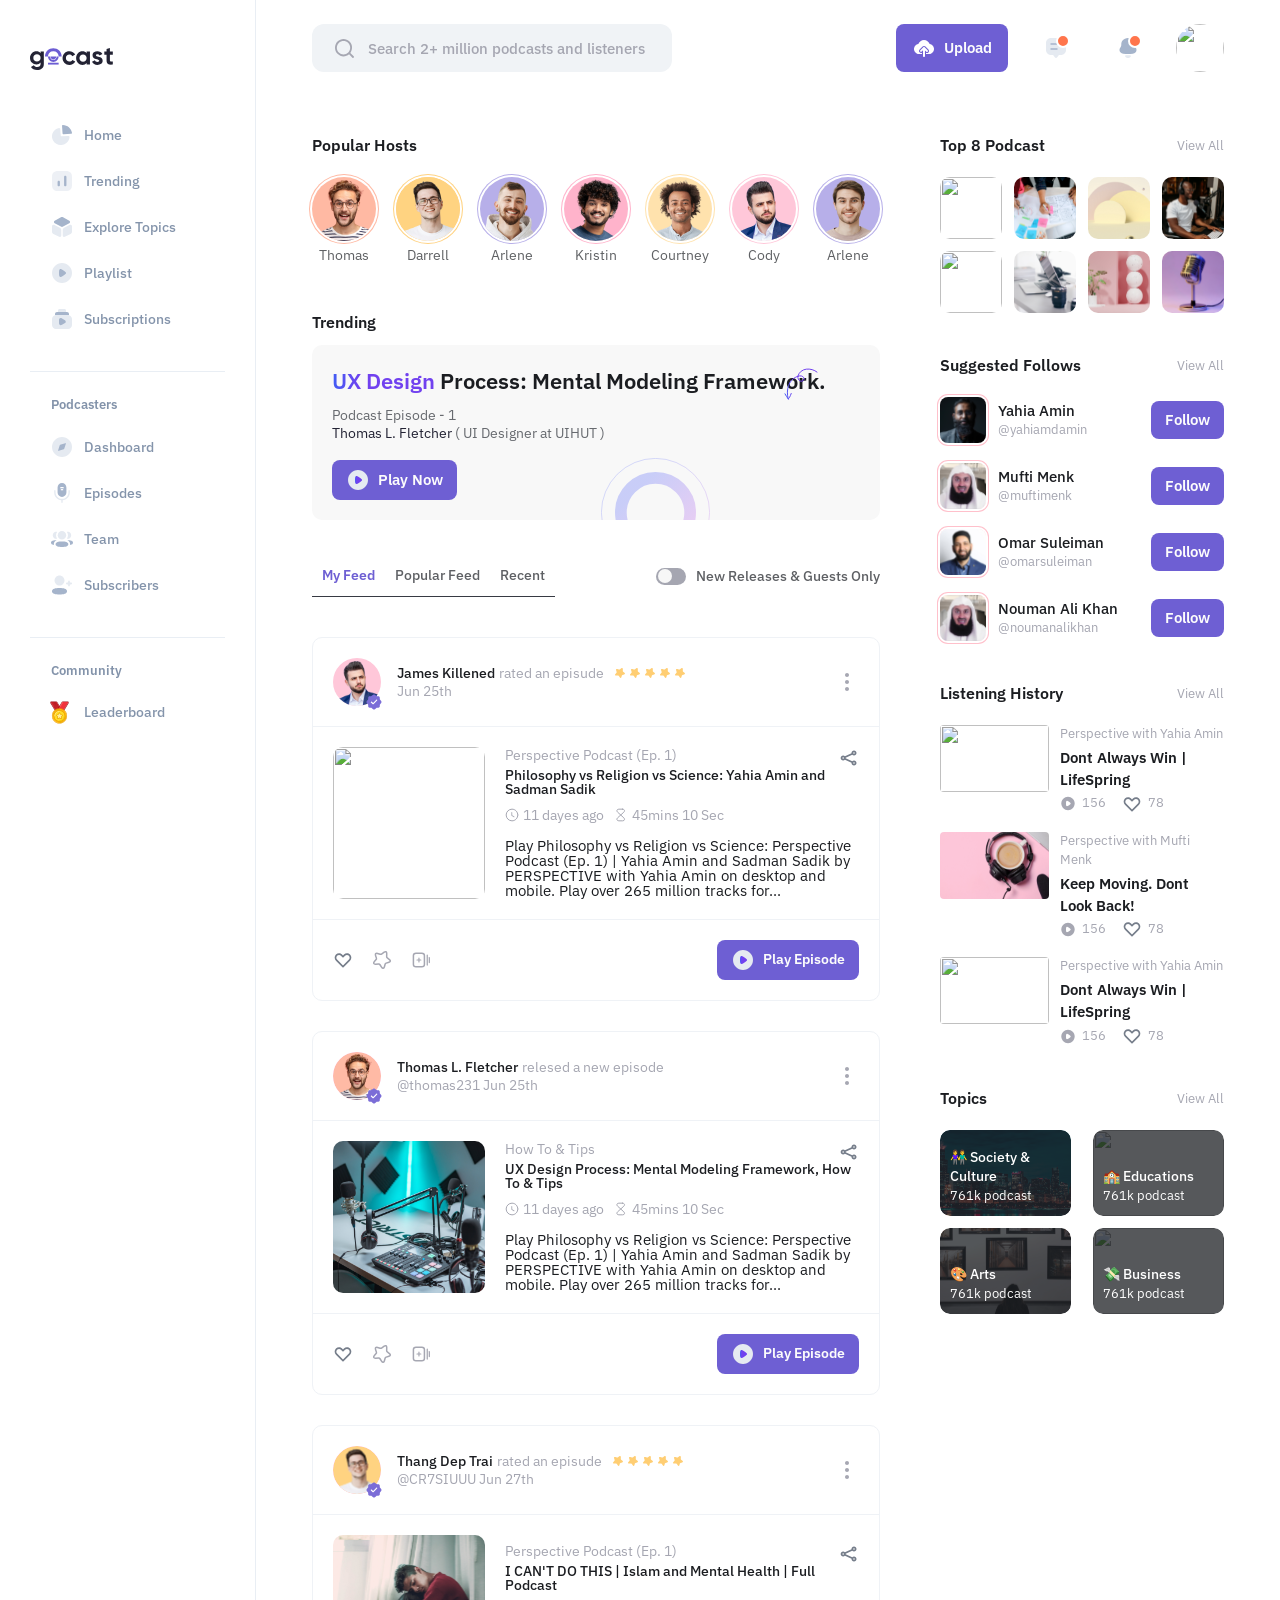
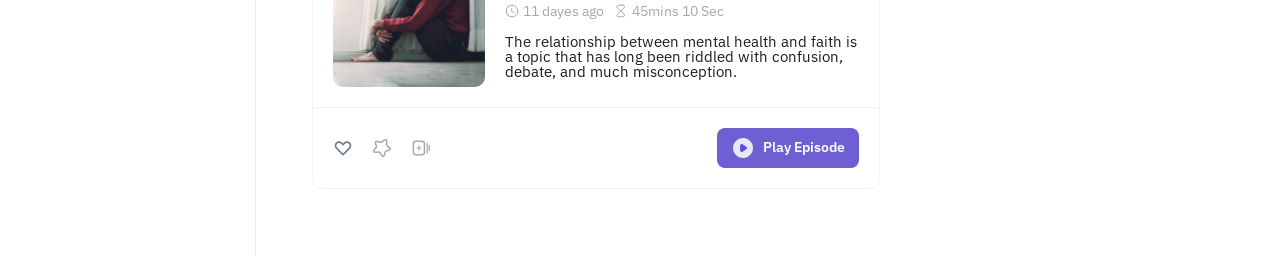
==== commit 9c7615e7: "add playlist" ====
--- a/index.html
+++ b/index.html
@@ -43,11 +43,11 @@
                   <path d="M9.91 12.79L4.07 9.87C3.62 9.65 3.1 9.67 2.68 9.93C2.25 10.2 2 10.65 2 11.15V16.66C2 17.61 2.53 18.47 3.38 18.9L9.21 21.82C9.41 21.92 9.63 21.97 9.85 21.97C10.11 21.97 10.37 21.9 10.6 21.76C11.03 21.5 11.28 21.04 11.28 20.54V15.03C11.29 14.07 10.76 13.21 9.91 12.79Z" fill="#E5EAF1"></path>
                   <path d="M21.32 9.9299C20.89 9.6699 20.37 9.6399 19.93 9.8699L14.1 12.7899C13.25 13.2199 12.72 14.0699 12.72 15.0299V20.5399C12.72 21.0399 12.97 21.4999 13.4 21.7599C13.63 21.8999 13.89 21.9699 14.15 21.9699C14.37 21.9699 14.59 21.9199 14.79 21.8199L20.62 18.8999C21.47 18.4699 22 17.6199 22 16.6599V11.1499C22 10.6499 21.75 10.1999 21.32 9.9299Z" fill="#E5EAF1"></path>
                 </svg></span><span class="menu-text">Explore Topics</span></a></li>
-          <li class="menu-item"><a class="menu-link" href="#"> <span class="menu-icon"> 
+          <li class="menu-item"><a class="menu-link" href="/playlist.html"> <span class="menu-icon"> 
                 <svg width="24" height="24" viewBox="0 0 24 24" fill="none" xmlns="http://www.w3.org/2000/svg">
                   <path d="M22 12.0048C22 17.5137 17.5116 22 12 22C6.48842 22 2 17.5137 2 12.0048C2 6.48625 6.48842 2 12 2C17.5116 2 22 6.48625 22 12.0048Z" fill="#E5EAF1"></path>
                   <path d="M16 12.0049C16 12.2576 15.9205 12.5113 15.7614 12.7145C15.7315 12.7543 15.5923 12.9186 15.483 13.0255L15.4233 13.0838C14.5881 13.9694 12.5099 15.3011 11.456 15.7278C11.456 15.7375 10.8295 15.9913 10.5312 16H10.4915C10.0341 16 9.60653 15.7482 9.38778 15.34C9.26847 15.1154 9.15909 14.4642 9.14915 14.4554C9.05966 13.8712 9 12.9769 9 11.9951C9 10.9657 9.05966 10.0316 9.16903 9.45808C9.16903 9.44836 9.27841 8.92345 9.34801 8.74848C9.45739 8.49672 9.65625 8.2819 9.90483 8.14581C10.1037 8.04957 10.3125 8 10.5312 8C10.7599 8.01069 11.1875 8.15553 11.3565 8.22357C12.4702 8.65128 14.598 10.051 15.4134 10.9064C15.5526 11.0425 15.7017 11.2087 15.7415 11.2467C15.9105 11.4605 16 11.723 16 12.0049Z" fill="#A5B4CB"></path>
-                </svg></span><span class="menu-text">Profile</span></a></li>
+                </svg></span><span class="menu-text">Playlist</span></a></li>
           <li class="menu-item"><a class="menu-link" href="#"> <span class="menu-icon"> 
                 <svg width="24" height="24" viewBox="0 0 24 24" fill="none" xmlns="http://www.w3.org/2000/svg">
                   <path d="M19 7V8.13C18.68 8.04 18.35 8 18 8H6C5.65 8 5.32 8.04 5 8.13V7C5 5.9 5.9 5 7 5H17C18.1 5 19 5.9 19 7Z" fill="#A5B4CB"></path>
--- a/styles/app.css
+++ b/styles/app.css
@@ -152,9 +152,36 @@
     --feed-border: #373a43;
     --toggle-text: #e4e4e4;
     --logo-color: #ffffff;
-    --icon-path: #676A6F;
-  }
-}
+    --icon-path: #676a6f;
+    --navigation-bg: #242731;
+    --playlist-bg: #242731;
+    --playlist-shadow: -1px -3px 14px 0px rgba(15, 20, 39, 0.2),
+      -10px 24px 35px 0px rgba(8, 8, 9, 0.25);
+    --playlist-title: white;
+    --playlist-date: #A6A7B2;
+    --playlist-desc: #A6A7B2;
+    --playlist-episode-border: #242731;
+    --playlist-episode-number: #373A43;
+  }
+}
+html.dark {
+  --bg-body-color: #242731;
+  --sidebar-line: #373a43;
+  --search-bg: #373a43;
+  --menu-text: #ababad;
+  --global-text: #ffffff;
+  --trending-bg: #050f16;
+  --host-name: #e4e4e4;
+  --trending-podcast: #a6a7b2;
+  --trending-author: #ffffff;
+  --feed-border: #373a43;
+  --toggle-text: #e4e4e4;
+  --logo-color: #ffffff;
+  --icon-path: #676a6f;
+  --navigation-bg: #242731;
+  --playlist-bg: #242731;
+}
+
 .button {
   --gap: 8px;
   --fw: 600;
@@ -329,7 +356,7 @@
   border-radius: 12px;
 }
 .menu-link [fill^="#E5"] {
-  fill: var(--icon-path, #E5EAF1);
+  fill: var(--icon-path, #e5eaf1);
 }
 .menu-link:hover {
   background: linear-gradient(92.29deg, #415ef4 0.33%, #7141ef 28.14%);
@@ -392,7 +419,7 @@
   bottom: 0;
   left: 0;
   right: 0;
-  background-color: white;
+  background-color: var(--navigation-bg, white);
 }
 .navigation-item {
   display: flex;
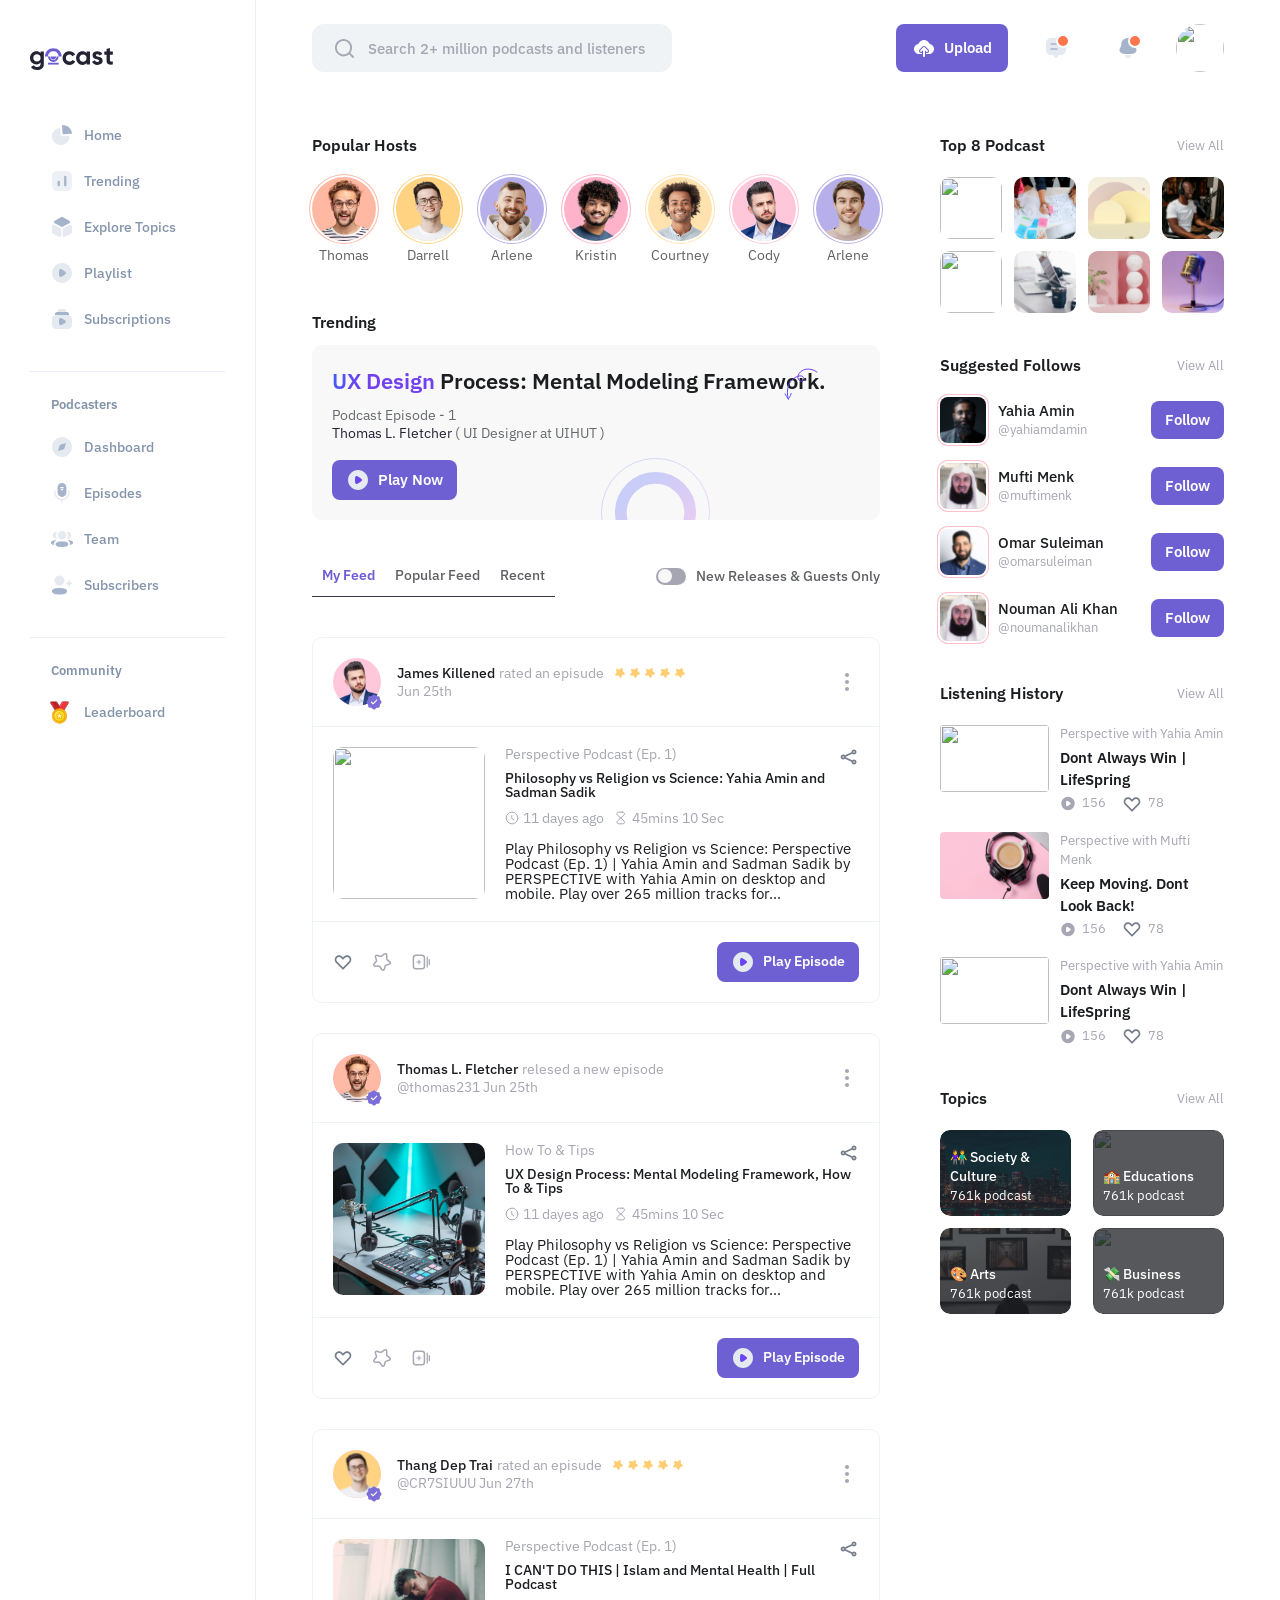
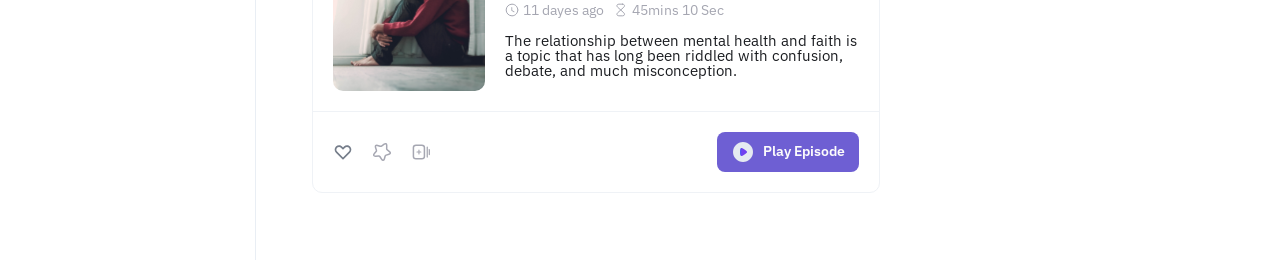
==== commit e2c84b57: "add fb" ====
--- a/index.html
+++ b/index.html
@@ -37,7 +37,7 @@
                   <path d="M16.42 7.8099V16.1899C16.42 16.8299 15.9 17.3499 15.26 17.3499C14.61 17.3499 14.09 16.8299 14.09 16.1899V7.8099C14.09 7.1699 14.61 6.6499 15.26 6.6499C15.9 6.6499 16.42 7.1699 16.42 7.8099Z" fill="#A5B4CB"></path>
                   <path d="M9.90996 12.93V16.19C9.90996 16.83 9.38996 17.35 8.73996 17.35C8.09996 17.35 7.57996 16.83 7.57996 16.19V12.93C7.57996 12.29 8.09996 11.77 8.73996 11.77C9.38996 11.77 9.90996 12.29 9.90996 12.93Z" fill="#A5B4CB"></path>
                 </svg></span><span class="menu-text">Trending</span></a></li>
-          <li class="menu-item"><a class="menu-link" href="#"> <span class="menu-icon"> 
+          <li class="menu-item"><a class="menu-link" href="/explore.html"> <span class="menu-icon"> 
                 <svg width="24" height="24" viewBox="0 0 24 24" fill="none" xmlns="http://www.w3.org/2000/svg">
                   <path d="M19.3301 5.68003L13.0601 2.30003C12.4001 1.94003 11.6001 1.94003 10.9401 2.30003L4.67005 5.68003C4.21005 5.93003 3.93005 6.41003 3.93005 6.96003C3.93005 7.50003 4.21005 7.99003 4.67005 8.24003L10.9401 11.62C11.2701 11.8 11.6401 11.89 12.0001 11.89C12.3601 11.89 12.7301 11.8 13.0601 11.62L19.3301 8.24003C19.7901 7.99003 20.0701 7.51003 20.0701 6.96003C20.0701 6.41003 19.7901 5.93003 19.3301 5.68003Z" fill="#A5B4CB"></path>
                   <path d="M9.91 12.79L4.07 9.87C3.62 9.65 3.1 9.67 2.68 9.93C2.25 10.2 2 10.65 2 11.15V16.66C2 17.61 2.53 18.47 3.38 18.9L9.21 21.82C9.41 21.92 9.63 21.97 9.85 21.97C10.11 21.97 10.37 21.9 10.6 21.76C11.03 21.5 11.28 21.04 11.28 20.54V15.03C11.29 14.07 10.76 13.21 9.91 12.79Z" fill="#E5EAF1"></path>
@@ -48,7 +48,7 @@
                   <path d="M22 12.0048C22 17.5137 17.5116 22 12 22C6.48842 22 2 17.5137 2 12.0048C2 6.48625 6.48842 2 12 2C17.5116 2 22 6.48625 22 12.0048Z" fill="#E5EAF1"></path>
                   <path d="M16 12.0049C16 12.2576 15.9205 12.5113 15.7614 12.7145C15.7315 12.7543 15.5923 12.9186 15.483 13.0255L15.4233 13.0838C14.5881 13.9694 12.5099 15.3011 11.456 15.7278C11.456 15.7375 10.8295 15.9913 10.5312 16H10.4915C10.0341 16 9.60653 15.7482 9.38778 15.34C9.26847 15.1154 9.15909 14.4642 9.14915 14.4554C9.05966 13.8712 9 12.9769 9 11.9951C9 10.9657 9.05966 10.0316 9.16903 9.45808C9.16903 9.44836 9.27841 8.92345 9.34801 8.74848C9.45739 8.49672 9.65625 8.2819 9.90483 8.14581C10.1037 8.04957 10.3125 8 10.5312 8C10.7599 8.01069 11.1875 8.15553 11.3565 8.22357C12.4702 8.65128 14.598 10.051 15.4134 10.9064C15.5526 11.0425 15.7017 11.2087 15.7415 11.2467C15.9105 11.4605 16 11.723 16 12.0049Z" fill="#A5B4CB"></path>
                 </svg></span><span class="menu-text">Playlist</span></a></li>
-          <li class="menu-item"><a class="menu-link" href="#"> <span class="menu-icon"> 
+          <li class="menu-item"><a class="menu-link" href="/subscriptions.html"> <span class="menu-icon"> 
                 <svg width="24" height="24" viewBox="0 0 24 24" fill="none" xmlns="http://www.w3.org/2000/svg">
                   <path d="M19 7V8.13C18.68 8.04 18.35 8 18 8H6C5.65 8 5.32 8.04 5 8.13V7C5 5.9 5.9 5 7 5H17C18.1 5 19 5.9 19 7Z" fill="#A5B4CB"></path>
                   <path d="M16 3.51001V5H8V3.51001C8 2.68001 8.68001 2 9.51001 2H14.49C15.32 2 16 2.68001 16 3.51001Z" fill="#E5EAF1"></path>
@@ -58,17 +58,17 @@
         </ul>
         <ul class="menu"> 
           <h3 class="menu-heading">Podcasters</h3>
-          <li class="menu-item"><a class="menu-link" href="#"> <span class="menu-icon"> 
+          <li class="menu-item"><a class="menu-link" href="/dashboard.html"> <span class="menu-icon"> 
                 <svg width="24" height="24" viewBox="0 0 24 24" fill="none" xmlns="http://www.w3.org/2000/svg">
                   <path d="M21.9999 12C21.9999 17.523 17.5229 22 11.9999 22C6.47688 22 1.99988 17.523 1.99988 12C1.99988 6.478 6.47688 2 11.9999 2C17.5229 2 21.9999 6.478 21.9999 12Z" fill="#E5EAF1"></path>
                   <path d="M15.8598 8.70481L14.2398 13.8248C14.1798 14.0348 14.0098 14.2048 13.7998 14.2658L8.69984 15.8648C8.35984 15.9758 8.02984 15.6448 8.13984 15.3048L9.73984 10.1748C9.79984 9.96481 9.96984 9.80481 10.1798 9.73481L15.2998 8.13481C15.6498 8.02481 15.9698 8.35481 15.8598 8.70481Z" fill="#A5B4CB"></path>
                 </svg></span><span class="menu-text">Dashboard</span></a></li>
-          <li class="menu-item"><a class="menu-link" href="#"> <span class="menu-icon"> 
+          <li class="menu-item"><a class="menu-link" href="/episodes.html"> <span class="menu-icon"> 
                 <svg width="24" height="24" viewBox="0 0 24 24" fill="none" xmlns="http://www.w3.org/2000/svg">
                   <path d="M19.1201 9.12011C18.7301 9.12011 18.4201 9.43011 18.4201 9.82011V11.4001C18.4201 14.9401 15.5401 17.8201 12.0001 17.8201C8.46005 17.8201 5.58005 14.9401 5.58005 11.4001V9.81011C5.58005 9.42011 5.27005 9.11011 4.88005 9.11011C4.49005 9.11011 4.18005 9.42011 4.18005 9.81011V11.3901C4.18005 15.4601 7.31005 18.8101 11.3001 19.1701V21.3001C11.3001 21.6901 11.6101 22.0001 12.0001 22.0001C12.3901 22.0001 12.7001 21.6901 12.7001 21.3001V19.1701C16.6801 18.8201 19.8201 15.4601 19.8201 11.3901V9.81011C19.8101 9.43011 19.5001 9.12011 19.1201 9.12011Z" fill="#E5EAF1"></path>
                   <path d="M12 2C9.55996 2 7.57996 3.98 7.57996 6.42V11.54C7.57996 13.98 9.55996 15.96 12 15.96C14.44 15.96 16.42 13.98 16.42 11.54V6.42C16.42 3.98 14.44 2 12 2ZM13.31 8.95C13.24 9.21 13.01 9.38 12.75 9.38C12.7 9.38 12.65 9.37 12.6 9.36C12.21 9.25 11.8 9.25 11.41 9.36C11.09 9.45 10.78 9.26 10.7 8.95C10.61 8.64 10.8 8.32 11.11 8.24C11.7 8.08 12.32 8.08 12.91 8.24C13.21 8.32 13.39 8.64 13.31 8.95ZM13.84 7.01C13.75 7.25 13.53 7.39 13.29 7.39C13.22 7.39 13.16 7.38 13.09 7.36C12.39 7.1 11.61 7.1 10.91 7.36C10.61 7.47 10.27 7.31 10.16 7.01C10.05 6.71 10.21 6.37 10.51 6.27C11.47 5.92 12.53 5.92 13.49 6.27C13.79 6.38 13.95 6.71 13.84 7.01Z" fill="#A5B4CB"></path>
                 </svg></span><span class="menu-text">Episodes</span></a></li>
-          <li class="menu-item"><a class="menu-link" href="#"> <span class="menu-icon"> 
+          <li class="menu-item"><a class="menu-link" href="/team.html"> <span class="menu-icon"> 
                 <svg width="24" height="24" viewBox="0 0 24 24" fill="none" xmlns="http://www.w3.org/2000/svg">
                   <path d="M11.9491 14.5399C8.49909 14.5399 5.58813 15.1037 5.58813 17.2794C5.58813 19.4561 8.51789 20 11.9491 20C15.3991 20 18.31 19.4362 18.31 17.2605C18.31 15.0839 15.3803 14.5399 11.9491 14.5399Z" fill="#A5B4CB"></path>
                   <path d="M11.949 12.467C14.2851 12.467 16.1583 10.5831 16.1583 8.23351C16.1583 5.88306 14.2851 4 11.949 4C9.61293 4 7.73975 5.88306 7.73975 8.23351C7.73975 10.5831 9.61293 12.467 11.949 12.467Z" fill="#E5EAF1"></path>
@@ -77,7 +77,7 @@
                   <path d="M7.04483 4.77973C6.8165 4.7329 6.58101 4.70679 6.33567 4.70679C4.07926 4.70679 2.30726 6.84201 2.91255 9.21947C3.31906 10.8216 4.79379 11.8851 6.43685 11.8419C6.60161 11.8374 6.76368 11.8221 6.92037 11.7951C7.03409 11.7753 7.09139 11.6465 7.02692 11.551C6.40014 10.6234 6.04288 9.50765 6.04288 8.30991C6.04288 7.05904 6.43327 5.89462 7.11109 4.93913C7.13258 4.90941 7.1487 4.86348 7.12721 4.82926C7.1093 4.80135 7.07617 4.78694 7.04483 4.77973Z" fill="#E5EAF1"></path>
                   <path d="M3.32156 13.5127C2.21752 13.7297 1.49225 14.1719 1.19139 14.8167C0.936203 15.3453 0.936203 15.9586 1.19139 16.4872C1.65163 17.4851 3.13531 17.8066 3.71195 17.8885C3.83104 17.9065 3.92595 17.8038 3.91342 17.6832C3.61883 14.9167 5.9621 13.6046 6.56918 13.3029C6.59425 13.2885 6.59962 13.2677 6.59694 13.2542C6.59515 13.2452 6.5853 13.2317 6.5656 13.2299C5.25294 13.2047 3.84358 13.3848 3.32156 13.5127Z" fill="#A5B4CB"></path>
                 </svg></span><span class="menu-text">Team</span></a></li>
-          <li class="menu-item"><a class="menu-link" href="#"> <span class="menu-icon"> 
+          <li class="menu-item"><a class="menu-link" href="/subscribers.html"> <span class="menu-icon"> 
                 <svg width="24" height="24" viewBox="0 0 24 24" fill="none" xmlns="http://www.w3.org/2000/svg">
                   <path d="M21.101 9.58786H19.8979V8.41162C19.8979 7.90945 19.4952 7.5 18.999 7.5C18.5038 7.5 18.1 7.90945 18.1 8.41162V9.58786H16.899C16.4027 9.58786 16 9.99731 16 10.4995C16 11.0016 16.4027 11.4111 16.899 11.4111H18.1V12.5884C18.1 13.0906 18.5038 13.5 18.999 13.5C19.4952 13.5 19.8979 13.0906 19.8979 12.5884V11.4111H21.101C21.5962 11.4111 22 11.0016 22 10.4995C22 9.99731 21.5962 9.58786 21.101 9.58786Z" fill="#E5EAF1"></path>
                   <path d="M9.5 15.0155C5.45422 15.0155 2 15.6623 2 18.2466C2 20.8299 5.4332 21.5 9.5 21.5C13.5448 21.5 17 20.8532 17 18.2689C17 15.6846 13.5668 15.0155 9.5 15.0155Z" fill="#A5B4CB"></path>
@@ -86,7 +86,7 @@
         </ul>
         <ul class="menu"> 
           <h3 class="menu-heading">Community</h3>
-          <li class="menu-item"><a class="menu-link" href="#"> <span class="menu-icon"> 
+          <li class="menu-item"><a class="menu-link" href="/leaderboard.html"> <span class="menu-icon"> 
                 <svg width="19" height="23" viewBox="0 0 19 23" fill="none" xmlns="http://www.w3.org/2000/svg">
                   <path d="M6.78703 1.33624C6.69291 1.17936 6.52337 1.08337 6.34042 1.08337H1.3052C0.900364 1.08337 0.650306 1.52503 0.858594 1.87217L6.48359 11.2472C6.57772 11.4041 6.74726 11.5 6.9302 11.5H11.9654C12.3703 11.5 12.6203 11.0584 12.412 10.7112L6.78703 1.33624Z" fill="#C52229"></path>
                   <path fill-rule="evenodd" clip-rule="evenodd" d="M6.34051 0.5625H1.30529C0.495614 0.5625 -0.0045042 1.4458 0.412074 2.1401L6.03707 11.5151C6.22533 11.8289 6.5644 12.0208 6.9303 12.0208H11.9655C12.7752 12.0208 13.2753 11.1375 12.8587 10.4432L7.23374 1.06823C7.04548 0.754479 6.70641 0.5625 6.34051 0.5625ZM6.34051 1.08333C6.52346 1.08333 6.693 1.17932 6.78712 1.3362L12.4121 10.7112C12.6204 11.0583 12.3704 11.5 11.9655 11.5H6.9303C6.74735 11.5 6.57781 11.404 6.48368 11.2471L0.858685 1.87213C0.650396 1.52499 0.900455 1.08333 1.30529 1.08333H6.34051Z" fill="#9B0F15"></path>
@@ -134,7 +134,7 @@
             <input class="search-input" type="text" placeholder="Search 2+ million podcasts and listeners">
           </div>
           <div class="topbar-right">
-            <button class="button button--primary button-upload"> <img src="./images/icons/icon-upload.svg" alt="upload"><span>Upload</span></button><a class="topbar-action" href="#"><img src="./images/icons/icon-message.svg" alt="message"></a><a class="topbar-action" href="#"><img src="./images/icons/icon-noti.svg" alt="notification"></a><a class="profile" href="#"><img src="https://i.pinimg.com/564x/d1/35/56/d13556ec053cffc2410a682ee33436d6.jpg" alt=""></a>
+            <button class="button button--primary button-upload"> <img src="./images/icons/icon-upload.svg" alt="upload"><span>Upload</span></button><a class="topbar-action" href="#"><img src="./images/icons/icon-message.svg" alt="message"></a><a class="topbar-action" href="#"><img src="./images/icons/icon-noti.svg" alt="notification"></a><a class="profile" href="https://www.facebook.com/hldaithangg/" target="blank"><img src="https://i.pinimg.com/564x/d1/35/56/d13556ec053cffc2410a682ee33436d6.jpg" alt=""></a>
           </div>
         </div>
         <div class="main-container">
--- a/styles/app.css
+++ b/styles/app.css
@@ -93,6 +93,43 @@
 .widget-view-all {
   font-size: 13px;
   color: hsl(235, 7%, 67%);
+}
+
+.normal-header {
+  display: flex;
+  justify-content: space-between;
+  align-items: center;
+  margin-bottom: 20px;
+}
+.normal-header-btn {
+  display: flex;
+  width: 173px;
+  padding: 10px 23px;
+  justify-content: space-between;
+  align-items: center;
+  border-radius: 16px;
+  background: var(--playlist-btn, #f8f8f8);
+}
+.normal-header-btn-text {
+  color: #a6a7b2;
+  /* B-11 */
+  font-size: 15px;
+  font-weight: 500;
+  line-height: 146.667%;
+}
+.normal-heading {
+  color: var(--playlist-header, #1b1d21);
+  font-size: 24px;
+  font-weight: 600;
+  line-height: 108.333%;
+  margin-bottom: 14px;
+}
+.normal-heading-desc {
+  color: #a6a7b2;
+  /* B-15 */
+  font-size: 14px;
+  font-weight: 500;
+  line-height: 142.857%;
 }
 
 :root {
@@ -158,10 +195,17 @@
     --playlist-shadow: -1px -3px 14px 0px rgba(15, 20, 39, 0.2),
       -10px 24px 35px 0px rgba(8, 8, 9, 0.25);
     --playlist-title: white;
-    --playlist-date: #A6A7B2;
-    --playlist-desc: #A6A7B2;
+    --playlist-date: #a6a7b2;
+    --playlist-desc: #a6a7b2;
     --playlist-episode-border: #242731;
-    --playlist-episode-number: #373A43;
+    --playlist-episode-number: #373a43;
+    --playlist-header: white;
+    --playlist-btn: #373a43;
+    --trending-button-none: #373a43;
+    --text-active: white;
+    --trendingpage-item-bs: -1px -3px 14px 0px rgba(15, 20, 39, 0.2),
+      -10px 24px 35px 0px rgba(8, 8, 9, 0.25);
+    --button-footer-bs: 0px 3px 4px 0px rgba(0, 0, 0, 0.25);
   }
 }
 html.dark {
@@ -180,6 +224,22 @@
   --icon-path: #676a6f;
   --navigation-bg: #242731;
   --playlist-bg: #242731;
+  --playlist-shadow: -1px -3px 14px 0px rgba(15, 20, 39, 0.2),
+    -10px 24px 35px 0px rgba(8, 8, 9, 0.25);
+  --playlist-title: white;
+  --playlist-date: #a6a7b2;
+  --playlist-desc: #a6a7b2;
+  --playlist-episode-border: #242731;
+  --playlist-episode-number: #373a43;
+  --playlist-header: white;
+  --playlist-btn: #373a43;
+  --trending-button-none: #373a43;
+  --text-active: white;
+  --trendingpage-item-bs: -1px -3px 14px 0px rgba(15, 20, 39, 0.2),
+    -10px 24px 35px 0px rgba(8, 8, 9, 0.25);
+  --button-footer-bs: 0px 3px 4px 0px rgba(0, 0, 0, 0.25);
+  --bg-3: #373A43;
+  --white: white;
 }
 
 .button {
@@ -198,6 +258,22 @@
 .button--primary {
   color: hsl(0, 0%, 99%);
   background-color: hsl(248, 57%, 60%);
+}
+
+.trending--button {
+  display: flex;
+  padding: 8px 16px;
+  justify-content: center;
+  align-items: center;
+  gap: 6px;
+  border-radius: 8px;
+  background-color: var(--trending-button-none, #f0f3f6);
+}
+.trending--button span {
+  color: var(--playlist-desc, #1b1d21);
+  font-size: 15px;
+  font-weight: 500;
+  line-height: 146.667%;
 }
 
 .toggle-main {
--- a/styles/home.css
+++ b/styles/home.css
@@ -235,7 +235,7 @@
 .feed-item-main {
   display: flex;
   justify-content: center;
-  align-items: center;
+  align-items: flex-start;
   gap: 20px;
   border-top: 1px solid var(--feed-border, hsl(208, 26%, 95%));
   border-bottom: 1px solid var(--feed-border, hsl(208, 26%, 95%));
@@ -261,6 +261,7 @@
   font-weight: 400;
   font-size: 14px;
   color: hsl(235, 7%, 67%);
+  margin-bottom: 10px;
 }
 .feed-item-content {
   position: relative;
